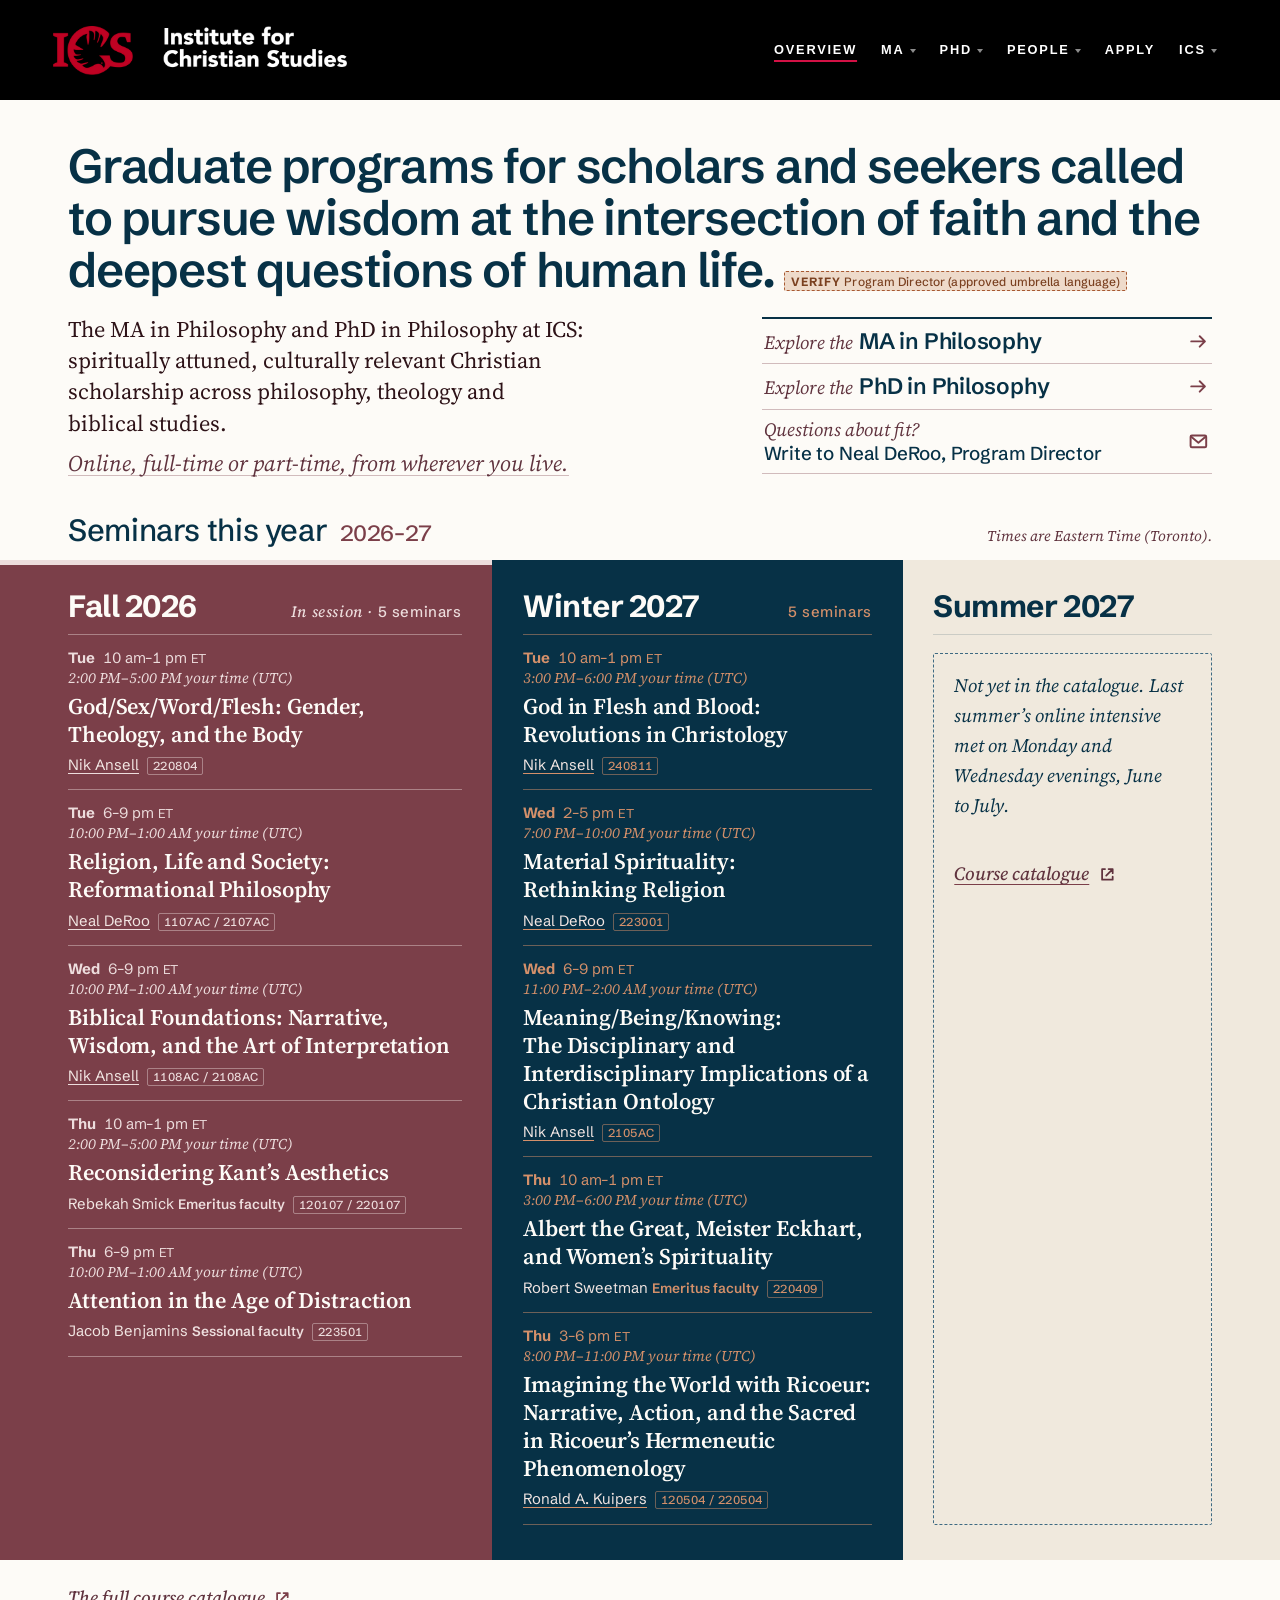
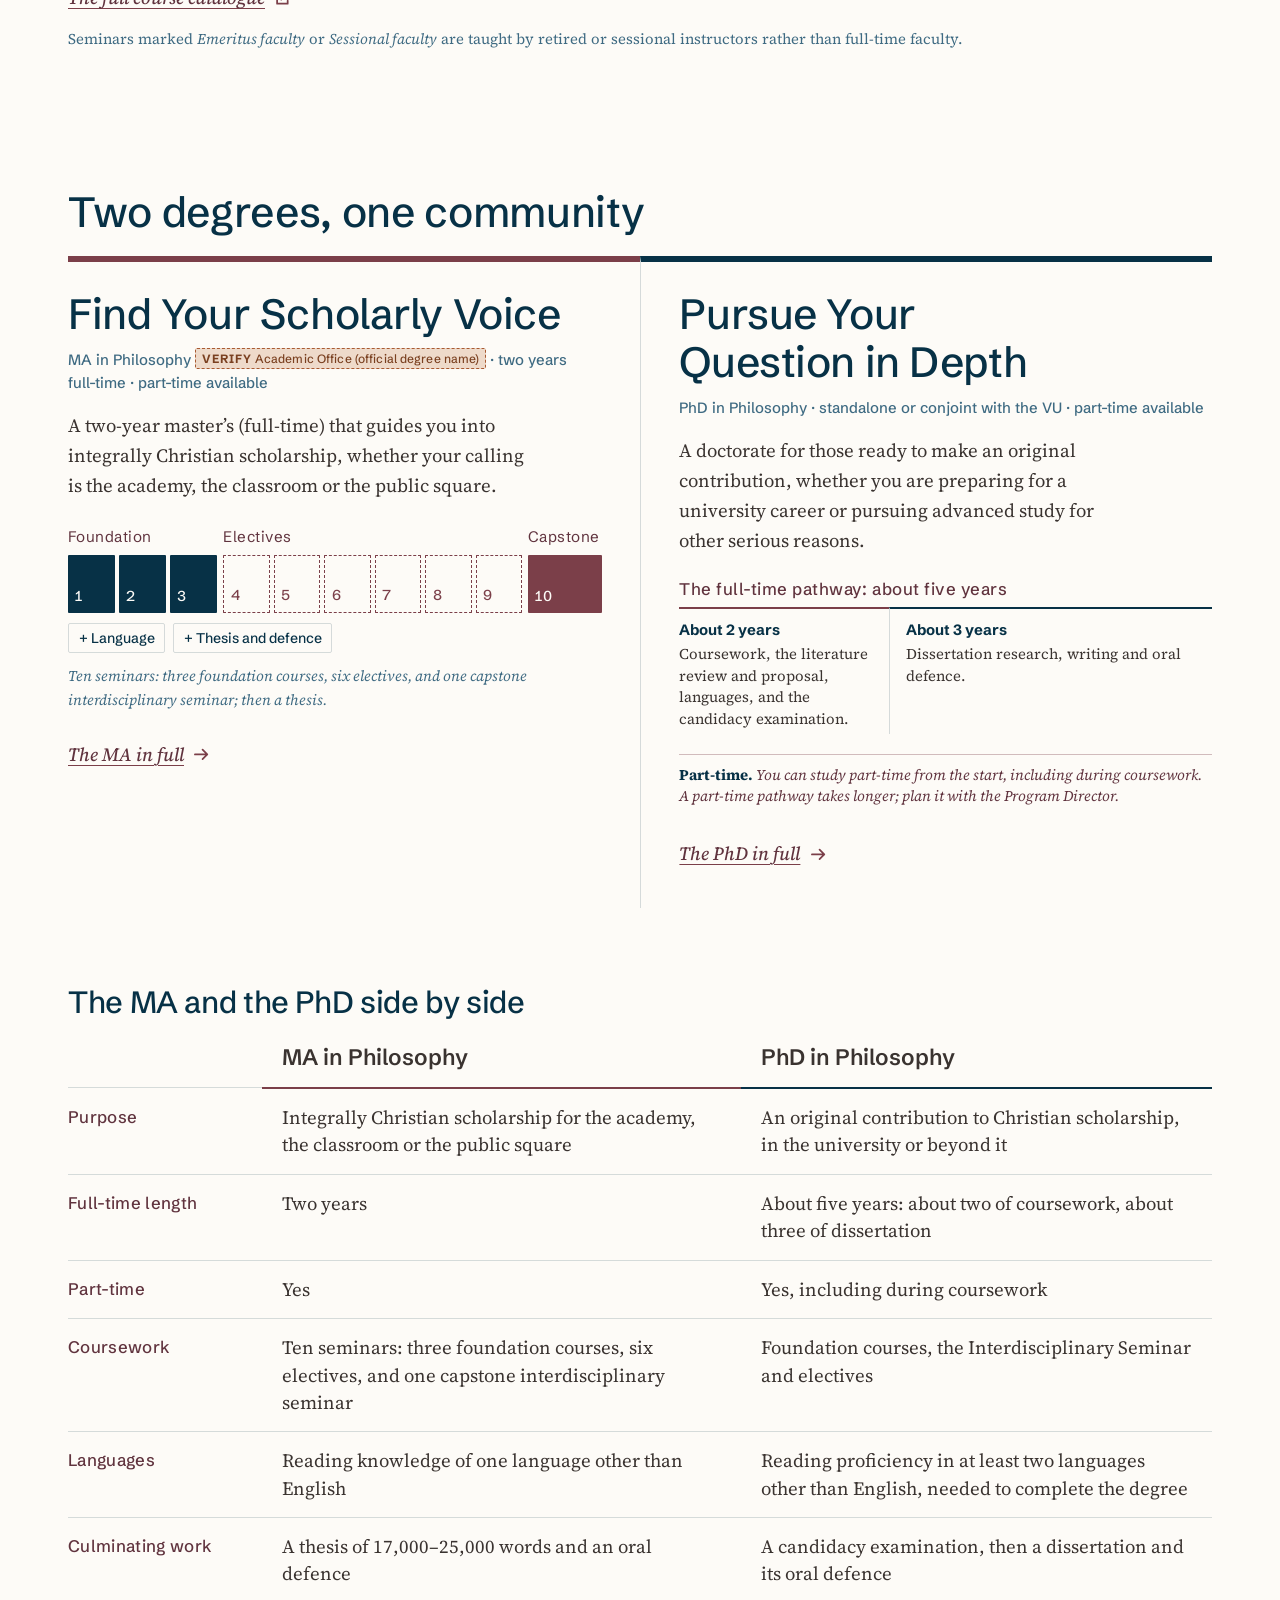
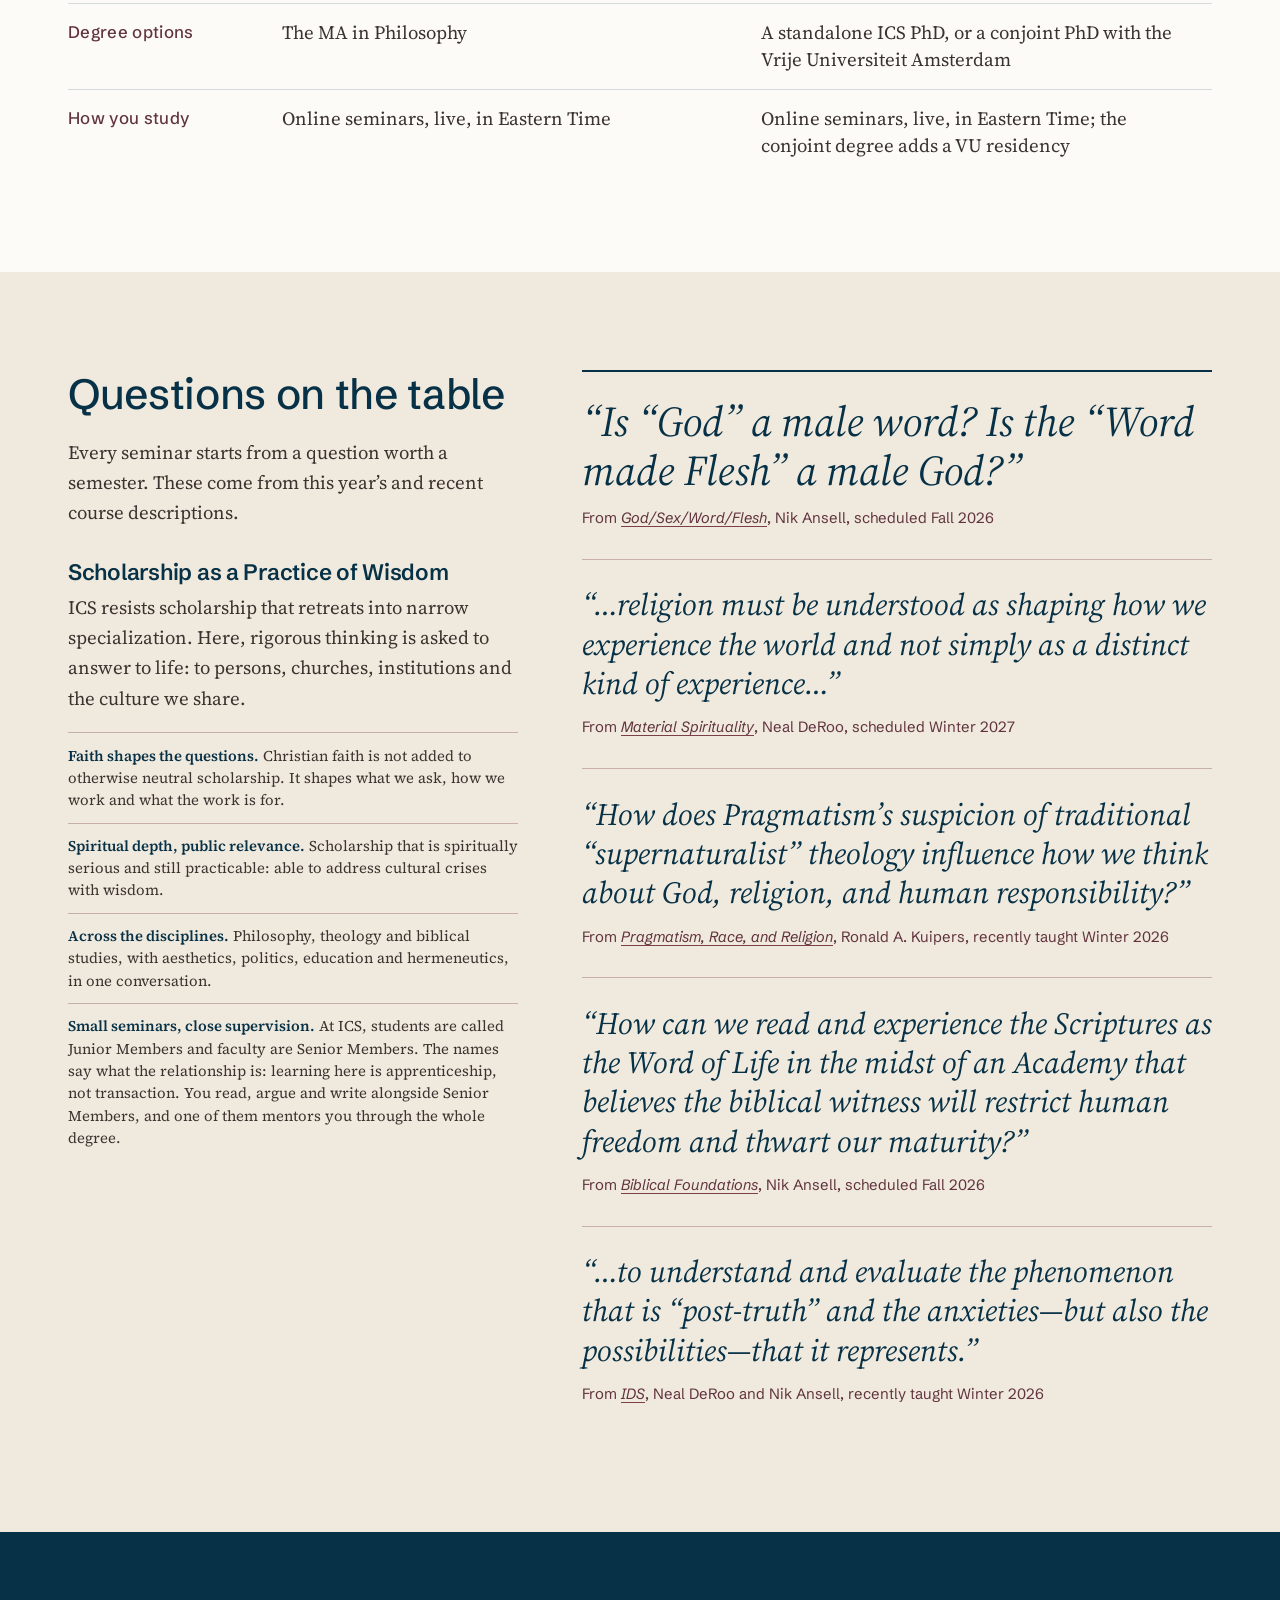
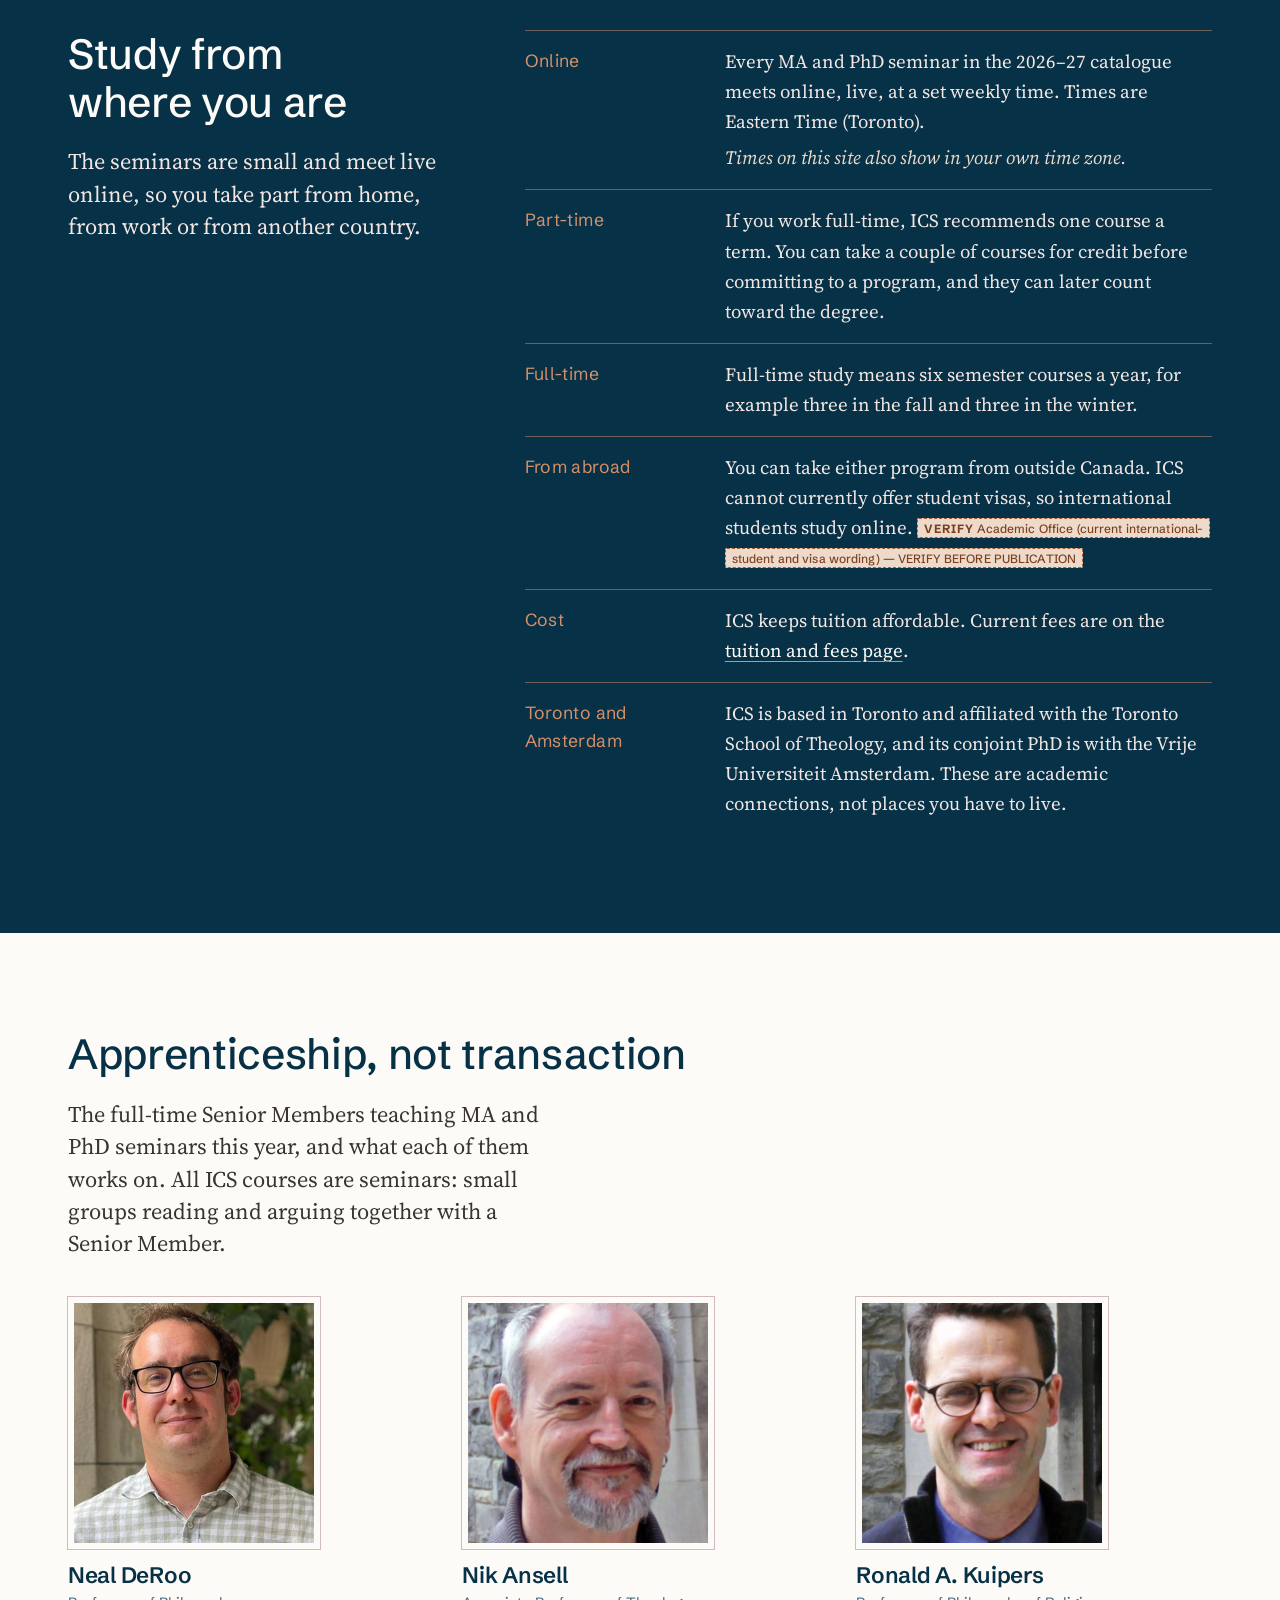
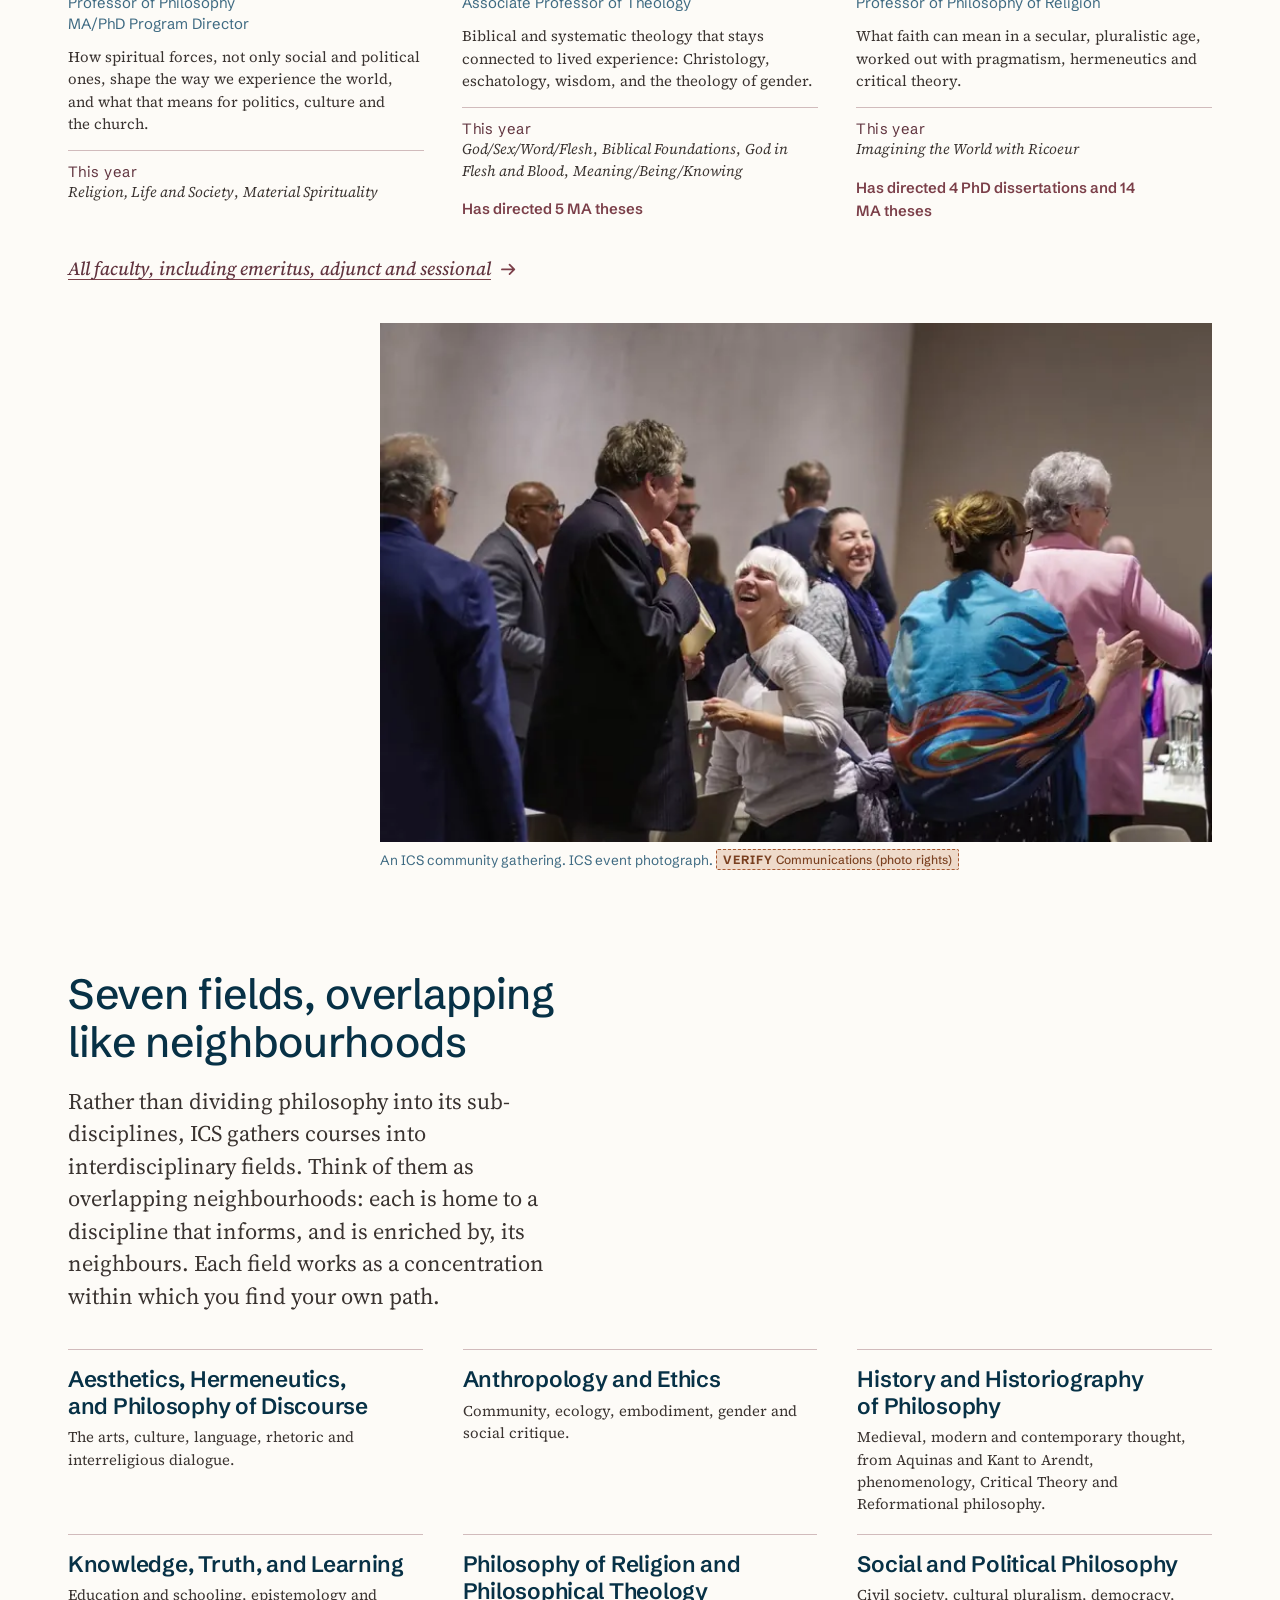
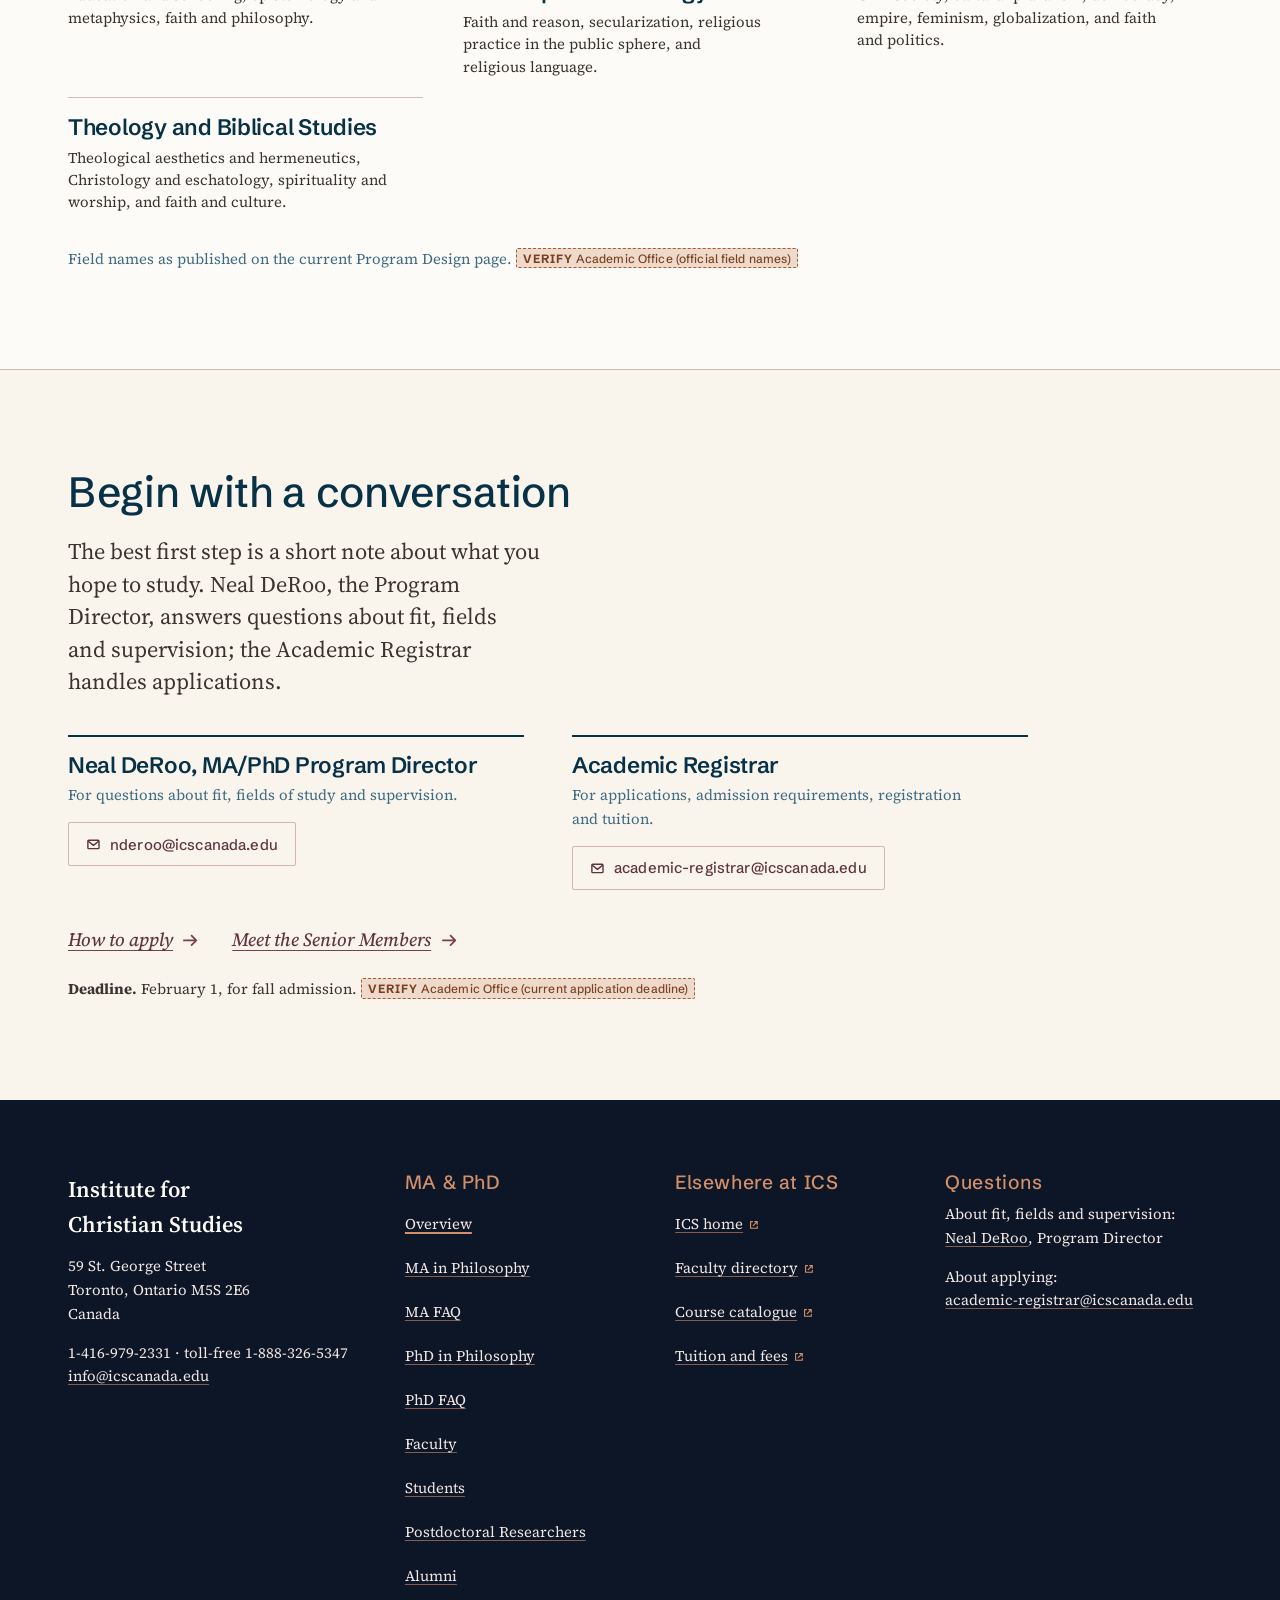
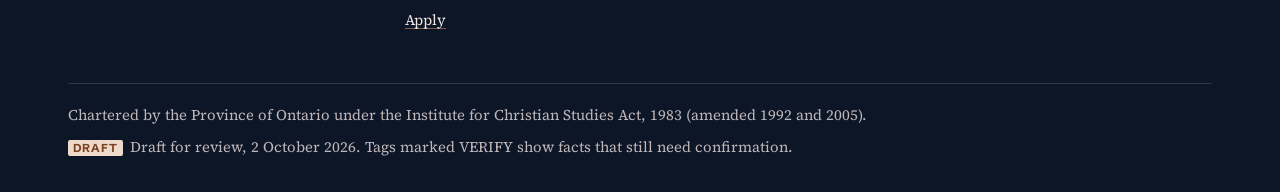
==== docs/index.html @ f3fac452 "MA & PhD site draft Generated static site in docs/ for GitHub Pages. The repository tracks only the " ====
<!doctype html>
<html lang="en-CA">
<head>
<meta charset="utf-8">
<meta name="viewport" content="width=device-width, initial-scale=1">
<title>MA &amp; PhD at the Institute for Christian Studies</title>
<meta name="description" content="The MA and PhD at the Institute for Christian Studies: Christian scholarship across philosophy, theology and biblical studies, online and part-time.">
<meta name="robots" content="noindex">
<meta property="og:title" content="MA &amp; PhD at the Institute for Christian Studies">
<meta property="og:description" content="The MA and PhD at the Institute for Christian Studies: Christian scholarship across philosophy, theology and biblical studies, online and part-time.">
<meta name="theme-color" content="#000000">
<link rel="icon" type="image/png" href="assets/img/logos/ics-favicon.png">
<link rel="preload" href="assets/fonts/schibsted-grotesk-normal-latin.woff2" as="font" type="font/woff2" crossorigin>
<link rel="preload" href="assets/fonts/source-serif-4-normal-latin.woff2" as="font" type="font/woff2" crossorigin>
<link rel="stylesheet" href="assets/site.css">
<script src="assets/site.js" defer></script>
</head>
<body class="page-home is-draft">
<a class="skip-link" href="#main">Skip to content</a>
<header class="ics-header">
  <div class="ics-header__inner">
    <a class="ics-header__logo-link" href="https://www.icscanada.edu/" target="_blank" rel="noopener">
      <img class="ics-header__logo-img" src="assets/img/logos/ics-logo-white-red.png"
           alt="Institute for Christian Studies" width="900" height="160">
    </a>

    <nav aria-label="Main navigation">
      <ul class="ics-nav">
        <li class="ics-nav__item ics-nav__item--active">
          <a class="ics-nav__link" href="./" aria-current="page">Overview</a>
        </li>
        <li class="ics-nav__item">
          <button class="ics-nav__link" aria-expanded="false" aria-haspopup="true">MA<span class="ics-nav__caret"></span></button>
          <div class="ics-dropdown">
            <a class="ics-dropdown__link" href="ma/">MA Overview</a>
            <a class="ics-dropdown__link" href="ma/faq/">MA FAQ</a>
          </div>
        </li>
        <li class="ics-nav__item">
          <button class="ics-nav__link" aria-expanded="false" aria-haspopup="true">PhD<span class="ics-nav__caret"></span></button>
          <div class="ics-dropdown">
            <a class="ics-dropdown__link" href="phd/">PhD Overview</a>
            <a class="ics-dropdown__link" href="phd/faq/">PhD FAQ</a>
          </div>
        </li>
        <li class="ics-nav__item">
          <button class="ics-nav__link" aria-expanded="false" aria-haspopup="true">People<span class="ics-nav__caret"></span></button>
          <div class="ics-dropdown">
            <a class="ics-dropdown__link" href="faculty/">Faculty</a>
            <a class="ics-dropdown__link" href="students/">Students</a>
            <a class="ics-dropdown__link" href="postdocs/">Postdoctoral Researchers</a>
            <a class="ics-dropdown__link" href="alumni/">Alumni</a>
          </div>
        </li>
        <li class="ics-nav__item">
          <a class="ics-nav__link" href="apply/">Apply</a>
        </li>
        <li class="ics-nav__item">
          <button class="ics-nav__link" aria-expanded="false" aria-haspopup="true">ICS<span class="ics-nav__caret"></span></button>
          <div class="ics-dropdown">
            <a class="ics-dropdown__link" href="https://www.icscanada.edu/" target="_blank" rel="noopener">ICS Home</a>
            <a class="ics-dropdown__link" href="https://www.icscanada.edu/academics" target="_blank" rel="noopener">Programs</a>
            <a class="ics-dropdown__link" href="https://www.icscanada.edu/academics/courses-and-syllabi" target="_blank" rel="noopener">Courses &amp; Syllabi</a>
            <a class="ics-dropdown__link" href="https://www.icscanada.edu/admissions" target="_blank" rel="noopener">Admissions</a>
            <a class="ics-dropdown__link" href="https://www.icscanada.edu/research" target="_blank" rel="noopener">Research (CPRSE)</a>
            <a class="ics-dropdown__link" href="https://www.icscanada.edu/critical-faith-podcast" target="_blank" rel="noopener">Critical Faith Podcast</a>
          </div>
        </li>
      </ul>
    </nav>

    <button class="ics-burger" aria-label="Open menu" type="button">
      <span></span><span></span><span></span>
    </button>
  </div>
</header>

<div class="ics-mobile-menu" id="mobileMenu">
  <button class="ics-mobile-menu__close" aria-label="Close menu" type="button">&times;</button>
  <a class="ics-mobile-menu__link ics-mobile-menu__link--current" href="./" aria-current="page">Overview</a>
  <div class="ics-mobile-menu__group">
    <span class="ics-mobile-menu__link">MA</span>
    <div class="ics-mobile-menu__sub">
      <a href="ma/">MA Overview</a>
      <a href="ma/faq/">MA FAQ</a>
    </div>
  </div>
  <div class="ics-mobile-menu__group">
    <span class="ics-mobile-menu__link">PhD</span>
    <div class="ics-mobile-menu__sub">
      <a href="phd/">PhD Overview</a>
      <a href="phd/faq/">PhD FAQ</a>
    </div>
  </div>
  <div class="ics-mobile-menu__group">
    <span class="ics-mobile-menu__link">People</span>
    <div class="ics-mobile-menu__sub">
      <a href="faculty/">Faculty</a>
      <a href="students/">Students</a>
      <a href="postdocs/">Postdoctoral Researchers</a>
      <a href="alumni/">Alumni</a>
    </div>
  </div>
  <a class="ics-mobile-menu__link" href="apply/">Apply</a>
  <div class="ics-mobile-menu__group">
    <span class="ics-mobile-menu__link">ICS</span>
    <div class="ics-mobile-menu__sub">
      <a href="https://www.icscanada.edu/" target="_blank" rel="noopener">ICS Home</a>
      <a href="https://www.icscanada.edu/academics" target="_blank" rel="noopener">Programs</a>
      <a href="https://www.icscanada.edu/academics/courses-and-syllabi" target="_blank" rel="noopener">Courses &amp; Syllabi</a>
      <a href="https://www.icscanada.edu/admissions" target="_blank" rel="noopener">Admissions</a>
      <a href="https://www.icscanada.edu/research" target="_blank" rel="noopener">Research (CPRSE)</a>
      <a href="https://www.icscanada.edu/critical-faith-podcast" target="_blank" rel="noopener">Critical Faith Podcast</a>
    </div>
  </div>
</div>
<main id="main" tabindex="-1">

<section class="opening" aria-labelledby="page-title">
  <div class="wrap opening__grid">
    <h1 id="page-title">Graduate programs for scholars and seekers called to pursue wisdom at the intersection of faith and the deepest questions of human life. <span class="verify"><span class="verify__tag">VERIFY</span> <span class="verify__who">Program Director (approved umbrella language)</span></span></h1>
    <div class="opening__text">
      <p class="opening__standfirst">The MA in Philosophy and PhD in Philosophy at ICS: spiritually attuned, culturally relevant Christian scholarship across philosophy, theology and biblical studies.</p>
      <p class="opening__access"><a class="rubric-link" href="#access-title">Online, <span class="nw">full-time</span> or <span class="nw">part-time</span>, from wherever you live.</a></p>
    </div>
    <nav class="starts" aria-label="Start here">
      <a class="start" href="ma/"><span class="start__verb">Explore the</span> <span class="start__what">MA in Philosophy</span><svg class="icon icon--arrow" viewBox="0 0 16 16" width="16" height="16" fill="none" stroke="currentColor" stroke-width="1.5" stroke-linecap="round" stroke-linejoin="round" aria-hidden="true" focusable="false"><path d="M2.5 8h10.5M9 4l4 4-4 4"/></svg></a>
      <a class="start" href="phd/"><span class="start__verb">Explore the</span> <span class="start__what">PhD in Philosophy</span><svg class="icon icon--arrow" viewBox="0 0 16 16" width="16" height="16" fill="none" stroke="currentColor" stroke-width="1.5" stroke-linecap="round" stroke-linejoin="round" aria-hidden="true" focusable="false"><path d="M2.5 8h10.5M9 4l4 4-4 4"/></svg></a>
      <a class="start start--write" href="mailto:nderoo@icscanada.edu"><span class="start__verb">Questions about fit?</span> <span class="start__what">Write to Neal DeRoo, Program Director</span><svg class="icon icon--mail" viewBox="0 0 16 16" width="16" height="16" fill="none" stroke="currentColor" stroke-width="1.5" stroke-linecap="round" stroke-linejoin="round" aria-hidden="true" focusable="false"><rect x="2" y="3.5" width="12" height="9" rx="1"/><path d="m2.5 4.5 5.5 4.5 5.5-4.5"/></svg></a>
    </nav>
  </div>
</section>

<section class="year" aria-labelledby="year-title">
  <div class="wrap year__head">
    <h2 id="year-title">Seminars this year <span class="year__span">2026–27</span></h2>
    <p class="rubric">Times are Eastern Time (Toronto).</p>
  </div>
  <div class="band">
<section class="season season--fall" aria-labelledby="season-fall26" data-from="2026-09" data-to="2026-12">
  <h3 class="season__name" id="season-fall26">Fall 2026 <span class="season__count"><span class="season__now" hidden>In session · </span>5 seminars</span></h3>
  <ol class="ordo">
<li class="ordo__line">
  <p class="ordo__when"><span class="meet" data-start="2026-10-13T10:00" data-end="2026-10-13T13:00"><span class="meet__day">Tue</span> <span class="meet__time">10 am–1 pm&nbsp;<abbr title="Eastern Time (Toronto)">ET</abbr></span></span></p>
  <p class="ordo__title"><a href="https://courses.icscanada.edu/#course-god-sex-word-flesh-gender-theo-58266" target="_blank" rel="noopener">God/Sex/Word/Flesh: Gender, Theology, and the Body</a></p>
  <p class="ordo__who"><a href="faculty/#nik-ansell">Nik Ansell</a> <span class="ticket" title="Course code">220804</span></p>
</li>
<li class="ordo__line">
  <p class="ordo__when"><span class="meet" data-start="2026-10-13T18:00" data-end="2026-10-13T21:00"><span class="meet__day">Tue</span> <span class="meet__time">6–9 pm&nbsp;<abbr title="Eastern Time (Toronto)">ET</abbr></span></span></p>
  <p class="ordo__title"><a href="https://courses.icscanada.edu/#course-1107ac-2107ac-f26-aa35b" target="_blank" rel="noopener">Religion, Life and Society: Reformational Philosophy</a></p>
  <p class="ordo__who"><a href="faculty/#neal-deroo">Neal DeRoo</a> <span class="ticket" title="Course code">1107AC / 2107AC</span></p>
</li>
<li class="ordo__line">
  <p class="ordo__when"><span class="meet" data-start="2026-10-14T18:00" data-end="2026-10-14T21:00"><span class="meet__day">Wed</span> <span class="meet__time">6–9 pm&nbsp;<abbr title="Eastern Time (Toronto)">ET</abbr></span></span></p>
  <p class="ordo__title"><a href="https://courses.icscanada.edu/#course-1108ac-2108ac-f26-53408" target="_blank" rel="noopener">Biblical Foundations: Narrative, Wisdom, and the Art of Interpretation</a></p>
  <p class="ordo__who"><a href="faculty/#nik-ansell">Nik Ansell</a> <span class="ticket" title="Course code">1108AC / 2108AC</span></p>
</li>
<li class="ordo__line">
  <p class="ordo__when"><span class="meet" data-start="2026-10-15T10:00" data-end="2026-10-15T13:00"><span class="meet__day">Thu</span> <span class="meet__time">10 am–1 pm&nbsp;<abbr title="Eastern Time (Toronto)">ET</abbr></span></span></p>
  <p class="ordo__title"><a href="https://courses.icscanada.edu/#course-120107-220107-f26-65aeb" target="_blank" rel="noopener">Reconsidering Kant’s Aesthetics</a></p>
  <p class="ordo__who">Rebekah Smick <span class="standing">Emeritus faculty</span> <span class="ticket" title="Course code">120107 / 220107</span></p>
</li>
<li class="ordo__line">
  <p class="ordo__when"><span class="meet" data-start="2026-10-15T18:00" data-end="2026-10-15T21:00"><span class="meet__day">Thu</span> <span class="meet__time">6–9 pm&nbsp;<abbr title="Eastern Time (Toronto)">ET</abbr></span></span></p>
  <p class="ordo__title"><a href="https://courses.icscanada.edu/#course-223501-f26-b1ef0" target="_blank" rel="noopener">Attention in the Age of Distraction</a></p>
  <p class="ordo__who">Jacob Benjamins <span class="standing">Sessional faculty</span> <span class="ticket" title="Course code">223501</span></p>
</li>
  </ol>
</section>
<section class="season season--winter" aria-labelledby="season-winter27" data-from="2027-01" data-to="2027-04">
  <h3 class="season__name" id="season-winter27">Winter 2027 <span class="season__count"><span class="season__now" hidden>In session · </span>5 seminars</span></h3>
  <ol class="ordo">
<li class="ordo__line">
  <p class="ordo__when"><span class="meet" data-start="2027-02-09T10:00" data-end="2027-02-09T13:00"><span class="meet__day">Tue</span> <span class="meet__time">10 am–1 pm&nbsp;<abbr title="Eastern Time (Toronto)">ET</abbr></span></span></p>
  <p class="ordo__title"><a href="https://courses.icscanada.edu/#course-240811-w27-33cf2" target="_blank" rel="noopener">God in Flesh and Blood: Revolutions in Christology</a></p>
  <p class="ordo__who"><a href="faculty/#nik-ansell">Nik Ansell</a> <span class="ticket" title="Course code">240811</span></p>
</li>
<li class="ordo__line">
  <p class="ordo__when"><span class="meet" data-start="2027-02-10T14:00" data-end="2027-02-10T17:00"><span class="meet__day">Wed</span> <span class="meet__time">2–5 pm&nbsp;<abbr title="Eastern Time (Toronto)">ET</abbr></span></span></p>
  <p class="ordo__title"><a href="https://courses.icscanada.edu/#course-223001-w27-322e6" target="_blank" rel="noopener">Material Spirituality: Rethinking Religion</a></p>
  <p class="ordo__who"><a href="faculty/#neal-deroo">Neal DeRoo</a> <span class="ticket" title="Course code">223001</span></p>
</li>
<li class="ordo__line">
  <p class="ordo__when"><span class="meet" data-start="2027-02-10T18:00" data-end="2027-02-10T21:00"><span class="meet__day">Wed</span> <span class="meet__time">6–9 pm&nbsp;<abbr title="Eastern Time (Toronto)">ET</abbr></span></span></p>
  <p class="ordo__title"><a href="https://courses.icscanada.edu/#course-2105ac-w27-be0ac" target="_blank" rel="noopener">Meaning/Being/Knowing: The Disciplinary and Interdisciplinary Implications of a Christian Ontology</a></p>
  <p class="ordo__who"><a href="faculty/#nik-ansell">Nik Ansell</a> <span class="ticket" title="Course code">2105AC</span></p>
</li>
<li class="ordo__line">
  <p class="ordo__when"><span class="meet" data-start="2027-02-11T10:00" data-end="2027-02-11T13:00"><span class="meet__day">Thu</span> <span class="meet__time">10 am–1 pm&nbsp;<abbr title="Eastern Time (Toronto)">ET</abbr></span></span></p>
  <p class="ordo__title"><a href="https://courses.icscanada.edu/#course-albert-the-great-meister-eckhar-1ae3e" target="_blank" rel="noopener">Albert the Great, Meister Eckhart, and Women’s Spirituality</a></p>
  <p class="ordo__who">Robert Sweetman <span class="standing">Emeritus faculty</span> <span class="ticket" title="Course code">220409</span></p>
</li>
<li class="ordo__line">
  <p class="ordo__when"><span class="meet" data-start="2027-02-11T15:00" data-end="2027-02-11T18:00"><span class="meet__day">Thu</span> <span class="meet__time">3–6 pm&nbsp;<abbr title="Eastern Time (Toronto)">ET</abbr></span></span></p>
  <p class="ordo__title"><a href="https://courses.icscanada.edu/#course-imagining-the-world-with-ricoeur-525af" target="_blank" rel="noopener">Imagining the World with Ricoeur: Narrative, Action, and the Sacred in Ricoeur’s Hermeneutic Phenomenology</a></p>
  <p class="ordo__who"><a href="faculty/#ronald-kuipers">Ronald A. Kuipers</a> <span class="ticket" title="Course code">120504 / 220504</span></p>
</li>
  </ol>
</section>
<section class="season season--summer season--ghost" aria-labelledby="season-summer27" data-from="2027-05" data-to="2027-08">
  <h3 class="season__name" id="season-summer27">Summer 2027 <span class="season__count"><span class="season__now" hidden>In session</span></span></h3>
  <div class="ghost-slot"><p>Not yet in the catalogue. Last summer’s online intensive met on Monday and Wednesday evenings, June to July.</p><a class="arrow-link" href="https://courses.icscanada.edu/" target="_blank" rel="noopener"><span>Course catalogue</span><svg class="icon icon--external" viewBox="0 0 16 16" width="16" height="16" fill="none" stroke="currentColor" stroke-width="1.5" stroke-linecap="round" stroke-linejoin="round" aria-hidden="true" focusable="false"><path d="M6 3.5H3.5v9h9V10M9 3.5h3.5V7M12.5 3.5 7 9"/></svg></a></div>
</section>
</div>
  <div class="wrap year__foot">
    <a class="arrow-link" href="https://courses.icscanada.edu/" target="_blank" rel="noopener"><span>The full course catalogue</span><svg class="icon icon--external" viewBox="0 0 16 16" width="16" height="16" fill="none" stroke="currentColor" stroke-width="1.5" stroke-linecap="round" stroke-linejoin="round" aria-hidden="true" focusable="false"><path d="M6 3.5H3.5v9h9V10M9 3.5h3.5V7M12.5 3.5 7 9"/></svg></a>
    <p class="year__key">Seminars marked <em>Emeritus faculty</em> or <em>Sessional faculty</em> are taught by retired or sessional instructors rather than <span class="nw">full-time</span> faculty.</p>
  </div>
</section>

<section class="section programs" aria-labelledby="programs-title">
  <div class="wrap">
    <h2 id="programs-title" class="section__title">Two degrees, one community</h2>
    <div class="programs__grid">
      <article class="program program--ma">
        <h3 class="program__motto"><a href="ma/">Find Your Scholarly Voice</a></h3>
        <p class="program__name">MA in Philosophy <span class="verify"><span class="verify__tag">VERIFY</span> <span class="verify__who">Academic Office (official degree name)</span></span> · two years <span class="nw">full-time</span> · <span class="nw">part-time</span> available</p>
        <p>A two-year master’s (<span class="nw">full-time</span>) that guides you into integrally Christian scholarship, whether your calling is the academy, the classroom or the public square.</p>
        <figure class="slots">
  <ol class="slots__row"><li class="slots__group slots__group--foundation" style="--n:3"><span class="slots__label">Foundation<span class="sr-only">: 3 foundation courses</span></span><span class="slots__cells" aria-hidden="true"><span class="slot">1</span><span class="slot">2</span><span class="slot">3</span></span></li><li class="slots__group slots__group--elective" style="--n:6"><span class="slots__label">Electives<span class="sr-only">: 6 electives</span></span><span class="slots__cells" aria-hidden="true"><span class="slot">4</span><span class="slot">5</span><span class="slot">6</span><span class="slot">7</span><span class="slot">8</span><span class="slot">9</span></span></li><li class="slots__group slots__group--capstone" style="--n:1"><span class="slots__label">Capstone<span class="sr-only">: 1 capstone interdisciplinary seminar</span></span><span class="slots__cells" aria-hidden="true"><span class="slot">10</span></span></li></ol>
  <ul class="slots__plus" aria-label="Also required">
    <li class="slot-mark">+ Language</li><li class="slot-mark slot-mark--thesis">+ Thesis and defence</li>
  </ul>
  <figcaption>Ten seminars: three foundation courses, six electives, and one capstone interdisciplinary seminar; then a thesis.</figcaption>
  
</figure>
        <a class="arrow-link" href="ma/"><span>The MA in full</span><svg class="icon icon--arrow" viewBox="0 0 16 16" width="16" height="16" fill="none" stroke="currentColor" stroke-width="1.5" stroke-linecap="round" stroke-linejoin="round" aria-hidden="true" focusable="false"><path d="M2.5 8h10.5M9 4l4 4-4 4"/></svg></a>
      </article>
      <article class="program program--phd">
        <h3 class="program__motto"><a href="phd/">Pursue Your Question in Depth</a></h3>
        <p class="program__name">PhD in Philosophy · standalone or conjoint with the VU · <span class="nw">part-time</span> available</p>
        <p>A doctorate for those ready to make an original contribution, whether you are preparing for a university career or pursuing advanced study for other serious reasons.</p>
        <div class="pathway pathway--phd">
  <div class="pathway__full">
    <h4 class="pathway__label">The <span class="nw">full-time</span> pathway: about five years</h4>
    <ol class="pathway__steps">
      <li class="pathway__step pathway__step--0"><span class="pathway__when">About 2 years</span> <span class="pathway__what">Coursework, the literature review and proposal, languages, and the candidacy examination.</span></li>
      <li class="pathway__step pathway__step--1"><span class="pathway__when">About 3 years</span> <span class="pathway__what">Dissertation research, writing and oral defence.</span></li>
    </ol>
  </div>
  <p class="pathway__part"><strong>Part-time.</strong> You can study <span class="nw">part-time</span> from the start, including during coursework. A <span class="nw">part-time</span> pathway takes longer; plan it with the Program Director.</p>
</div>
        <a class="arrow-link" href="phd/"><span>The PhD in full</span><svg class="icon icon--arrow" viewBox="0 0 16 16" width="16" height="16" fill="none" stroke="currentColor" stroke-width="1.5" stroke-linecap="round" stroke-linejoin="round" aria-hidden="true" focusable="false"><path d="M2.5 8h10.5M9 4l4 4-4 4"/></svg></a>
      </article>
    </div>
    <h3 class="compare__title" id="compare-title">The MA and the PhD side by side</h3>
    <div class="compare-wrap" role="region" aria-label="Comparison of the MA and PhD" tabindex="0">
<table class="compare">
  
  <thead><tr><td></td><th scope="col">MA in Philosophy</th><th scope="col">PhD in Philosophy</th></tr></thead>
  <tbody>
    <tr><th scope="row">Purpose</th><td data-label="MA">Integrally Christian scholarship for the academy, the classroom or the public square</td><td data-label="PhD">An original contribution to Christian scholarship, in the university or beyond it</td></tr>
    <tr><th scope="row">Full-time length</th><td data-label="MA">Two years</td><td data-label="PhD">About five years: about two of coursework, about three of dissertation</td></tr>
    <tr><th scope="row">Part-time</th><td data-label="MA">Yes</td><td data-label="PhD">Yes, including during coursework</td></tr>
    <tr><th scope="row">Coursework</th><td data-label="MA">Ten seminars: three foundation courses, six electives, and one capstone interdisciplinary seminar</td><td data-label="PhD">Foundation courses, the Interdisciplinary Seminar and electives</td></tr>
    <tr><th scope="row">Languages</th><td data-label="MA">Reading knowledge of one language other than English</td><td data-label="PhD">Reading proficiency in at least two languages other than English, needed to complete the degree</td></tr>
    <tr><th scope="row">Culminating work</th><td data-label="MA">A thesis of 17,000–25,000 words and an oral defence</td><td data-label="PhD">A candidacy examination, then a dissertation and its oral defence</td></tr>
    <tr><th scope="row">Degree options</th><td data-label="MA">The MA in Philosophy</td><td data-label="PhD">A standalone ICS PhD, or a conjoint PhD with the Vrije Universiteit Amsterdam</td></tr>
    <tr><th scope="row">How you study</th><td data-label="MA">Online seminars, live, in Eastern Time</td><td data-label="PhD">Online seminars, live, in Eastern Time; the conjoint degree adds a VU residency</td></tr>
  </tbody>
</table>
</div>
  </div>
</section>

<section class="section readings-section" aria-labelledby="questions-title">
  <div class="wrap readings__grid">
    <div class="readings__intro">
      <h2 id="questions-title" class="section__title">Questions on the table</h2>
      <p>Every seminar starts from a question worth a semester. These come from this year’s and recent course descriptions.</p>
      <h3 class="approach__title">Scholarship as a Practice of Wisdom</h3>
      <p>ICS resists scholarship that retreats into narrow specialization. Here, rigorous thinking is asked to answer to life: to persons, churches, institutions and the culture we share.</p>
      <ul class="principles">
        <li><strong>Faith shapes the questions.</strong> Christian faith is not added to otherwise neutral scholarship. It shapes what we ask, how we work and what the work is for.</li>
        <li><strong>Spiritual depth, public relevance.</strong> Scholarship that is spiritually serious and still practicable: able to address cultural crises with wisdom.</li>
        <li><strong>Across the disciplines.</strong> Philosophy, theology and biblical studies, with aesthetics, politics, education and hermeneutics, in one conversation.</li>
        <li><strong>Small seminars, close supervision.</strong> At ICS, students are called Junior Members and faculty are Senior Members. The names say what the relationship is: learning here is apprenticeship, not transaction. You read, argue and write alongside Senior Members, and one of them mentors you through the whole degree.</li>
      </ul>
    </div>
    <ol class="readings">
  <li class="reading">
    <blockquote class="reading__text" cite="https://courses.icscanada.edu/#course-god-sex-word-flesh-gender-theo-58266"><p>“Is “God” a male word? Is the “Word made Flesh” a male God?”</p></blockquote>
    <p class="reading__source">From <a href="https://courses.icscanada.edu/#course-god-sex-word-flesh-gender-theo-58266" target="_blank" rel="noopener"><em>God/Sex/Word/Flesh</em></a>, Nik Ansell, scheduled Fall 2026</p>
  </li>
  <li class="reading">
    <blockquote class="reading__text" cite="https://courses.icscanada.edu/#course-223001-w27-322e6"><p>“…religion must be understood as shaping how we experience the world and not simply as a distinct kind of experience…”</p></blockquote>
    <p class="reading__source">From <a href="https://courses.icscanada.edu/#course-223001-w27-322e6" target="_blank" rel="noopener"><em>Material Spirituality</em></a>, Neal DeRoo, scheduled Winter 2027</p>
  </li>
  <li class="reading">
    <blockquote class="reading__text" cite="https://courses.icscanada.edu/#course-pragmatism-race-and-religion-7adc5"><p>“How does Pragmatism’s suspicion of traditional “supernaturalist” theology influence how we think about God, religion, and human responsibility?”</p></blockquote>
    <p class="reading__source">From <a href="https://courses.icscanada.edu/#course-pragmatism-race-and-religion-7adc5" target="_blank" rel="noopener"><em>Pragmatism, Race, and Religion</em></a>, Ronald A. Kuipers, recently taught Winter 2026</p>
  </li>
  <li class="reading">
    <blockquote class="reading__text" cite="https://courses.icscanada.edu/#course-1108ac-2108ac-f26-53408"><p>“How can we read and experience the Scriptures as the Word of Life in the midst of an Academy that believes the biblical witness will restrict human freedom and thwart our maturity?”</p></blockquote>
    <p class="reading__source">From <a href="https://courses.icscanada.edu/#course-1108ac-2108ac-f26-53408" target="_blank" rel="noopener"><em>Biblical Foundations</em></a>, Nik Ansell, scheduled Fall 2026</p>
  </li>
  <li class="reading">
    <blockquote class="reading__text" cite="https://courses.icscanada.edu/#course-ids-the-post-truth-the-un-trut-5dbc8"><p>“…to understand and evaluate the phenomenon that is “post-truth” and the anxieties—but also the possibilities—that it represents.”</p></blockquote>
    <p class="reading__source">From <a href="https://courses.icscanada.edu/#course-ids-the-post-truth-the-un-trut-5dbc8" target="_blank" rel="noopener"><em>IDS</em></a>, Neal DeRoo and Nik Ansell, recently taught Winter 2026</p>
  </li>
</ol>
  </div>
</section>


<section class="section access" aria-labelledby="access-title">
  <div class="wrap access__grid">
    <div>
      <h2 id="access-title" class="section__title">Study from where you are</h2>
      <p class="section__lead">The seminars are small and meet live online, so you take part from home, from work or from another country.</p>
    </div>
    <dl class="access__facts">
      <div><dt>Online</dt><dd>Every MA and PhD seminar in the 2026–27 catalogue meets online, live, at a set weekly time. Times are Eastern Time (Toronto). <span class="your-time-note" hidden>Times on this site also show in your own time zone.</span></dd></div>
      <div><dt>Part-time</dt><dd>If you work <span class="nw">full-time</span>, ICS recommends one course a term. You can take a couple of courses for credit before committing to a program, and they can later count toward the degree.</dd></div>
      <div><dt>Full-time</dt><dd><span class="nw">Full-time</span> study means six semester courses a year, for example three in the fall and three in the winter.</dd></div>
      <div><dt>From abroad</dt><dd>You can take either program from outside Canada. ICS cannot currently offer student visas, so international students study online. <span class="verify"><span class="verify__tag">VERIFY</span> <span class="verify__who">Academic Office (current international-student and visa wording) — VERIFY BEFORE PUBLICATION</span></span></dd></div>
      <div><dt>Cost</dt><dd>ICS keeps tuition affordable. Current fees are on the <a href="https://www.icscanada.edu/admissions/tuition-fees" target="_blank" rel="noopener">tuition and fees page</a>.</dd></div>
      <div><dt>Toronto and Amsterdam</dt><dd>ICS is based in Toronto and affiliated with the Toronto School of Theology, and its conjoint PhD is with the Vrije Universiteit Amsterdam. These are academic connections, not places you have to live.</dd></div>
    </dl>
  </div>
</section>

<section class="section people" aria-labelledby="people-title">
  <div class="wrap">
    <h2 id="people-title" class="section__title">Apprenticeship, not transaction</h2>
    <p class="section__lead">The <span class="nw">full-time</span> Senior Members teaching MA and PhD seminars this year, and what each of them works on. All ICS courses are seminars: small groups reading and arguing together with a Senior Member.</p>
    <ul class="mentors">
  <li class="mentor">
    <img class="portrait" src="assets/img/portraits/neal-deroo.jpg" alt="Portrait of Neal DeRoo" width="480" height="480" loading="lazy" decoding="async">
    <h3 class="mentor__name"><a href="faculty/#neal-deroo">Neal DeRoo</a></h3>
    <p class="mentor__title">Professor of Philosophy<br>MA/PhD Program Director</p>
    <p class="mentor__focus">How spiritual forces, not only social and political ones, shape the way we experience the world, and what that means for politics, culture and the church.</p>
    <p class="mentor__teaching"><span>This year</span> <em>Religion, Life and Society</em>, <em>Material Spirituality</em></p>
    
  </li>
  <li class="mentor">
    <img class="portrait" src="assets/img/portraits/nik-ansell.jpg" alt="Portrait of Nik Ansell" width="480" height="480" loading="lazy" decoding="async">
    <h3 class="mentor__name"><a href="faculty/#nik-ansell">Nik Ansell</a></h3>
    <p class="mentor__title">Associate Professor of Theology</p>
    <p class="mentor__focus">Biblical and systematic theology that stays connected to lived experience: Christology, eschatology, wisdom, and the theology of gender.</p>
    <p class="mentor__teaching"><span>This year</span> <em>God/Sex/Word/Flesh</em>, <em>Biblical Foundations</em>, <em>God in Flesh and Blood</em>, <em>Meaning/Being/Knowing</em></p>
    <p class="mentor__theses">Has directed 5 MA theses</p>
  </li>
  <li class="mentor">
    <img class="portrait" src="assets/img/portraits/ronald-kuipers.jpg" alt="Portrait of Ronald A. Kuipers" width="480" height="480" loading="lazy" decoding="async">
    <h3 class="mentor__name"><a href="faculty/#ronald-kuipers">Ronald A. Kuipers</a></h3>
    <p class="mentor__title">Professor of Philosophy of Religion</p>
    <p class="mentor__focus">What faith can mean in a secular, pluralistic age, worked out with pragmatism, hermeneutics and critical theory.</p>
    <p class="mentor__teaching"><span>This year</span> <em>Imagining the World with Ricoeur</em></p>
    <p class="mentor__theses">Has directed 4 PhD dissertations and 14 MA theses</p>
  </li>
</ul>
    <p class="people__more"><a class="arrow-link" href="faculty/"><span>All faculty, including emeritus, adjunct and sessional</span><svg class="icon icon--arrow" viewBox="0 0 16 16" width="16" height="16" fill="none" stroke="currentColor" stroke-width="1.5" stroke-linecap="round" stroke-linejoin="round" aria-hidden="true" focusable="false"><path d="M2.5 8h10.5M9 4l4 4-4 4"/></svg></a></p>
    <div class="people__photo"><figure class="photo">
  <picture>
    <source type="image/webp" srcset="assets/img/photos/community-gathering-800.webp 800w, assets/img/photos/community-gathering-1280.webp 1280w" sizes="(min-width: 1100px) 60vw, 100vw">
    <img src="assets/img/photos/community-gathering-800.jpg" srcset="assets/img/photos/community-gathering-800.jpg 800w, assets/img/photos/community-gathering-1280.jpg 1280w" sizes="(min-width: 1100px) 60vw, 100vw" width="1280" height="799" alt="People talk and laugh together at an ICS community gathering." loading="lazy" decoding="async">
  </picture>
  <figcaption>An ICS community gathering. ICS event photograph. <span class="verify"><span class="verify__tag">VERIFY</span> <span class="verify__who">Communications (photo rights)</span></span></figcaption>
</figure></div>
  </div>
</section>

<section class="section fields-section" aria-labelledby="fields-title">
  <div class="wrap">
    <h2 id="fields-title" class="section__title">Seven fields, overlapping like neighbourhoods</h2>
    <p class="section__lead">Rather than dividing philosophy into its sub-disciplines, ICS gathers courses into interdisciplinary fields. Think of them as overlapping neighbourhoods: each is home to a discipline that informs, and is enriched by, its neighbours. Each field works as a concentration within which you find your own path.</p>
    <ul class="fields">
  <li class="field"><h3 class="field__name">Aesthetics, Hermeneutics, and Philosophy of Discourse</h3><p>The arts, culture, language, rhetoric and interreligious dialogue.</p></li>
  <li class="field"><h3 class="field__name">Anthropology and Ethics</h3><p>Community, ecology, embodiment, gender and social critique.</p></li>
  <li class="field"><h3 class="field__name">History and Historiography of Philosophy</h3><p>Medieval, modern and contemporary thought, from Aquinas and Kant to Arendt, phenomenology, Critical Theory and Reformational philosophy.</p></li>
  <li class="field"><h3 class="field__name">Knowledge, Truth, and Learning</h3><p>Education and schooling, epistemology and metaphysics, faith and philosophy.</p></li>
  <li class="field"><h3 class="field__name">Philosophy of Religion and Philosophical Theology</h3><p>Faith and reason, secularization, religious practice in the public sphere, and religious language.</p></li>
  <li class="field"><h3 class="field__name">Social and Political Philosophy</h3><p>Civil society, cultural pluralism, democracy, empire, feminism, globalization, and faith and politics.</p></li>
  <li class="field"><h3 class="field__name">Theology and Biblical Studies</h3><p>Theological aesthetics and hermeneutics, Christology and eschatology, spirituality and worship, and faith and culture.</p></li>
</ul>
<p class="fields__note">Field names as published on the current Program Design page. <span class="verify"><span class="verify__tag">VERIFY</span> <span class="verify__who">Academic Office (official field names)</span></span></p>
  </div>
</section>

<section class="section close" aria-labelledby="close-title">
  <div class="wrap">
    <h2 id="close-title" class="section__title">Begin with a conversation</h2>
    <p class="section__lead">The best first step is a short note about what you hope to study. Neal DeRoo, the Program Director, answers questions about fit, fields and supervision; the Academic Registrar handles applications.</p>
    <div class="next">
  <div class="contacts">
  <div class="contact">
    <h3 class="contact__who">Neal DeRoo, MA/PhD Program Director</h3>
    <p class="contact__for">For questions about fit, fields of study and supervision.</p>
    <p><a class="button button--quiet" href="mailto:nderoo@icscanada.edu"><svg class="icon icon--mail" viewBox="0 0 16 16" width="16" height="16" fill="none" stroke="currentColor" stroke-width="1.5" stroke-linecap="round" stroke-linejoin="round" aria-hidden="true" focusable="false"><rect x="2" y="3.5" width="12" height="9" rx="1"/><path d="m2.5 4.5 5.5 4.5 5.5-4.5"/></svg><span>nderoo@icscanada.edu</span></a></p>
  </div>
  <div class="contact">
    <h3 class="contact__who">Academic Registrar</h3>
    <p class="contact__for">For applications, admission requirements, registration and tuition.</p>
    <p><a class="button button--quiet" href="mailto:academic-registrar@icscanada.edu"><svg class="icon icon--mail" viewBox="0 0 16 16" width="16" height="16" fill="none" stroke="currentColor" stroke-width="1.5" stroke-linecap="round" stroke-linejoin="round" aria-hidden="true" focusable="false"><rect x="2" y="3.5" width="12" height="9" rx="1"/><path d="m2.5 4.5 5.5 4.5 5.5-4.5"/></svg><span>academic-registrar@icscanada.edu</span></a></p>
  </div>
</div>
  <ul class="next__links">
    <li><a class="arrow-link" href="apply/"><span>How to apply</span><svg class="icon icon--arrow" viewBox="0 0 16 16" width="16" height="16" fill="none" stroke="currentColor" stroke-width="1.5" stroke-linecap="round" stroke-linejoin="round" aria-hidden="true" focusable="false"><path d="M2.5 8h10.5M9 4l4 4-4 4"/></svg></a></li>
    
    <li><a class="arrow-link" href="faculty/"><span>Meet the Senior Members</span><svg class="icon icon--arrow" viewBox="0 0 16 16" width="16" height="16" fill="none" stroke="currentColor" stroke-width="1.5" stroke-linecap="round" stroke-linejoin="round" aria-hidden="true" focusable="false"><path d="M2.5 8h10.5M9 4l4 4-4 4"/></svg></a></li>
  </ul>
  <p class="next__deadline"><strong>Deadline.</strong> February 1, for fall admission. <span class="verify"><span class="verify__tag">VERIFY</span> <span class="verify__who">Academic Office (current application deadline)</span></span></p>
</div>
  </div>
</section>
</main>
<footer class="site-footer" id="site-links">
  <div class="wrap site-footer__grid">
    <div class="site-footer__about">
      <p class="site-footer__name">Institute for Christian Studies</p>
      <p>59 St. George Street<br>Toronto, Ontario M5S 2E6<br>Canada</p>
      <p>1-416-979-2331 &middot; toll-free 1-888-326-5347<br><a href="mailto:info@icscanada.edu">info@icscanada.edu</a></p>
    </div>
    <nav class="site-footer__nav" aria-label="MA and PhD pages">
      <h2 class="site-footer__heading">MA &amp; PhD</h2>
      <ul><li><a href="./" aria-current="page">Overview</a></li><li><a href="ma/">MA in Philosophy</a></li><li><a href="ma/faq/">MA FAQ</a></li><li><a href="phd/">PhD in Philosophy</a></li><li><a href="phd/faq/">PhD FAQ</a></li><li><a href="faculty/">Faculty</a></li><li><a href="students/">Students</a></li><li><a href="postdocs/">Postdoctoral Researchers</a></li><li><a href="alumni/">Alumni</a></li><li><a href="apply/">Apply</a></li></ul>
    </nav>
    <nav class="site-footer__nav" aria-label="Elsewhere at ICS">
      <h2 class="site-footer__heading">Elsewhere at ICS</h2>
      <ul><li><a href="https://www.icscanada.edu/" target="_blank" rel="noopener">ICS home<svg class="icon icon--external" viewBox="0 0 16 16" width="16" height="16" fill="none" stroke="currentColor" stroke-width="1.5" stroke-linecap="round" stroke-linejoin="round" aria-hidden="true" focusable="false"><path d="M6 3.5H3.5v9h9V10M9 3.5h3.5V7M12.5 3.5 7 9"/></svg></a></li><li><a href="https://faculty.icscanada.edu/" target="_blank" rel="noopener">Faculty directory<svg class="icon icon--external" viewBox="0 0 16 16" width="16" height="16" fill="none" stroke="currentColor" stroke-width="1.5" stroke-linecap="round" stroke-linejoin="round" aria-hidden="true" focusable="false"><path d="M6 3.5H3.5v9h9V10M9 3.5h3.5V7M12.5 3.5 7 9"/></svg></a></li><li><a href="https://courses.icscanada.edu/" target="_blank" rel="noopener">Course catalogue<svg class="icon icon--external" viewBox="0 0 16 16" width="16" height="16" fill="none" stroke="currentColor" stroke-width="1.5" stroke-linecap="round" stroke-linejoin="round" aria-hidden="true" focusable="false"><path d="M6 3.5H3.5v9h9V10M9 3.5h3.5V7M12.5 3.5 7 9"/></svg></a></li><li><a href="https://www.icscanada.edu/admissions/tuition-fees" target="_blank" rel="noopener">Tuition and fees<svg class="icon icon--external" viewBox="0 0 16 16" width="16" height="16" fill="none" stroke="currentColor" stroke-width="1.5" stroke-linecap="round" stroke-linejoin="round" aria-hidden="true" focusable="false"><path d="M6 3.5H3.5v9h9V10M9 3.5h3.5V7M12.5 3.5 7 9"/></svg></a></li></ul>
    </nav>
    <div class="site-footer__contact">
      <h2 class="site-footer__heading">Questions</h2>
      <p>About fit, fields and supervision:<br><a href="mailto:nderoo@icscanada.edu">Neal DeRoo</a>, Program Director</p>
      <p>About applying:<br><a href="mailto:academic-registrar@icscanada.edu">academic-registrar@icscanada.edu</a></p>
    </div>
  </div>
  <div class="wrap site-footer__legal">
    <p>Chartered by the Province of Ontario under the Institute for Christian Studies Act, 1983 (amended 1992 and 2005).</p>
    <p class="site-footer__draft"><span class="verify__tag">DRAFT</span> Draft for review, 2 October 2026. Tags marked VERIFY show facts that still need confirmation.</p>
  </div>
</footer>
</body>
</html>
---- docs/assets/site.css ----
/* Schibsted Grotesk and Source Serif 4 (SIL Open Font License 1.1, see ../fonts/OFL-*.txt), self-hosted from Google Fonts on 2026-10-02. */
@font-face {
  font-family: 'Schibsted Grotesk';
  font-style: italic;
  font-weight: 400 900;
  font-display: swap;
  src: url('fonts/schibsted-grotesk-italic-latin-ext.woff2') format('woff2');
  unicode-range: U+0100-02BA, U+02BD-02C5, U+02C7-02CC, U+02CE-02D7, U+02DD-02FF, U+0304, U+0308, U+0329, U+1D00-1DBF, U+1E00-1E9F, U+1EF2-1EFF, U+2020, U+20A0-20AB, U+20AD-20C0, U+2113, U+2C60-2C7F, U+A720-A7FF;
}
@font-face {
  font-family: 'Schibsted Grotesk';
  font-style: italic;
  font-weight: 400 900;
  font-display: swap;
  src: url('fonts/schibsted-grotesk-italic-latin.woff2') format('woff2');
  unicode-range: U+0000-00FF, U+0131, U+0152-0153, U+02BB-02BC, U+02C6, U+02DA, U+02DC, U+0304, U+0308, U+0329, U+2000-206F, U+20AC, U+2122, U+2191, U+2193, U+2212, U+2215, U+FEFF, U+FFFD;
}
@font-face {
  font-family: 'Schibsted Grotesk';
  font-style: normal;
  font-weight: 400 900;
  font-display: swap;
  src: url('fonts/schibsted-grotesk-normal-latin-ext.woff2') format('woff2');
  unicode-range: U+0100-02BA, U+02BD-02C5, U+02C7-02CC, U+02CE-02D7, U+02DD-02FF, U+0304, U+0308, U+0329, U+1D00-1DBF, U+1E00-1E9F, U+1EF2-1EFF, U+2020, U+20A0-20AB, U+20AD-20C0, U+2113, U+2C60-2C7F, U+A720-A7FF;
}
@font-face {
  font-family: 'Schibsted Grotesk';
  font-style: normal;
  font-weight: 400 900;
  font-display: swap;
  src: url('fonts/schibsted-grotesk-normal-latin.woff2') format('woff2');
  unicode-range: U+0000-00FF, U+0131, U+0152-0153, U+02BB-02BC, U+02C6, U+02DA, U+02DC, U+0304, U+0308, U+0329, U+2000-206F, U+20AC, U+2122, U+2191, U+2193, U+2212, U+2215, U+FEFF, U+FFFD;
}
@font-face {
  font-family: 'Source Serif 4';
  font-style: italic;
  font-weight: 200 900;
  font-display: swap;
  src: url('fonts/source-serif-4-italic-latin-ext.woff2') format('woff2');
  unicode-range: U+0100-02BA, U+02BD-02C5, U+02C7-02CC, U+02CE-02D7, U+02DD-02FF, U+0304, U+0308, U+0329, U+1D00-1DBF, U+1E00-1E9F, U+1EF2-1EFF, U+2020, U+20A0-20AB, U+20AD-20C0, U+2113, U+2C60-2C7F, U+A720-A7FF;
}
@font-face {
  font-family: 'Source Serif 4';
  font-style: italic;
  font-weight: 200 900;
  font-display: swap;
  src: url('fonts/source-serif-4-italic-latin.woff2') format('woff2');
  unicode-range: U+0000-00FF, U+0131, U+0152-0153, U+02BB-02BC, U+02C6, U+02DA, U+02DC, U+0304, U+0308, U+0329, U+2000-206F, U+20AC, U+2122, U+2191, U+2193, U+2212, U+2215, U+FEFF, U+FFFD;
}
@font-face {
  font-family: 'Source Serif 4';
  font-style: normal;
  font-weight: 200 900;
  font-display: swap;
  src: url('fonts/source-serif-4-normal-latin-ext.woff2') format('woff2');
  unicode-range: U+0100-02BA, U+02BD-02C5, U+02C7-02CC, U+02CE-02D7, U+02DD-02FF, U+0304, U+0308, U+0329, U+1D00-1DBF, U+1E00-1E9F, U+1EF2-1EFF, U+2020, U+20A0-20AB, U+20AD-20C0, U+2113, U+2C60-2C7F, U+A720-A7FF;
}
@font-face {
  font-family: 'Source Serif 4';
  font-style: normal;
  font-weight: 200 900;
  font-display: swap;
  src: url('fonts/source-serif-4-normal-latin.woff2') format('woff2');
  unicode-range: U+0000-00FF, U+0131, U+0152-0153, U+02BB-02BC, U+02C6, U+02DA, U+02DC, U+0304, U+0308, U+0329, U+2000-206F, U+20AC, U+2122, U+2191, U+2193, U+2212, U+2215, U+FEFF, U+FFFD;
}

/* Masthead / navigation rules copied from faculty.icscanada.edu css/styles.css (2026-10-02),
   via reference/faculty-nav/nav.css. Changes for this site, and only these:
   - --ink, --brand-red, --paper and --nav-sans are scoped to the masthead and mobile menu
     instead of :root, so they never leak into the page design;
   - the skip link and page focus ring use this site's tokens (site.css);
   - list, link and button resets the faculty site's base styles supplied;
   - dropdown items never wrap (the faculty site's own items already fit on one line,
     so this only matters for this site's longer "Postdoctoral Researchers").
   Geometry matches education.icscanada.edu shared.css: 100px bar (69px <=1200px), 53px logo (30px <=1200px),
   0.8rem / 600 / 0.14em uppercase links, 6px-offset 1.5px red hover underline, right-aligned dropdowns,
   asymmetric three-bar burger, full-screen overlay menu. Only the nav-related tokens are reproduced below.
   .skip-link and :focus-visible reference page tokens (--wine, --wine-mid) from the faculty site;
   map them to the new design's own tokens. --ink and --brand-red stay scoped to the masthead. */

.ics-header,
.ics-mobile-menu {
  --ink:        #000000;
  --brand-red:  #D31145;
  --paper:      #FFFFFF;
  --nav-sans: 'Helvetica Neue', Helvetica, Arial, sans-serif;
}

/* Base resets the faculty site's stylesheet provided around the masthead. */
:where(.ics-header) ul { margin: 0; padding: 0; }
:where(.ics-header, .ics-mobile-menu) a { text-decoration: none; }
:where(.ics-header, .ics-mobile-menu) button { font: inherit; margin: 0; }

.skip-link {
  position: absolute; left: -9999px;
  background: var(--harbour); color: var(--cream);
  padding: 0.85rem 1.4rem; z-index: 1000;
  font-size: 0.85rem; font-weight: 600;
}
.skip-link:focus { left: 1rem; top: 1rem; }

.sr-only {
  position: absolute;
  width: 1px; height: 1px;
  padding: 0; margin: -1px;
  overflow: hidden;
  clip: rect(0 0 0 0);
  clip-path: inset(50%);
  white-space: nowrap;
  border: 0;
}

:focus-visible {
  outline: 2px solid var(--focus);
  outline-offset: 3px;
}
.ics-header :focus-visible,
.ics-mobile-menu :focus-visible {
  outline: 2px solid var(--brand-red);
  outline-offset: 3px;
}

/* ================================================================
   MASTHEAD
   Geometry copied from education.icscanada.edu; recoloured to the
   ICS logo palette — black ground, white type, red accent.
   ================================================================ */
.ics-header {
  background: var(--ink);
  width: 100%;
  position: relative;
  z-index: 300;
  -webkit-font-smoothing: antialiased;
}

.ics-header__inner {
  max-width: 1600px;
  margin: 0 auto;
  padding: 0 clamp(1rem, 4vw, 4rem);
  display: flex;
  align-items: center;
  justify-content: space-between;
  gap: 1rem;
  min-height: 100px;
}

.ics-header__logo-link { display: flex; align-items: center; flex-shrink: 0; }
.ics-header__logo-img  { height: 53px; width: auto; display: block; }

.ics-nav { display: flex; align-items: center; gap: 0; list-style: none; }
.ics-nav__item { position: relative; }

.ics-nav__link {
  display: inline-flex;
  align-items: center;
  gap: 3px;
  padding: 14px 12px;
  font-family: var(--nav-sans);
  font-size: 0.8rem;
  font-weight: 600;
  letter-spacing: 0.14em;
  text-transform: uppercase;
  color: var(--paper);
  white-space: nowrap;
  cursor: pointer;
  background: none;
  border: none;
  transition: color 0.2s ease;
}
.ics-nav__link:hover {
  color: var(--paper);
  text-decoration: underline;
  text-decoration-color: var(--brand-red);
  text-underline-offset: 6px;
  text-decoration-thickness: 1.5px;
}

.ics-nav__item--active .ics-nav__link {
  text-decoration: underline;
  text-decoration-color: var(--brand-red);
  text-underline-offset: 6px;
  text-decoration-thickness: 1.5px;
}

.ics-nav__caret {
  display: inline-block;
  width: 0; height: 0;
  border-left: 3.5px solid transparent;
  border-right: 3.5px solid transparent;
  border-top: 4px solid rgba(255,255,255,0.55);
  margin-left: 2px;
  margin-top: 1px;
  transition: border-top-color 0.2s ease;
}
.ics-nav__item:hover .ics-nav__caret,
.ics-nav__link[aria-expanded="true"] .ics-nav__caret {
  border-top-color: var(--brand-red);
}

.ics-dropdown {
  position: absolute;
  top: 100%; right: 0;
  min-width: 240px;
  background: var(--ink);
  border-top: 2px solid var(--brand-red);
  padding: 6px 0 10px;
  opacity: 0; visibility: hidden;
  transform: translateY(-4px);
  transition: opacity 0.2s ease, transform 0.2s ease, visibility 0.2s;
  z-index: 200;
}
.ics-nav__item:hover .ics-dropdown,
.ics-nav__item:focus-within .ics-dropdown {
  opacity: 1; visibility: visible; transform: translateY(0);
}

.ics-dropdown__link {
  display: block;
  white-space: nowrap;
  padding: 5px 20px;
  font-family: var(--nav-sans);
  font-size: 0.8rem;
  font-weight: 600;
  letter-spacing: 0.12em;
  text-transform: uppercase;
  text-align: right;
  color: var(--paper);
}
.ics-dropdown__link:hover {
  text-decoration: underline;
  text-decoration-color: var(--brand-red);
  text-underline-offset: 4px;
  text-decoration-thickness: 1.5px;
}

.ics-burger {
  display: none;
  flex-direction: column;
  justify-content: center;
  gap: 5px;
  width: 44px; height: 44px;
  padding: 8px;
  background: none; border: none; cursor: pointer;
}
.ics-burger span {
  display: block; height: 1px;
  background: rgba(255,255,255,0.85);
  transition: all 0.3s ease;
}
.ics-burger span:first-child  { width: 50%;  margin-left: auto; }
.ics-burger span:nth-child(2) { width: 100%; }
.ics-burger span:last-child   { width: 75%;  margin-left: auto; }
.ics-burger:hover span { background: var(--brand-red); }

.ics-mobile-menu {
  display: none;
  position: fixed; inset: 0;
  background: var(--ink);
  z-index: 999;
  padding: 88px 1.5rem 3rem;
  flex-direction: column;
  overflow-y: auto;
  overscroll-behavior: contain;
}
.ics-mobile-menu.is-open { display: flex; }

.ics-mobile-menu__close {
  position: absolute; top: 18px; right: 18px;
  width: 44px; height: 44px;
  display: flex; align-items: center; justify-content: center;
  background: none; border: none; cursor: pointer;
  color: rgba(255,255,255,0.75);
  font-size: 1.9rem; line-height: 1;
}
.ics-mobile-menu__close:hover { color: var(--brand-red); }

.ics-mobile-menu__link {
  display: block;
  padding: 15px 0;
  font-family: var(--nav-sans);
  font-size: 1.05rem;
  font-weight: 600;
  letter-spacing: 0.12em;
  text-transform: uppercase;
  color: var(--paper);
  border-bottom: 1px solid rgba(255,255,255,0.08);
}
.ics-mobile-menu__link--current {
  text-decoration: underline;
  text-decoration-color: var(--brand-red);
  text-underline-offset: 6px;
  text-decoration-thickness: 2px;
}
.ics-mobile-menu__group > .ics-mobile-menu__link { color: rgba(255,255,255,0.5); }

.ics-mobile-menu__sub { padding: 0.35rem 0 0.9rem 1.1rem; }
.ics-mobile-menu__sub a {
  display: block;
  padding: 11px 0;
  font-family: var(--nav-sans);
  font-size: 0.9rem;
  font-weight: 500;
  letter-spacing: 0.08em;
  text-transform: uppercase;
  color: rgba(255,255,255,0.72);
}
.ics-mobile-menu__sub a:hover,
.ics-mobile-menu__sub a.is-current {
  color: var(--paper);
  text-decoration: underline;
  text-decoration-color: var(--brand-red);
  text-underline-offset: 5px;
  text-decoration-thickness: 2px;
}

@media (max-width: 1200px) {
  .ics-nav { display: none; }
  .ics-burger { display: flex; }
  .ics-header__inner { padding: 0 clamp(1rem, 4vw, 2rem); min-height: 69px; }
  .ics-header__logo-img { height: 30px; }
}
@media (min-width: 1201px) {
  .ics-mobile-menu { display: none !important; }
}

/* ==========================================================================
   ICS MA & PhD: “The Ordo”
   The academic year as an ordo: seasons as full-bleed fields, every
   instruction a rubric, seminars set by weekday and time.
   Oxblood carries rules, actions, the MA and the capstone; copper is the
   secondary accent (light-on-dark rubrics where oxblood would fail contrast,
   the MA thesis step, draft VERIFY tags).
   Palette built around info/colour-scheme.txt. Its --ink is renamed --night
   here, because --ink belongs to the pinned masthead.
   ========================================================================== */

:root {
  /* Primary: harbour blues */
  --harbour:       #073146;
  --night:         #0C1627;
  --harbour-mid:   #0A3D57;
  --harbour-soft:  #3E6A82;
  /* Secondary: wines */
  --oxblood:       #7B3F49;
  --oxblood-light: #9A5A64;
  --rosewood:      #60333E;
  --claret:        #442633;
  --blush:         #EDDDDD;
  --aubergine:     #291A28;
  /* Accent: coppers (shared with ICS) */
  --copper:        #A85A32;
  --copper-light:  #D4906A;
  --copper-muted:  #8E4A28;
  --copper-pale:   #EEDACA;
  --copper-deep:   #7A4020;
  /* Neutrals (shared with ICS) */
  --cream:         #FDFBF7;
  --cream-warm:    #F9F5ED;
  --parchment:     #F0E9DD;
  --text-dark:     #2E1318;
  --text-body:     #3A3330;
  --text-muted:    #857E78;
  --text-on-dark:  #F2E6E3;
  --border-light:  rgba(7, 49, 70, 0.08);

  /* Roles */
  --ground:  var(--cream);
  --text:    var(--text-body);
  --heading: var(--harbour);
  --meta:    var(--harbour-soft);
  --rubric:  var(--rosewood);
  --link:    var(--rosewood);
  --link-line: var(--oxblood);
  --link-hover: var(--claret);
  --rule:    rgba(123, 63, 73, 0.34);
  --hair:    rgba(7, 49, 70, 0.16);
  --focus:   var(--oxblood);
  --ma:      var(--oxblood);
  --phd:     var(--harbour);

  /* Type */
  --serif: 'Source Serif 4', 'Iowan Old Style', Georgia, serif;
  --sans:  'Schibsted Grotesk', 'Helvetica Neue', Arial, sans-serif;
  --step--1: clamp(0.875rem, 0.85rem + 0.1vw, 0.94rem);
  --step-0:  clamp(1.0625rem, 1.03rem + 0.18vw, 1.1875rem);
  --step-1:  clamp(1.2rem, 1.12rem + 0.38vw, 1.4rem);
  --step-2:  clamp(1.45rem, 1.28rem + 0.8vw, 1.95rem);
  --step-3:  clamp(1.8rem, 1.48rem + 1.45vw, 2.65rem);
  --step-4:  clamp(2rem, 1.5rem + 2.1vw, 3rem);

  /* Space */
  --wrap: 1240px;
  --gutter: clamp(1rem, 4vw, 3rem);
  --bleed: max(var(--gutter), calc((100vw - var(--wrap)) / 2 + var(--gutter)));
  --section: clamp(3.5rem, 2.5rem + 4.5vw, 7rem);

  --ease-out: cubic-bezier(0.16, 1, 0.3, 1);
}

/* ── Base ─────────────────────────────────────────────────────────────── */
*, *::before, *::after { box-sizing: border-box; }
html {
  -webkit-text-size-adjust: 100%;
  text-size-adjust: 100%;
  scrollbar-color: var(--harbour-soft) var(--parchment);
}
body {
  margin: 0;
  background: var(--ground);
  color: var(--text);
  font-family: var(--serif);
  font-size: var(--step-0);
  line-height: 1.6;
  font-variant-numeric: lining-nums;
  -webkit-font-smoothing: antialiased;
  caret-color: var(--oxblood);
  overflow-x: clip;
}
img, video { max-width: 100%; height: auto; display: block; }
h1, h2, h3, h4 {
  margin: 0;
  font-family: var(--sans);
  font-weight: 600;
  letter-spacing: -0.012em;
  line-height: 1.14;
  color: var(--heading);
  text-wrap: balance;
}
p { margin: 0 0 1em; text-wrap: pretty; }
p:last-child { margin-bottom: 0; }
ul, ol { margin: 0; padding: 0; }
/* Page links; the pinned masthead keeps its own link styles. */
a:where(:not(.ics-header *, .ics-mobile-menu *)) {
  color: var(--link);
  text-decoration-line: underline;
  text-decoration-color: var(--link-line);
  text-decoration-thickness: 1px;
  text-underline-offset: 0.2em;
  transition: color 0.2s ease, text-decoration-color 0.2s ease;
}
a:where(:not(.ics-header *, .ics-mobile-menu *)):hover { color: var(--link-hover); text-decoration-thickness: 2px; }
abbr[title] { text-decoration: none; cursor: help; }
::selection { background: var(--blush); color: var(--text-dark); }
main:focus { outline: none; }
[hidden] { display: none !important; }
code { font-family: var(--sans); font-size: 0.92em; background: var(--parchment); padding: 0.05em 0.3em; border-radius: 2px; }

.wrap { max-width: var(--wrap); margin-inline: auto; padding-inline: var(--gutter); }
.icon { width: 1em; height: 1em; flex: none; vertical-align: -0.12em; }
.sr-only { position: absolute; width: 1px; height: 1px; padding: 0; margin: -1px; overflow: hidden; clip: rect(0 0 0 0); clip-path: inset(50%); white-space: nowrap; border: 0; }

/* Rubrics: every instruction is set in rosewood italic. */
.rubric { font-style: italic; color: var(--rubric); }
.nw { white-space: nowrap; }

/* Dark fields re-point the roles. */
.on-dark, .season--fall, .season--winter, .page-head--ma, .page-head--phd, .access, .site-footer {
  --heading: var(--cream);
  --text: var(--text-on-dark);
  --link: var(--cream);
  --link-line: var(--copper-light);
  --link-hover: var(--copper-pale);
  --rubric: var(--copper-light);
  --focus: var(--copper-light);
  --hair: rgba(242, 230, 227, 0.22);
  --rule: rgba(212, 144, 106, 0.5);
  color: var(--text);
}
.season--fall, .page-head--ma {
  --rubric: var(--blush);
  --focus: var(--cream);
  --link-line: var(--blush);
  --link-hover: var(--cream);
  --rule: rgba(237, 221, 221, 0.42);
}
/* Dark fields: hover stays legible on the field. */
:is(.on-dark, .season--fall, .season--winter, .page-head--ma, .page-head--phd, .access, .site-footer) a:hover { color: var(--link-hover); }

/* ── Buttons and links that act ───────────────────────────────────────── */
.button {
  display: inline-flex;
  align-items: center;
  gap: 0.6em;
  min-height: 44px;
  padding: 0.6em 1.15em;
  font-family: var(--sans);
  font-size: var(--step--1);
  font-weight: 500;
  letter-spacing: 0.01em;
  color: var(--cream);
  background: var(--oxblood);
  border: 1px solid var(--oxblood);
  border-radius: 2px;
  text-decoration: none;
  transition: background-color 0.25s var(--ease-out), border-color 0.25s var(--ease-out);
}
.button:hover { background: var(--claret); border-color: var(--claret); color: var(--cream); }
.button--quiet { background: transparent; color: var(--rubric); border-color: var(--rule); overflow-wrap: anywhere; }
.button--quiet:hover { background: var(--blush); color: var(--text-dark); border-color: var(--oxblood); }

/* Instruction links are rubrics: rosewood italic, an oxblood rule beneath. */
.arrow-link, .icon-link {
  display: inline-flex;
  align-items: center;
  gap: 0.45em;
  min-height: 44px;
  font-family: var(--serif);
  font-style: italic;
  font-weight: 500;
  font-size: var(--step-0);
  text-decoration: none;
  color: var(--rubric);
}
.arrow-link:hover, .icon-link:hover { color: var(--link-hover); }
.arrow-link span, .icon-link span {
  text-decoration: underline;
  text-decoration-color: var(--link-line);
  text-decoration-thickness: 1px;
  text-underline-offset: 0.22em;
}
.arrow-link .icon { color: var(--oxblood); transition: transform 0.35s var(--ease-out); }
.on-dark .arrow-link .icon, .season .arrow-link .icon { color: currentColor; }
.arrow-link:hover .icon--arrow { transform: translateX(3px); }
.arrow-link:hover .icon--external { transform: translate(2px, -2px); }
.icon-link .icon { color: var(--oxblood); }
.icon-link { font-size: var(--step--1); }

/* ── VERIFY markers and placeholders (draft builds only) ──────────────── */
.verify {
  display: inline;
  font-family: var(--sans);
  font-size: 0.75rem;
  font-style: normal;
  font-weight: 500;
  line-height: 1.5;
  letter-spacing: 0.01em;
  color: var(--copper-deep);
  background: var(--copper-pale);
  border: 1px dashed var(--copper);
  border-radius: 2px;
  padding: 0.15em 0.5em;
  vertical-align: 0.12em;
  -webkit-box-decoration-break: clone;
  box-decoration-break: clone;
  text-transform: none;
}
.verify__tag { font-weight: 700; letter-spacing: 0.08em; }
.ghost-slot {
  border: 1.5px dashed var(--harbour-soft);
  border-radius: 2px;
  padding: 1.1rem 1.25rem;
  color: var(--harbour);
}
.ghost-slot p { font-size: var(--step--1); }
.ghost-slot--evidence { background: var(--cream-warm); margin-top: 1.25rem; max-width: 52rem; }
.ghost-slot--evidence .verify__tag {
  font-family: var(--sans);
  font-size: 0.72rem;
  color: var(--copper-deep);
  background: var(--copper-pale);
  border: 1px dashed var(--copper);
  padding: 0.1em 0.45em;
  margin-right: 0.35em;
}
.ghost-slot__note { color: var(--meta); font-style: italic; margin-top: 0.4rem; }
.ghost-slot__pending { font-size: var(--step--1); color: var(--meta); max-width: 52rem; margin-top: 1rem; }

/* ── Sections ─────────────────────────────────────────────────────────── */
.section { padding-block: calc(var(--section) * 0.5); }
.page-head + .section, .jump + .section, .year + .section { padding-top: calc(var(--section) * 0.8); }
.section:last-child { padding-bottom: var(--section); }
.readings-section, .access, .close, .section--emeriti, .section--fielded { padding-block: var(--section); }
.readings-section + .section, .access + .section, .section--emeriti + .section { padding-top: var(--section); }
.section:has(+ .readings-section), .section:has(+ .access), .section:has(+ .close), .section:has(+ .section--emeriti) { padding-bottom: var(--section); }
.section__title {
  font-size: var(--step-3);
  font-weight: 500;
  letter-spacing: -0.008em;
  max-width: 26ch;
  margin-bottom: 1.25rem;
}
.section__lead { font-size: var(--step-1); line-height: 1.45; max-width: 44ch; color: var(--text); margin-bottom: 2.25rem; }
.split { display: grid; grid-template-columns: minmax(0, 7fr) minmax(0, 5fr); gap: clamp(2rem, 5vw, 5rem); align-items: start; }
.split--even { grid-template-columns: 1fr 1fr; }
.split > div > p, .split > div > ul { max-width: 62ch; }
.split__aside { border-top: 1px solid var(--rule); padding-top: 1.25rem; }
figure.split__aside { padding-top: 0; border: 0; margin: 0; }

/* ── Landing: the opening ─────────────────────────────────────────────── */
.opening { padding-block: clamp(1.75rem, 1.25rem + 1.6vw, 2.75rem) clamp(1.5rem, 1rem + 1.2vw, 2rem); }
.opening__grid {
  display: grid;
  grid-template-columns: minmax(0, 7fr) minmax(0, 5fr);
  gap: 1.1rem clamp(2rem, 5vw, 5.5rem);
  align-items: start;
}
.opening h1 {
  grid-column: 1 / -1;
  font-size: var(--step-4);
  font-weight: 600;
  line-height: 1.08;
  letter-spacing: -0.025em;
  max-width: 25em;
}
.opening__standfirst { font-size: var(--step-1); line-height: 1.4; color: var(--text-dark); max-width: 50ch; margin: 0 0 0.45rem; }
.opening__access { font-size: var(--step-1); margin: 0; }
.rubric-link { font-style: italic; color: var(--rubric); text-decoration-color: var(--rule); }
.jump__person a { font-weight: 700; }

.starts { display: grid; border-top: 2px solid var(--harbour); margin-top: 0.2rem; }
.start {
  display: flex;
  flex-wrap: wrap;
  align-items: baseline;
  column-gap: 0.35em;
  position: relative;
  padding: 0.5rem 2.25rem 0.5rem 0.1rem;
  min-height: 44px;
  border-bottom: 1px solid var(--rule);
  color: var(--heading);
  text-decoration: none;
}
.start__verb { font-style: italic; color: var(--rubric); font-size: var(--step-0); line-height: 1.3; }
.start__what { font-family: var(--sans); font-size: var(--step-1); font-weight: 600; line-height: 1.25; letter-spacing: -0.01em; }
.start .icon { position: absolute; right: 0.2rem; top: 50%; margin-top: -0.65rem; width: 1.3rem; height: 1.3rem; color: var(--oxblood); transition: transform 0.35s var(--ease-out); }
.start:hover { color: var(--link-hover); }
.start:hover .icon--arrow { transform: translateX(4px); }
.start--write .start__what { font-size: var(--step-0); font-weight: 500; }

/* ── The year band ────────────────────────────────────────────────────── */
.year { padding-bottom: clamp(2.5rem, 2rem + 2vw, 4rem); }
.year__head {
  display: flex;
  flex-wrap: wrap;
  align-items: baseline;
  justify-content: space-between;
  gap: 0.25rem 2rem;
  padding-bottom: 0.7rem;
}
.year__head h2 { font-size: var(--step-2); font-weight: 500; }
.year__span { font-family: var(--sans); font-weight: 500; font-size: 0.72em; color: var(--oxblood); font-variant-numeric: tabular-nums lining-nums; margin-left: 0.25em; }
.year__head .rubric { margin: 0; max-width: 60ch; font-size: var(--step--1); }
.year__foot { display: flex; flex-wrap: wrap; justify-content: space-between; align-items: center; gap: 0.5rem 2rem; padding-top: 1rem; }
.year__key { font-size: var(--step--1); color: var(--meta); margin: 0; }
.year__key .standing { color: var(--rubric); }

.band { display: grid; grid-template-columns: minmax(0, 6fr) minmax(0, 5fr) minmax(0, 4.6fr); }
.season { position: relative; padding: clamp(1.4rem, 2.2vw, 2.25rem) clamp(1.25rem, 2.4vw, 2.5rem) clamp(1.75rem, 2.8vw, 2.75rem); }
.season:first-child { padding-inline-start: var(--bleed); }
.season:last-child { padding-inline-end: var(--bleed); }
.season--fall { background: var(--oxblood); }
.season--winter { background: var(--harbour); }
.season--summer { background: var(--parchment); color: var(--harbour); }
.season__name {
  display: flex;
  align-items: baseline;
  justify-content: space-between;
  gap: 1rem;
  font-family: var(--sans);
  font-weight: 700;
  font-size: var(--step-2);
  letter-spacing: -0.015em;
  color: var(--heading);
  padding-bottom: 0.65rem;
  border-bottom: 1px solid var(--rule);
}
.season--summer .season__name { border-bottom-color: var(--hair); }
.season__count { font-family: var(--sans); font-size: var(--step--1); font-weight: 500; letter-spacing: 0.04em; color: var(--rubric); white-space: nowrap; }
.season.is-now::before {
  content: '';
  position: absolute;
  inset: 0 0 auto 0;
  height: 5px;
  background: var(--blush);
  transform-origin: left center;
  animation: draw-now 1.4s var(--ease-out) 0.3s both;
}
.season--winter.is-now::before { background: var(--copper-light); }
.season--summer.is-now::before { background: var(--oxblood); }
.season__now { font-style: italic; font-family: var(--serif); font-size: 1.05em; }
@keyframes draw-now { from { transform: scaleX(0); } to { transform: scaleX(1); } }

.ordo { list-style: none; }
.ordo__line { padding: 0.8rem 0 0.85rem; border-bottom: 1px solid var(--hair); }
.season .ordo__line { border-bottom-color: var(--rule); }
.ordo__when { margin: 0 0 0.1rem; font-family: var(--sans); font-size: var(--step--1); color: var(--rubric); line-height: 1.35; }
.meet__day { font-family: var(--sans); font-weight: 700; margin-right: 0.25em; }
.meet abbr { font-size: 0.86em; letter-spacing: 0.06em; }
.meet__local {
  display: block;
  font-family: var(--serif);
  font-style: italic;
  letter-spacing: 0;
  color: inherit;
  opacity: 0;
  transform: translateY(-4px);
  transition: opacity 0.7s var(--ease-out), transform 0.7s var(--ease-out);
}
.meet__local.is-in { opacity: 1; transform: none; }
.ordo__title { margin: 0; font-size: var(--step-1); line-height: 1.25; font-weight: 600; letter-spacing: -0.005em; }
.ordo__title a {
  display: block;
  padding-block: 0.2rem;
  color: var(--heading);
  text-decoration: none;
  overflow-wrap: anywhere;
  hyphens: auto;
}
.ordo__title a:hover { text-decoration: underline; text-decoration-color: var(--link-line); text-decoration-thickness: 1px; }
.ordo__who { margin: 0.2rem 0 0; font-family: var(--sans); font-size: var(--step--1); line-height: 1.4; }
.ordo__who a { color: inherit; }
.ticket {
  display: inline-block;
  margin-left: 0.35em;
  padding: 0 0.4em;
  font-family: var(--sans);
  font-size: 0.78em;
  font-weight: 500;
  letter-spacing: 0.04em;
  font-variant-numeric: tabular-nums lining-nums;
  color: var(--rubric);
  border: 1px solid var(--rule);
  border-radius: 2px;
  white-space: nowrap;
}
.standing { font-family: var(--sans); font-size: 0.92em; font-weight: 600; color: var(--rubric); white-space: nowrap; }
.season--ghost { display: flex; flex-direction: column; }
.season .ghost-slot { flex: 1; display: flex; flex-direction: column; gap: 0.75rem; margin-top: 1.1rem; border-color: var(--harbour-soft); }
.season .ghost-slot p { font-size: var(--step-0); font-style: italic; }
.season .ghost-slot .arrow-link { color: var(--rosewood); }
.ordo--plain .ordo__line { padding: 0.55rem 0; }
.ordo--plain .ordo__title { font-size: var(--step-0); }
.ordo__term { font-family: var(--sans); font-weight: 600; margin-right: 0.5em; color: var(--oxblood); }

/* ── Programs ─────────────────────────────────────────────────────────── */
.programs__grid { display: grid; grid-template-columns: 1fr 1fr; gap: 0; margin-top: 1rem; }
.program { padding: 1.75rem clamp(1.25rem, 3vw, 3rem) 2rem 0; border-top: 6px solid var(--ma); }
.program--phd { border-top-color: var(--phd); padding-inline: clamp(1.25rem, 3vw, 3rem) 0; border-left: 1px solid var(--hair); }
.program__motto { font-size: var(--step-3); font-weight: 500; letter-spacing: -0.01em; }
.program__motto a { color: inherit; text-decoration: none; }
.program__motto a:hover { text-decoration: underline; text-decoration-color: var(--link-line); text-decoration-thickness: 2px; }
.program__name { font-family: var(--sans); font-size: var(--step--1); font-weight: 500; color: var(--meta); margin: 0.6rem 0 1rem; }
.program > p:not(.program__name) { max-width: 46ch; }

/* Curriculum slots: one source for landing, MA, PhD and FAQ */
.slots { margin: 1.5rem 0 1.25rem; }
.slots__row { list-style: none; display: grid; grid-template-columns: 3fr 6fr minmax(4.6rem, 1.3fr); gap: 6px; }
.slots__group { display: flex; flex-direction: column; gap: 0.35rem; min-width: 0; }
.slots__label { font-family: var(--sans); font-size: 0.95rem; letter-spacing: 0.03em; color: var(--rubric); white-space: nowrap; }
.slots__cells { display: grid; grid-template-columns: repeat(var(--n), minmax(0, 1fr)); gap: 4px; }
.slot {
  display: flex;
  align-items: flex-end;
  min-height: 3.6rem;
  padding: 0.3rem 0.4rem;
  font-family: var(--sans);
  font-weight: 500;
  font-size: 0.9rem;
  font-variant-numeric: tabular-nums lining-nums;
  border-radius: 1px;
}
.slots__group--foundation .slot { background: var(--harbour); color: var(--cream); }
.slots__group--elective .slot { border: 1.5px dashed var(--oxblood); color: var(--oxblood); background: transparent; }
.slots__group--capstone .slot { background: var(--oxblood); color: var(--cream); }
.slots__plus { list-style: none; display: flex; flex-wrap: wrap; gap: 0.5rem; margin-top: 0.6rem; }
.slot-mark { font-family: var(--sans); font-size: 0.875rem; font-weight: 500; color: var(--harbour); border: 1px solid var(--hair); padding: 0.2rem 0.6rem; border-radius: 2px; }
.slots figcaption { margin-top: 0.75rem; font-size: var(--step--1); font-style: italic; color: var(--meta); }
.slots--detail .slot { min-height: 5rem; font-size: 1.05rem; }
.slots--detail .slots__label { font-size: 1.05rem; }
.slots__parts { display: grid; grid-template-columns: repeat(auto-fit, minmax(min(15rem, 100%), 1fr)); gap: 1.75rem 2.5rem; margin-top: 2.5rem; }
.slots__part { border-top: 3px solid var(--harbour); padding-top: 0.9rem; }
.slots__part--elective { border-top: 3px dashed var(--oxblood); }
.slots__part--capstone { border-top-color: var(--oxblood); }
.slots__part--language, .slots__part--thesis { border-top: 1px solid var(--harbour); }
.slots__part h3 { font-size: var(--step-1); font-weight: 600; margin-bottom: 0.5rem; }
.slots__part p { font-size: var(--step--1) ; line-height: 1.5; }
.slots__courses { color: var(--meta); font-style: italic; }
.curriculum__more { margin-top: 3rem; max-width: 70ch; }
.curriculum__fields-title { font-size: var(--step-1); margin: 1.75rem 0 0.5rem; }

/* Pathway timeline: labelled full-time, part-time beside it */
.pathway { display: grid; grid-template-columns: minmax(0, 3fr) minmax(0, 1fr); gap: 1.25rem 2rem; align-items: start; margin: 1.5rem 0; }
.pathway__label { font-family: var(--sans); font-size: 1.05rem; font-weight: 500; letter-spacing: 0.03em; color: var(--rubric); margin-bottom: 0.5rem; }
.pathway__steps { list-style: none; display: flex; gap: 0; }
.pathway__step { flex: 1; padding: 0.65rem 1rem 0.2rem 0; border-top: 2px solid var(--harbour); font-size: var(--step--1); line-height: 1.45; }
.pathway__step + .pathway__step { padding-left: 1rem; border-left: 1px solid var(--hair); }
.pathway--phd .pathway__step--0 { flex: 2; border-top-color: var(--oxblood); }
.pathway--phd .pathway__step--1 { flex: 3; border-top-color: var(--harbour); }
.pathway--ma .pathway__step { border-top-color: var(--oxblood); }
.pathway--ma .pathway__step--2 { border-top-color: var(--copper); }
.pathway__when { display: block; font-family: var(--sans); font-weight: 700; color: var(--harbour); margin-bottom: 0.2rem; }
.pathway__part { margin: 0; padding: 0.65rem 0 0; border-top: 1px solid var(--rule); font-size: var(--step--1); line-height: 1.45; font-style: italic; color: var(--rubric); }
.pathway__part strong { font-style: normal; color: var(--heading); }
.program .pathway { grid-template-columns: 1fr; }
.pathways__note { max-width: 62ch; }

/* Comparison: each row owns one fact */
.compare__title { font-size: var(--step-2); font-weight: 500; margin: clamp(3rem, 6vw, 5rem) 0 1.25rem; }
.compare-wrap { overflow-x: auto; }
.compare { width: 100%; border-collapse: collapse; }
.compare thead th { text-align: left; font-family: var(--sans); font-size: var(--step-1); font-weight: 600; padding: 0 1.25rem 0.7rem; border-bottom: 2px solid var(--harbour); }
.compare thead th:first-of-type { border-bottom-color: var(--ma); }
.compare thead th:last-of-type { border-bottom-color: var(--phd); }
.compare thead td { border: 0; }
.compare th[scope='row'] {
  width: 17%;
  padding: 0.95rem 1rem 0.95rem 0;
  text-align: left;
  vertical-align: top;
  font-family: var(--sans);
  font-weight: 500;
  font-size: 1.05rem;
  letter-spacing: 0.02em;
  color: var(--rubric);
  border-top: 1px solid var(--hair);
}
.compare td { vertical-align: top; padding: 0.95rem 1.25rem; border-top: 1px solid var(--hair); line-height: 1.45; }
.compare tbody tr:hover td, .compare tbody tr:hover th { background: var(--cream-warm); }

/* ── Readings: questions on the table ─────────────────────────────────── */
.readings-section { background: var(--parchment); }
.readings__grid { display: grid; grid-template-columns: minmax(0, 5fr) minmax(0, 7fr); gap: clamp(2rem, 5vw, 5.5rem); align-items: start; }
.readings__intro { position: sticky; top: 1.5rem; }
.approach__title { font-size: var(--step-1); margin: 2rem 0 0.5rem; }
.principles { list-style: none; margin-top: 1rem; }
.principles li { padding: 0.7rem 0; border-top: 1px solid var(--rule); font-size: var(--step--1); line-height: 1.5; }
.principles strong { color: var(--heading); font-weight: 600; }
.readings { list-style: none; }
.reading { padding: 1.6rem 0 1.8rem; border-top: 1px solid var(--rule); }
.reading:first-child { border-top: 2px solid var(--harbour); }
.reading__text { margin: 0; }
.reading__text p { font-style: italic; font-size: var(--step-2); line-height: 1.28; color: var(--harbour); }
.reading:first-child .reading__text p { font-size: var(--step-3); line-height: 1.15; }
.reading__source { margin: 0.75rem 0 0; font-family: var(--sans); font-size: var(--step--1); color: var(--rubric); }
.reading__source a { color: inherit; }

/* ── Fields ───────────────────────────────────────────────────────────── */
.fields { list-style: none; display: grid; grid-template-columns: repeat(auto-fit, minmax(min(17rem, 100%), 1fr)); gap: 0 2.5rem; }
.field { padding: 1rem 0 1.15rem; border-top: 1px solid var(--rule); }
.field__name { font-size: var(--step-1); font-weight: 600; line-height: 1.2; margin-bottom: 0.4rem; }
.field p { font-size: var(--step--1); line-height: 1.5; color: var(--text); }
.fields__note { margin-top: 1rem; font-size: var(--step--1); color: var(--meta); }
.run-in { list-style: none; display: flex; flex-wrap: wrap; gap: 0.15rem 0; }
.run-in li { font-size: var(--step--1); }
.run-in li:not(:last-child)::after { content: '·'; margin: 0 0.55em; color: var(--oxblood); }

/* ── Access (a harbour field) ─────────────────────────────────────────── */
.access { background: var(--harbour); }
.access__grid { display: grid; grid-template-columns: minmax(0, 4fr) minmax(0, 7fr); gap: clamp(2rem, 5vw, 5rem); }
.access__facts { margin: 0; }
.access__facts > div { display: grid; grid-template-columns: 11rem 1fr; gap: 0.25rem 1.5rem; padding: 1rem 0; border-top: 1px solid var(--rule); }
.access__facts dt { font-family: var(--sans); font-size: 1.1rem; letter-spacing: 0.02em; color: var(--rubric); }
.access__facts dd { margin: 0; }
.your-time-note { display: block; margin-top: 0.4rem; font-style: italic; color: var(--copper-pale); }

/* ── People ───────────────────────────────────────────────────────────── */
.mentors { list-style: none; display: grid; grid-template-columns: repeat(auto-fit, minmax(min(16rem, 100%), 1fr)); gap: 2.5rem clamp(1.5rem, 3vw, 3rem); margin: 0.5rem 0 1.5rem; }
.mentor .portrait { width: 100%; max-width: 15rem; aspect-ratio: 1; object-fit: cover; outline: 1px solid var(--rule); outline-offset: 6px; margin: 6px 0 1.25rem 6px; }
.mentor__name { font-size: var(--step-1); }
.mentor__name a { color: inherit; text-decoration: none; }
.mentor__name a:hover { text-decoration: underline; text-decoration-color: var(--link-line); }
.mentor__title { font-family: var(--sans); font-size: var(--step--1); color: var(--meta); margin: 0.3rem 0 0.7rem; line-height: 1.4; }
.mentor__focus { font-size: var(--step--1); line-height: 1.5; }
.mentor__teaching { font-size: var(--step--1); line-height: 1.45; padding-top: 0.6rem; border-top: 1px solid var(--rule); }
.mentor__teaching span { display: block; font-family: var(--sans); color: var(--rubric); letter-spacing: 0.03em; }
.mentor__theses { font-family: var(--sans); font-size: var(--step--1); color: var(--oxblood); font-weight: 600; }
.people__more { margin-bottom: 2rem; }
.photo { margin: 0; }
.photo img { width: 100%; }
.photo figcaption { font-family: var(--sans); font-size: 0.85rem; color: var(--meta); margin-top: 0.5rem; }
.people__photo { max-width: 52rem; margin-left: auto; }

/* ── Close ────────────────────────────────────────────────────────────── */
.close { background: var(--cream-warm); border-top: 1px solid var(--rule); }
.contacts { display: grid; grid-template-columns: repeat(auto-fit, minmax(min(17rem, 100%), 1fr)); gap: 1.5rem 3rem; max-width: 60rem; }
.contact { border-top: 2px solid var(--harbour); padding-top: 1rem; }
.contact__who { font-size: var(--step-1); margin-bottom: 0.35rem; }
.contact__for { font-size: var(--step--1); color: var(--meta); }
.next__links { list-style: none; display: flex; flex-wrap: wrap; gap: 0 2rem; margin-top: 1.75rem; }
.next__deadline { margin-top: 1rem; font-size: var(--step--1); }

/* ── Inner page header ────────────────────────────────────────────────── */
.page-head { padding-block: clamp(2.5rem, 1.75rem + 3.5vw, 5rem) clamp(2rem, 1.5rem + 2.5vw, 3.75rem); border-bottom: 1px solid var(--rule); }
.page-head--ma { background: var(--oxblood); border-bottom: 0; }
.page-head--phd { background: var(--harbour); border-bottom: 0; }
.page-head--faq, .page-head--apply { background: var(--parchment); }
.page-head__grid { display: grid; grid-template-columns: minmax(0, 7fr) minmax(0, 5fr); gap: clamp(2rem, 5vw, 5rem); align-items: end; }
.page-head__grid > :only-child { grid-column: 1 / -1; }
.page-head h1 { font-size: var(--step-4); font-weight: 600; letter-spacing: -0.025em; line-height: 1.06; max-width: 20ch; }
.lead { font-size: var(--step-1); line-height: 1.45; color: var(--text); margin-top: 1.25rem; max-width: 46ch; }
.page-head:not(.page-head--ma):not(.page-head--phd) .lead { color: var(--text-dark); }
.page-head__rubric { margin: 1.1rem 0 0; padding-top: 0.75rem; border-top: 1px solid var(--rule); max-width: 46ch; font-style: italic; color: var(--rubric); font-size: var(--step-0); }
.facts { margin: 0; border-top: 2px solid var(--heading); }
.facts__row { display: grid; grid-template-columns: 6.5rem 1fr; gap: 1rem; padding: 0.6rem 0; border-bottom: 1px solid var(--rule); }
.facts dt { font-family: var(--sans); font-size: 1.05rem; letter-spacing: 0.02em; color: var(--rubric); }
.facts dd { margin: 0; font-size: var(--step--1); line-height: 1.45; }

.for-list { list-style: none; counter-reset: none; }
.for-list li { padding: 0.8rem 0 0.8rem 1.6rem; border-top: 1px solid var(--rule); position: relative; max-width: 62ch; }
.for-list li::before { content: ''; position: absolute; left: 0.1rem; top: 1.45rem; width: 0.6rem; height: 1px; background: var(--oxblood); }
.for-list--wide { display: grid; grid-template-columns: repeat(auto-fit, minmax(min(20rem, 100%), 1fr)); column-gap: 3rem; }

/* PhD: tracks and stations */
.tracks { display: grid; grid-template-columns: 1fr 1fr; gap: 0; }
.track { padding: 1.5rem clamp(1.25rem, 3vw, 2.75rem) 1.75rem 0; border-top: 6px solid var(--phd); }
.track--vu { padding-inline: clamp(1.25rem, 3vw, 2.75rem) 0; border-top-color: var(--oxblood); border-left: 1px solid var(--hair); }
.track h3 { font-size: var(--step-2); font-weight: 500; margin-bottom: 0.9rem; }
.track p { max-width: 54ch; }
.stations { list-style: none; counter-reset: station; display: grid; grid-template-columns: repeat(5, minmax(0, 1fr)); gap: 0; margin-bottom: 2.5rem; }
.station { counter-increment: station; padding: 1rem 1.25rem 1.25rem 0; border-top: 2px solid var(--harbour); position: relative; }
.station + .station { padding-left: 1.25rem; border-left: 1px solid var(--hair); }
.station::before { content: counter(station); display: block; font-family: var(--sans); font-weight: 700; font-size: 0.9rem; color: var(--oxblood); font-variant-numeric: tabular-nums; margin-bottom: 0.35rem; }
.station__name { font-size: var(--step-1); font-weight: 600; margin-bottom: 0.5rem; }
.station p { font-size: var(--step--1); line-height: 1.5; }

.year--inset { padding-top: var(--section); }
.year--inset .band { margin-top: 1.5rem; }
.year--inset > .wrap { padding-bottom: 0; }

/* Courses showcase */
.courses { list-style: none; display: grid; grid-template-columns: repeat(auto-fit, minmax(min(22rem, 100%), 1fr)); gap: 0 clamp(2rem, 4vw, 4rem); }
.course { padding: 1.25rem 0 1.5rem; border-top: 1px solid var(--rule); }
.course__title { font-size: var(--step-1); font-weight: 600; line-height: 1.22; }
.course__title a { color: var(--heading); text-decoration: none; display: inline; }
.course__title a:hover { text-decoration: underline; text-decoration-color: var(--link-line); }
.course__title { font-family: var(--serif); }
.course__title .icon { width: 0.7em; height: 0.7em; margin-left: 0.3em; color: var(--oxblood); vertical-align: 0.05em; }
.course__who { font-family: var(--sans); font-size: var(--step--1); margin: 0.35rem 0 0.15rem; color: var(--harbour); font-weight: 500; }
.course__who a { color: inherit; }
.course__meta { font-family: var(--sans); font-size: var(--step--1); color: var(--rubric); margin-bottom: 0.6rem; }
/* Tabular figures only where figures line up: times, codes, years. Never on
   prose runs, where Schibsted Grotesk widens the comma. */
.meet__time, .ticket, .thesis__year, .roll__years { font-variant-numeric: tabular-nums lining-nums; }
.course__term { font-family: var(--sans); letter-spacing: 0.02em; margin-right: 0.6em; }
.course__meta .meet { margin-right: 0.3em; }
.course__meta .meet__local { display: inline; margin-left: 0.4em; }
.course__blurb { font-size: var(--step--1); line-height: 1.5; max-width: 60ch; }
.course__note, .course__role { font-size: 0.9rem; color: var(--meta); font-style: italic; margin-top: 0.4rem; }

/* ── Faculty ──────────────────────────────────────────────────────────── */
.jump { padding-block: 1rem; }
.jump ul { list-style: none; display: flex; flex-wrap: wrap; gap: 0 1.5rem; }
.jump a { display: inline-flex; align-items: center; min-height: 44px; font-family: var(--sans); font-size: var(--step--1); font-weight: 500; }
.section--senior .section__lead { margin-bottom: 1.5rem; }
.member {
  display: grid;
  grid-template-columns: minmax(9rem, 13rem) minmax(0, 1fr);
  gap: 1.75rem clamp(1.5rem, 4vw, 3.5rem);
  padding: 2.5rem 0 3rem;
  border-top: 6px solid var(--harbour);
  scroll-margin-top: 1rem;
}
.member + .member { margin-top: 1rem; }
.member__portrait .portrait { width: 100%; aspect-ratio: 1; object-fit: cover; outline: 1px solid var(--rule); outline-offset: 6px; margin: 6px; max-width: calc(100% - 12px); }
.member__name { font-size: var(--step-3); font-weight: 500; letter-spacing: -0.01em; }
.member__degrees { font-family: var(--sans); font-size: max(0.85rem, 0.42em); font-weight: 500; letter-spacing: 0.04em; color: var(--meta); vertical-align: 0.35em; margin-left: 0.25em; white-space: nowrap; }
.member__titles { font-family: var(--sans); font-size: var(--step--1); font-weight: 500; color: var(--rubric); margin: 0.6rem 0 0.9rem; line-height: 1.45; }
.member__focus { font-size: var(--step-1); line-height: 1.4; color: var(--text-dark); max-width: 48ch; }
.member__contact { display: flex; flex-wrap: wrap; gap: 0 1.5rem; margin-top: 0.5rem; }
.member__contact .icon-link span { overflow-wrap: anywhere; }
.member__room { grid-column: 2; display: grid; grid-template-columns: repeat(auto-fit, minmax(min(15rem, 100%), 1fr)); gap: 1.5rem 2.5rem; }
.member__part { border-top: 1px solid var(--rule); padding-top: 0.8rem; }
.member__part--teaching { grid-column: span 2; }
.member__part :is(h3, h4) { font-family: var(--sans); font-weight: 500; font-size: 1.2rem; letter-spacing: 0.03em; color: var(--rubric); margin-bottom: 0.5rem; }
.member__part p, .member__part li { font-size: var(--step--1); line-height: 1.5; }
.books, .plain { list-style: none; }
.plain li { padding: 0.1rem 0; }
.books li { padding: 0.15rem 0; }
.books__edited { color: var(--text); }
.theses { list-style: none; }
.theses li { padding: 0.25rem 0; border-bottom: 1px dotted var(--hair); }
.member__count { font-family: var(--sans); font-weight: 600; color: var(--oxblood); margin-bottom: 0.35rem; }
.member__more, .member__recent { color: var(--meta); font-style: italic; margin-top: 0.5rem; }

.briefs { list-style: none; display: grid; grid-template-columns: repeat(auto-fit, minmax(min(24rem, 100%), 1fr)); gap: 2rem 3rem; }
.brief { display: grid; grid-template-columns: 6rem 1fr; gap: 1.25rem; padding-top: 1.25rem; border-top: 1px solid var(--rule); }
.brief .portrait { width: 6rem; height: 6rem; object-fit: cover; }
.brief__name { font-size: var(--step-1); font-weight: 600; }
.brief__name .member__degrees { font-size: 0.85rem; }
.brief__titles { font-family: var(--sans); font-size: var(--step--1); color: var(--rubric); margin: 0.3rem 0 0.5rem; font-weight: 500; line-height: 1.4; }
.brief__role { font-size: var(--step--1); font-style: italic; color: var(--harbour); }
.brief__focus { font-size: var(--step--1); line-height: 1.5; }

.roll { list-style: none; display: grid; grid-template-columns: repeat(auto-fill, minmax(min(18rem, 100%), 1fr)); gap: 1rem 2.5rem; }
.roll__item { display: grid; grid-template-columns: 4rem 1fr; gap: 1rem; align-items: start; padding-top: 0.9rem; border-top: 1px solid var(--rule); }
.roll__item .portrait { width: 4rem; height: 4rem; object-fit: cover; filter: saturate(0.85); }
.roll__name { font-size: var(--step-0); font-weight: 600; margin: 0; }
.roll__name a { color: var(--heading); text-decoration-color: var(--rule); }
.roll__meta { font-family: var(--sans); font-size: var(--step--1); color: var(--meta); margin: 0.1rem 0 0; line-height: 1.4; }
.roll__years { font-variant-numeric: tabular-nums lining-nums; color: var(--oxblood); font-weight: 600; margin-right: 0.35em; }
.roll__teaching { font-size: var(--step--1); margin-top: 0.35rem; line-height: 1.45; }
.section--emeriti { background: var(--parchment); }
.split--even .roll { grid-template-columns: 1fr; }

/* ── FAQ ──────────────────────────────────────────────────────────────── */
.faq { display: grid; grid-template-columns: minmax(0, 8fr) minmax(0, 4fr); gap: clamp(2rem, 5vw, 5rem); padding-block: clamp(2.5rem, 5vw, 4.5rem) var(--section); align-items: start; }
.faq__group + .faq__group { margin-top: 3rem; }
.faq__heading { font-family: var(--sans); font-weight: 500; font-size: var(--step-2); letter-spacing: 0.01em; padding-bottom: 0.6rem; border-bottom: 2px solid var(--harbour); }
.faq__item { border-bottom: 1px solid var(--rule); }
.faq__q {
  position: relative;
  display: block;
  min-height: 44px;
  padding: 1rem 2.75rem 1rem 0;
  cursor: pointer;
  list-style: none;
  font-size: var(--step-1);
  font-weight: 600;
  line-height: 1.3;
  color: var(--heading);
}
.faq__q::-webkit-details-marker { display: none; }
.faq__q::before, .faq__q::after {
  content: '';
  position: absolute;
  right: 0.4rem;
  top: 50%;
  width: 1rem;
  height: 1.5px;
  background: var(--oxblood);
  transition: transform 0.35s var(--ease-out);
}
.faq__q::after { transform: rotate(90deg); }
.faq__item[open] > .faq__q::after { transform: rotate(0deg); }
.faq__q:hover { color: var(--link-hover); }
.faq__a { padding: 0 0 1.5rem; max-width: 66ch; }
.faq__a .slots { max-width: 34rem; }
.faq__aside { position: sticky; top: 1.5rem; padding: 1.5rem; background: var(--cream-warm); border-top: 2px solid var(--harbour); }
.faq__aside-title { font-size: var(--step-2); font-weight: 500; margin-bottom: 1rem; }
.faq__aside .contacts { grid-template-columns: 1fr; gap: 1.25rem; }
.faq__aside .contact { border-top-width: 1px; }
.faq__aside .button--quiet { white-space: nowrap; font-size: 0.82rem; padding-inline: 0.8em; max-width: 100%; }
.faq__aside .button--quiet span { overflow: hidden; text-overflow: ellipsis; }

/* ── Apply ────────────────────────────────────────────────────────────── */
.steps { list-style: none; display: grid; grid-template-columns: repeat(auto-fit, minmax(min(14rem, 100%), 1fr)); gap: 0 2.5rem; margin-bottom: 1.5rem; }
.step { padding: 1.1rem 0 1.4rem; border-top: 2px solid var(--harbour); }
.step__title { font-size: var(--step-1); display: flex; align-items: baseline; gap: 0.6rem; margin-bottom: 0.6rem; }
.step__n { font-family: var(--sans); font-weight: 700; font-size: 0.85em; color: var(--oxblood); font-variant-numeric: tabular-nums; }
.step p { font-size: var(--step--1); line-height: 1.5; }
.step__action { margin-top: 0.75rem; }
.reqs { margin: 0; max-width: 62rem; }
.reqs > div { display: grid; grid-template-columns: 13rem 1fr; gap: 0.25rem 2rem; padding: 1rem 0; border-top: 1px solid var(--rule); }
.reqs dt { font-family: var(--sans); font-size: 1.1rem; letter-spacing: 0.02em; color: var(--rubric); }
.reqs dd { margin: 0; max-width: 62ch; }

/* ── Evidence ─────────────────────────────────────────────────────────── */
.evidence .section__title, .evidence h2 { font-size: var(--step-3); font-weight: 500; }
.stat { display: flex; align-items: baseline; gap: 1rem; flex-wrap: wrap; margin: 1.25rem 0; }
.stat__figure { font-size: var(--step-4); font-weight: 500; color: var(--harbour); font-variant-numeric: lining-nums; }
.stat__label { font-size: var(--step-1); max-width: 30ch; }
.placements { list-style: none; columns: 2 20rem; column-gap: 3rem; }
.placements li { break-inside: avoid; padding: 0.5rem 0; border-top: 1px solid var(--rule); }
.placements__inst { font-weight: 600; color: var(--heading); }
.evidence__source { font-size: 0.9rem; color: var(--meta); font-style: italic; margin-top: 1rem; }
.testimonials { display: grid; grid-template-columns: repeat(auto-fit, minmax(min(20rem, 100%), 1fr)); gap: 2rem 3rem; }
.testimonial { margin: 0; padding-top: 1rem; border-top: 2px solid var(--oxblood); }
.testimonial blockquote { margin: 0; font-size: var(--step-1); font-style: italic; color: var(--harbour); }
.testimonial__credit { margin-top: 0.75rem; font-family: var(--sans); font-size: var(--step--1); color: var(--rubric); }

/* ── People pages ─────────────────────────────────────────────────────── */
.page-head--people { background: var(--parchment); }
.postdocs__note { font-size: var(--step-1); max-width: 52ch; margin-bottom: 2rem; }
.postdocs__enquiry { margin-top: 2.5rem; max-width: 60ch; }
.member--postdoc .member__part--bio { grid-column: 1 / -1; }
.member--postdoc .member__part--bio p { font-size: var(--step-0); max-width: 68ch; }
.resources { list-style: none; display: grid; grid-template-columns: repeat(auto-fit, minmax(min(16rem, 100%), 1fr)); gap: 0.5rem 2.5rem; }
.resource { border-top: 1px solid var(--rule); padding-top: 0.4rem; }
.resource p { font-size: var(--step--1); color: var(--meta); margin-top: -0.2rem; }
.theses-group + .theses-group { margin-top: 2.75rem; }
.theses-group__title { font-size: var(--step-2); padding-bottom: 0.6rem; border-bottom: 2px solid var(--harbour); }
.theses-group__count { font-weight: 500; color: var(--oxblood); font-variant-numeric: tabular-nums; margin-left: 0.25em; }
.thesis-list { list-style: none; }
.thesis { display: grid; grid-template-columns: 4.5rem minmax(0, 1fr); gap: 1rem; padding: 0.85rem 0; border-bottom: 1px solid var(--rule); }
.thesis__year { font-family: var(--sans); font-weight: 600; color: var(--oxblood); font-variant-numeric: tabular-nums lining-nums; }
.thesis__title { display: block; font-size: var(--step-0); font-style: italic; color: var(--text-dark); line-height: 1.4; }
.thesis__who { display: block; font-family: var(--sans); font-size: var(--step--1); color: var(--meta); margin-top: 0.2rem; }
.thesis__who a { color: inherit; }

/* ── Footer ───────────────────────────────────────────────────────────── */
.site-footer { background: var(--night); padding-block: clamp(3rem, 6vw, 4.5rem) 2rem; font-size: var(--step--1); }
.site-footer__grid { display: grid; grid-template-columns: 1.3fr 1fr 1fr 1.2fr; gap: 2rem 3rem; }
.site-footer__name { font-size: var(--step-1); color: var(--cream); font-weight: 600; margin-bottom: 0.75rem; }
.site-footer__heading { font-family: var(--sans); font-weight: 500; font-size: 1.2rem; letter-spacing: 0.03em; color: var(--copper-light); margin-bottom: 0.6rem; }
.site-footer ul { list-style: none; }
.site-footer li a { display: inline-flex; align-items: center; gap: 0.35em; min-height: 44px; }
.site-footer a { color: var(--text-on-dark); text-decoration-color: rgba(212, 144, 106, 0.6); overflow-wrap: anywhere; }
.site-footer a:hover { color: var(--copper-pale); }
.site-footer a[aria-current='page'] { text-decoration-color: var(--copper-light); text-decoration-thickness: 2px; }
.site-footer .icon { width: 0.8em; height: 0.8em; color: var(--copper-light); }
.site-footer__legal { margin-top: 2.5rem; display: flex; flex-wrap: wrap; justify-content: space-between; gap: 0.5rem 2rem; color: rgba(242, 230, 227, 0.78); }
.site-footer__legal p { margin: 0; }
.site-footer__legal-inner { display: contents; }
.site-footer__legal::before { content: ''; flex: 0 0 100%; height: 1px; background: rgba(242, 230, 227, 0.16); margin-bottom: 0.75rem; }
.site-footer__draft .verify__tag { font-family: var(--sans); font-size: 0.72rem; color: var(--copper-deep); background: var(--copper-pale); padding: 0.1em 0.45em; border-radius: 2px; margin-right: 0.3em; }

/* ── Responsive ───────────────────────────────────────────────────────── */
@media (max-width: 1100px) {
  .opening__grid, .page-head__grid { grid-template-columns: 1fr; align-items: start; }
  .starts { max-width: 36rem; }
  .band { grid-template-columns: 1fr 1fr; }
  .season--summer { grid-column: 1 / -1; padding-inline: var(--bleed); }
  .season:nth-child(2) { padding-inline-end: var(--bleed); }
  .readings__grid, .access__grid { grid-template-columns: 1fr; }
  .readings__intro { position: static; }
  .stations { grid-template-columns: 1fr 1fr; }
  .station:nth-child(odd) { padding-left: 0; border-left: 0; }
  .site-footer__grid { grid-template-columns: 1fr 1fr; }
  .member__part--teaching { grid-column: auto; }
}
@media (max-width: 900px) {
  .programs__grid, .tracks, .split, .split--even, .faq { grid-template-columns: 1fr; }
  .program--phd, .track--vu { padding-inline: 0; border-left: 0; margin-top: 2.5rem; }
  .program { padding-right: 0; }
  .faq__aside { position: static; }
  .pathway { grid-template-columns: 1fr; }
  .member { grid-template-columns: 7rem minmax(0, 1fr); }
  .member__room { grid-column: 1 / -1; }
  .member__name { font-size: var(--step-2); }
}
@media (max-width: 720px) {
  .band { grid-template-columns: 1fr; }
  .season, .season:first-child, .season:last-child, .season:nth-child(2) { padding-inline: var(--gutter); }
  .stations { grid-template-columns: 1fr; }
  .station, .station + .station { padding-left: 0; border-left: 0; }
  .access__facts > div, .reqs > div, .facts__row { grid-template-columns: 1fr; }
  .compare thead { display: none; }
  .compare, .compare tbody, .compare tr, .compare th, .compare td { display: block; width: 100%; }
  .compare tr { padding: 0.9rem 0; border-top: 1px solid var(--hair); }
  .compare th[scope='row'] { border: 0; padding: 0 0 0.35rem; width: 100%; }
  .compare td { border: 0; padding: 0.25rem 0 0.25rem 3.25rem; position: relative; }
  .compare td::before { content: attr(data-label); position: absolute; left: 0; top: 0.3rem; font-family: var(--sans); font-weight: 700; font-size: 0.85rem; color: var(--harbour); }
  .compare td[data-label='MA']::before { color: var(--oxblood); }
  .pathway__steps { flex-direction: column; }
  .pathway__step + .pathway__step { padding-left: 0; border-left: 0; margin-top: 0.75rem; }
  .pathway--phd .pathway__step--0, .pathway--phd .pathway__step--1 { flex: none; }
  .member { grid-template-columns: 1fr; }
  .member__portrait { max-width: 9rem; }
  .brief, .briefs { grid-template-columns: 1fr; }
  .brief { grid-template-columns: 4.5rem 1fr; }
  .brief .portrait { width: 4.5rem; height: 4.5rem; }
  .site-footer__grid { grid-template-columns: 1fr; }
  .courses { grid-template-columns: 1fr; }
  .slots__row { grid-template-columns: 3fr 6fr minmax(3.6rem, 1.4fr); gap: 4px; }
  .slots__cells { gap: 3px; }
  .slot { min-height: 2.8rem; font-size: 0.8rem; padding: 0.2rem 0.25rem; }
  .slots__label { font-size: 0.85rem; }
}
@media (max-width: 400px) {
  .slots__group--capstone .slots__label { font-size: 0.78rem; }
}

/* ── Motion preferences ───────────────────────────────────────────────── */
@media (prefers-reduced-motion: reduce) {
  *, *::before, *::after { animation-duration: 0.01ms !important; animation-delay: 0ms !important; transition-duration: 0.01ms !important; scroll-behavior: auto !important; }
  .meet__local { opacity: 1; transform: none; }
}

/* ── Print ────────────────────────────────────────────────────────────── */
@media print {
  .ics-header, .ics-mobile-menu, .skip-link, .site-footer__nav { display: none !important; }
  .season, .access, .page-head--ma, .page-head--phd { background: none !important; color: #000; --heading: #000; --text: #000; --rubric: #333; }
  a { color: inherit; }
}
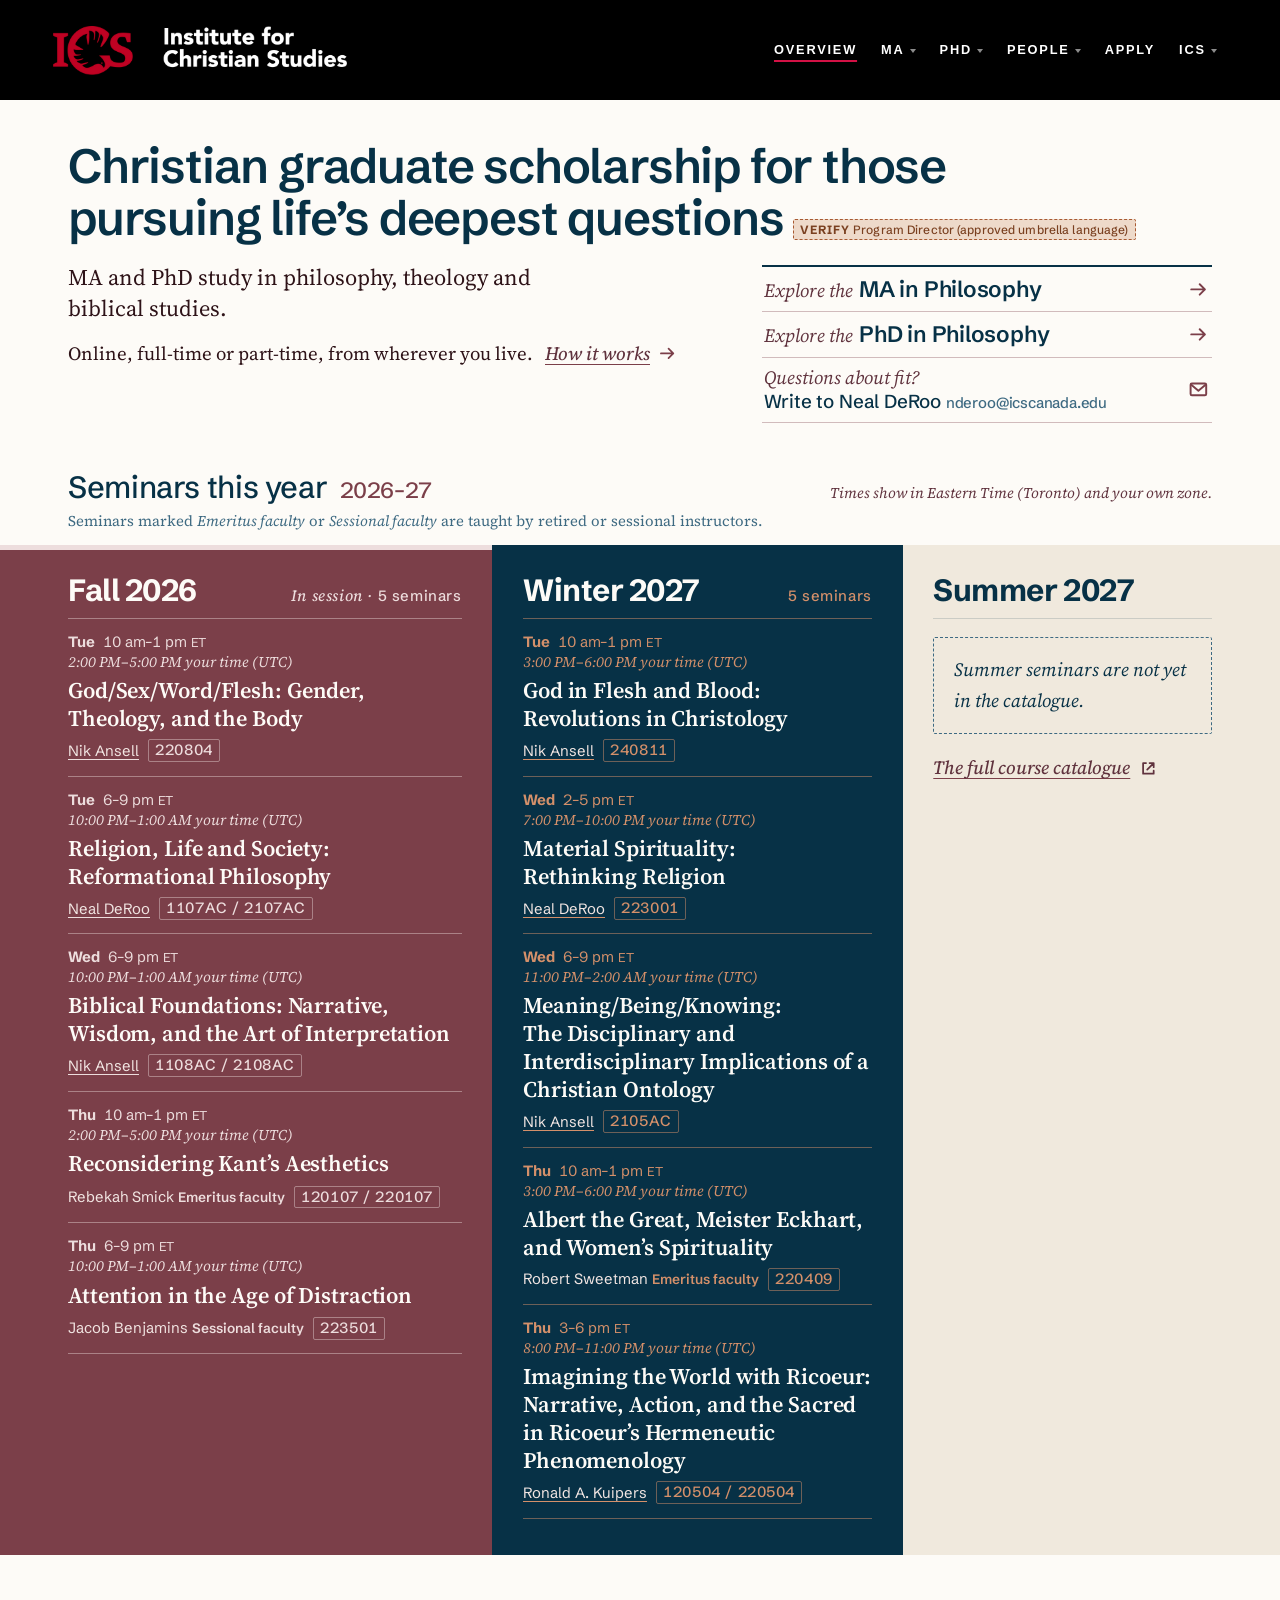
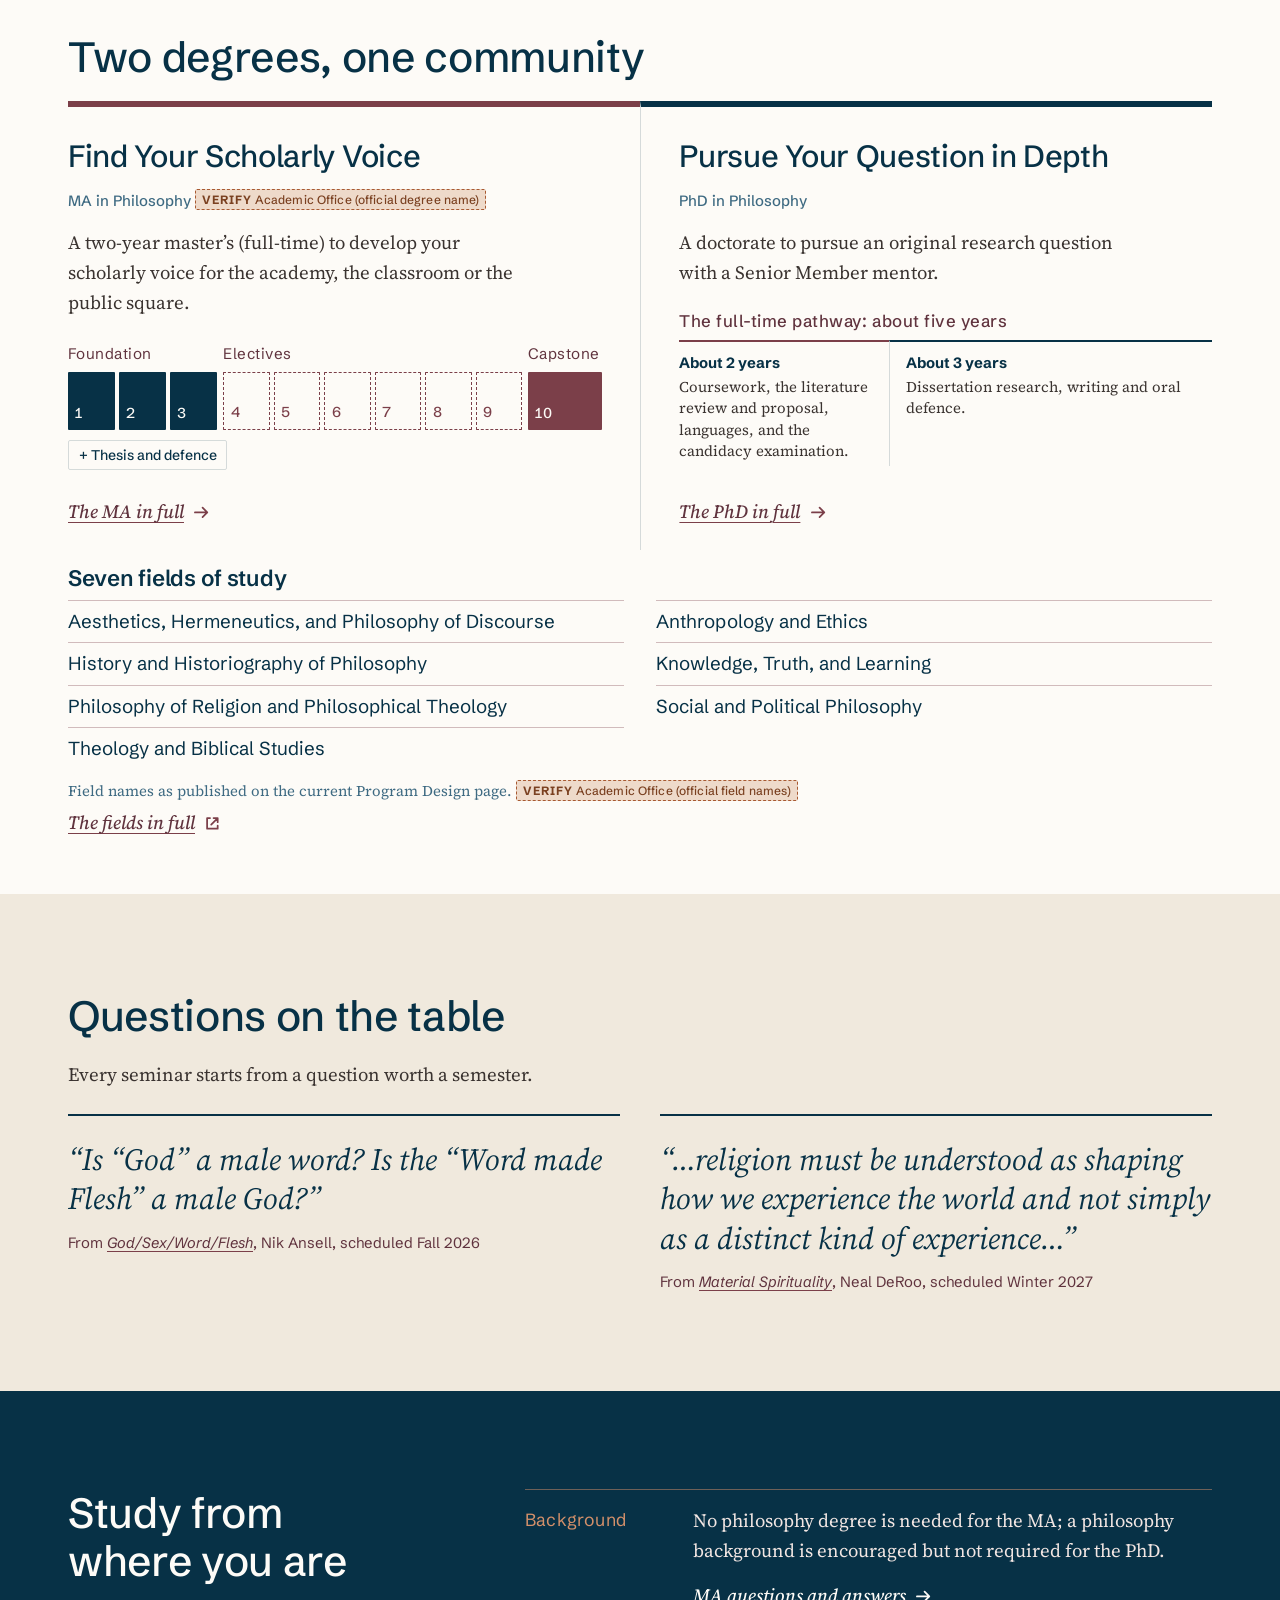
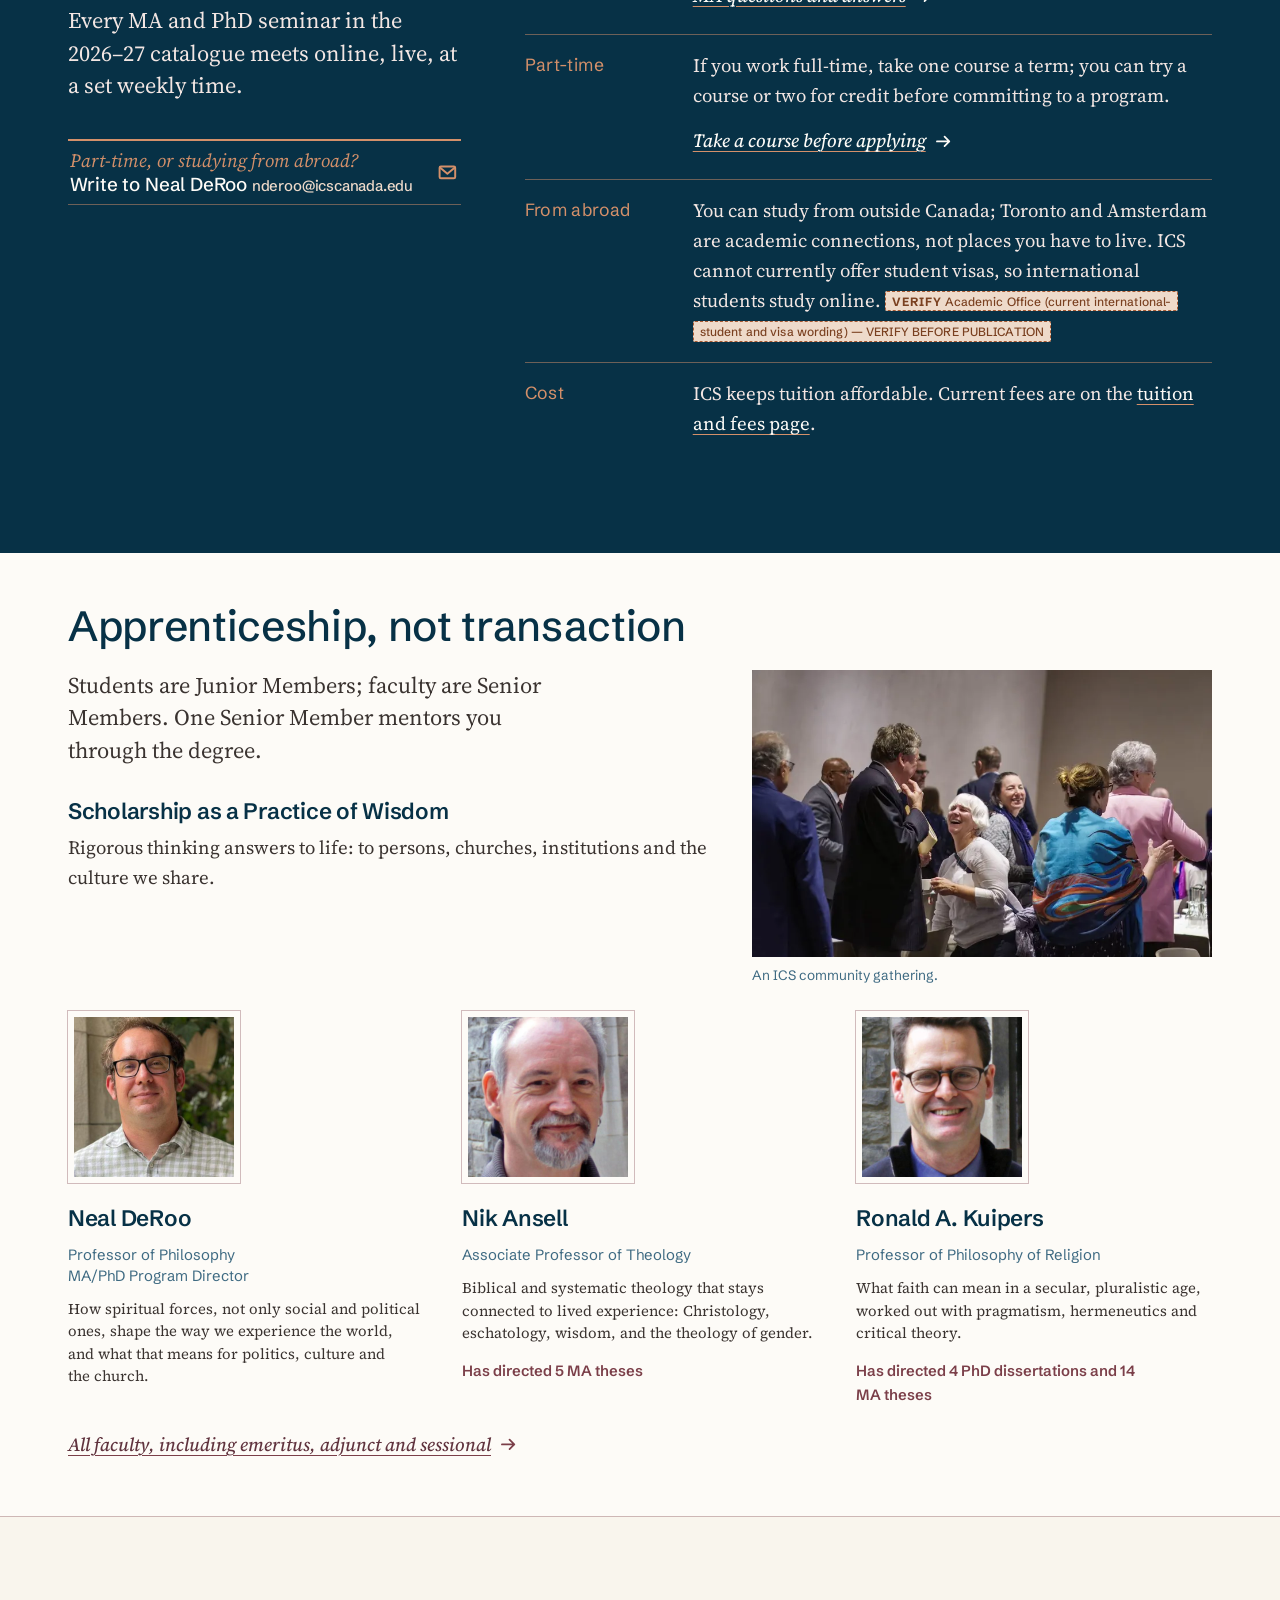
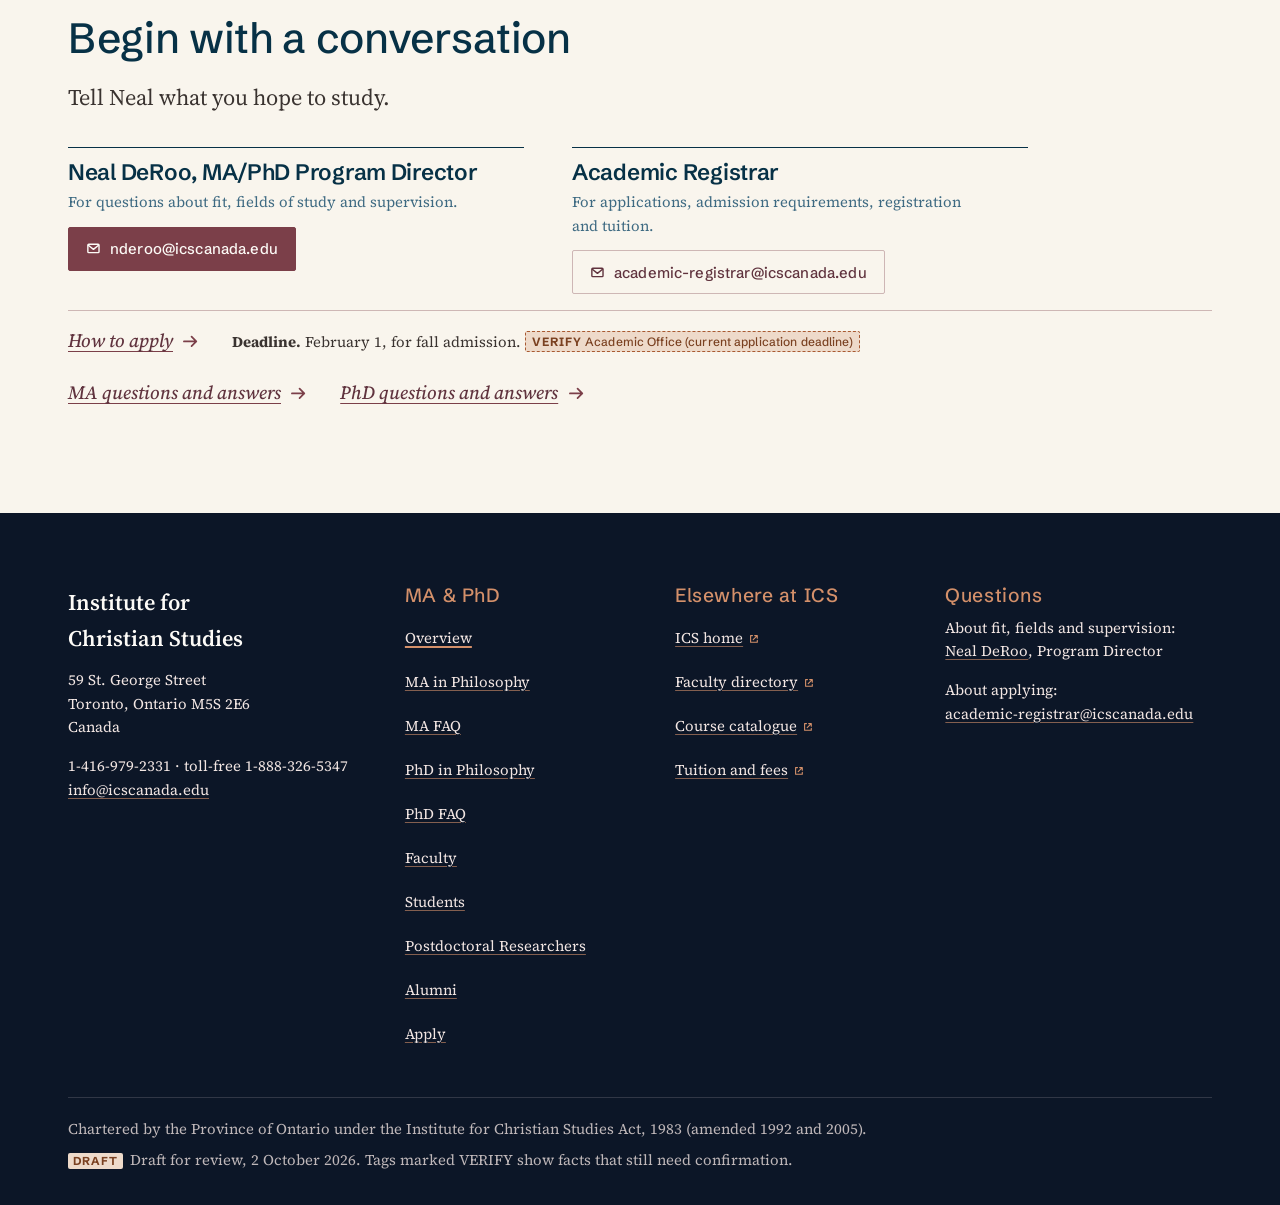
==== commit cced5376: "draft 2" ====
--- a/docs/index.html
+++ b/docs/index.html
@@ -118,23 +118,24 @@
 
 <section class="opening" aria-labelledby="page-title">
   <div class="wrap opening__grid">
-    <h1 id="page-title">Graduate programs for scholars and seekers called to pursue wisdom at the intersection of faith and the deepest questions of human life. <span class="verify"><span class="verify__tag">VERIFY</span> <span class="verify__who">Program Director (approved umbrella language)</span></span></h1>
+    <h1 id="page-title">Christian graduate scholarship for those pursuing life’s deepest questions <span class="verify"><span class="verify__tag">VERIFY</span> <span class="verify__who">Program Director (approved umbrella language)</span></span></h1>
     <div class="opening__text">
-      <p class="opening__standfirst">The MA in Philosophy and PhD in Philosophy at ICS: spiritually attuned, culturally relevant Christian scholarship across philosophy, theology and biblical studies.</p>
-      <p class="opening__access"><a class="rubric-link" href="#access-title">Online, <span class="nw">full-time</span> or <span class="nw">part-time</span>, from wherever you live.</a></p>
+      <p class="opening__standfirst">MA and PhD study in philosophy, theology and biblical studies.</p>
+      <p class="opening__access"><span>Online, <span class="nw">full-time</span> or <span class="nw">part-time</span>, from wherever you live.</span> <a class="arrow-link" href="#access-title"><span>How it works</span><svg class="icon icon--arrow" viewBox="0 0 16 16" width="16" height="16" fill="none" stroke="currentColor" stroke-width="1.5" stroke-linecap="round" stroke-linejoin="round" aria-hidden="true" focusable="false"><path d="M2.5 8h10.5M9 4l4 4-4 4"/></svg></a></p>
     </div>
     <nav class="starts" aria-label="Start here">
       <a class="start" href="ma/"><span class="start__verb">Explore the</span> <span class="start__what">MA in Philosophy</span><svg class="icon icon--arrow" viewBox="0 0 16 16" width="16" height="16" fill="none" stroke="currentColor" stroke-width="1.5" stroke-linecap="round" stroke-linejoin="round" aria-hidden="true" focusable="false"><path d="M2.5 8h10.5M9 4l4 4-4 4"/></svg></a>
       <a class="start" href="phd/"><span class="start__verb">Explore the</span> <span class="start__what">PhD in Philosophy</span><svg class="icon icon--arrow" viewBox="0 0 16 16" width="16" height="16" fill="none" stroke="currentColor" stroke-width="1.5" stroke-linecap="round" stroke-linejoin="round" aria-hidden="true" focusable="false"><path d="M2.5 8h10.5M9 4l4 4-4 4"/></svg></a>
-      <a class="start start--write" href="mailto:nderoo@icscanada.edu"><span class="start__verb">Questions about fit?</span> <span class="start__what">Write to Neal DeRoo, Program Director</span><svg class="icon icon--mail" viewBox="0 0 16 16" width="16" height="16" fill="none" stroke="currentColor" stroke-width="1.5" stroke-linecap="round" stroke-linejoin="round" aria-hidden="true" focusable="false"><rect x="2" y="3.5" width="12" height="9" rx="1"/><path d="m2.5 4.5 5.5 4.5 5.5-4.5"/></svg></a>
+      <a class="start start--write" href="mailto:nderoo@icscanada.edu"><span class="start__verb">Questions about fit?</span> <span class="start__what">Write to Neal DeRoo <span class="start--write__email">nderoo@icscanada.edu</span></span><svg class="icon icon--mail" viewBox="0 0 16 16" width="16" height="16" fill="none" stroke="currentColor" stroke-width="1.5" stroke-linecap="round" stroke-linejoin="round" aria-hidden="true" focusable="false"><rect x="2" y="3.5" width="12" height="9" rx="1"/><path d="m2.5 4.5 5.5 4.5 5.5-4.5"/></svg></a>
     </nav>
   </div>
 </section>
 
-<section class="year" aria-labelledby="year-title">
+<section class="year year--landing" aria-labelledby="year-title">
   <div class="wrap year__head">
     <h2 id="year-title">Seminars this year <span class="year__span">2026–27</span></h2>
-    <p class="rubric">Times are Eastern Time (Toronto).</p>
+    <p class="rubric" data-local-rubric="Times show in Eastern Time (Toronto) and your own zone.">Times are Eastern Time (Toronto).</p>
+    <p class="year__key">Seminars marked <em>Emeritus faculty</em> or <em>Sessional faculty</em> are taught by retired or sessional instructors.</p>
   </div>
   <div class="band">
 <section class="season season--fall" aria-labelledby="season-fall26" data-from="2026-09" data-to="2026-12">
@@ -199,13 +200,10 @@
 </section>
 <section class="season season--summer season--ghost" aria-labelledby="season-summer27" data-from="2027-05" data-to="2027-08">
   <h3 class="season__name" id="season-summer27">Summer 2027 <span class="season__count"><span class="season__now" hidden>In session</span></span></h3>
-  <div class="ghost-slot"><p>Not yet in the catalogue. Last summer’s online intensive met on Monday and Wednesday evenings, June to July.</p><a class="arrow-link" href="https://courses.icscanada.edu/" target="_blank" rel="noopener"><span>Course catalogue</span><svg class="icon icon--external" viewBox="0 0 16 16" width="16" height="16" fill="none" stroke="currentColor" stroke-width="1.5" stroke-linecap="round" stroke-linejoin="round" aria-hidden="true" focusable="false"><path d="M6 3.5H3.5v9h9V10M9 3.5h3.5V7M12.5 3.5 7 9"/></svg></a></div>
+  <div class="ghost-slot"><p>Summer seminars are not yet in the catalogue.</p></div>
+  <a class="arrow-link" href="https://courses.icscanada.edu/" target="_blank" rel="noopener"><span>The full course catalogue</span><svg class="icon icon--external" viewBox="0 0 16 16" width="16" height="16" fill="none" stroke="currentColor" stroke-width="1.5" stroke-linecap="round" stroke-linejoin="round" aria-hidden="true" focusable="false"><path d="M6 3.5H3.5v9h9V10M9 3.5h3.5V7M12.5 3.5 7 9"/></svg></a>
 </section>
 </div>
-  <div class="wrap year__foot">
-    <a class="arrow-link" href="https://courses.icscanada.edu/" target="_blank" rel="noopener"><span>The full course catalogue</span><svg class="icon icon--external" viewBox="0 0 16 16" width="16" height="16" fill="none" stroke="currentColor" stroke-width="1.5" stroke-linecap="round" stroke-linejoin="round" aria-hidden="true" focusable="false"><path d="M6 3.5H3.5v9h9V10M9 3.5h3.5V7M12.5 3.5 7 9"/></svg></a>
-    <p class="year__key">Seminars marked <em>Emeritus faculty</em> or <em>Sessional faculty</em> are taught by retired or sessional instructors rather than <span class="nw">full-time</span> faculty.</p>
-  </div>
 </section>
 
 <section class="section programs" aria-labelledby="programs-title">
@@ -214,22 +212,21 @@
     <div class="programs__grid">
       <article class="program program--ma">
         <h3 class="program__motto"><a href="ma/">Find Your Scholarly Voice</a></h3>
-        <p class="program__name">MA in Philosophy <span class="verify"><span class="verify__tag">VERIFY</span> <span class="verify__who">Academic Office (official degree name)</span></span> · two years <span class="nw">full-time</span> · <span class="nw">part-time</span> available</p>
-        <p>A two-year master’s (<span class="nw">full-time</span>) that guides you into integrally Christian scholarship, whether your calling is the academy, the classroom or the public square.</p>
+        <p class="program__name">MA in Philosophy <span class="verify"><span class="verify__tag">VERIFY</span> <span class="verify__who">Academic Office (official degree name)</span></span></p>
+        <p>A two-year master’s (<span class="nw">full-time</span>) to develop your scholarly voice for the academy, the classroom or the public square.</p>
         <figure class="slots">
   <ol class="slots__row"><li class="slots__group slots__group--foundation" style="--n:3"><span class="slots__label">Foundation<span class="sr-only">: 3 foundation courses</span></span><span class="slots__cells" aria-hidden="true"><span class="slot">1</span><span class="slot">2</span><span class="slot">3</span></span></li><li class="slots__group slots__group--elective" style="--n:6"><span class="slots__label">Electives<span class="sr-only">: 6 electives</span></span><span class="slots__cells" aria-hidden="true"><span class="slot">4</span><span class="slot">5</span><span class="slot">6</span><span class="slot">7</span><span class="slot">8</span><span class="slot">9</span></span></li><li class="slots__group slots__group--capstone" style="--n:1"><span class="slots__label">Capstone<span class="sr-only">: 1 capstone interdisciplinary seminar</span></span><span class="slots__cells" aria-hidden="true"><span class="slot">10</span></span></li></ol>
   <ul class="slots__plus" aria-label="Also required">
-    <li class="slot-mark">+ Language</li><li class="slot-mark slot-mark--thesis">+ Thesis and defence</li>
+    <li class="slot-mark slot-mark--thesis">+ Thesis and defence</li>
   </ul>
-  <figcaption>Ten seminars: three foundation courses, six electives, and one capstone interdisciplinary seminar; then a thesis.</figcaption>
   
 </figure>
         <a class="arrow-link" href="ma/"><span>The MA in full</span><svg class="icon icon--arrow" viewBox="0 0 16 16" width="16" height="16" fill="none" stroke="currentColor" stroke-width="1.5" stroke-linecap="round" stroke-linejoin="round" aria-hidden="true" focusable="false"><path d="M2.5 8h10.5M9 4l4 4-4 4"/></svg></a>
       </article>
       <article class="program program--phd">
         <h3 class="program__motto"><a href="phd/">Pursue Your Question in Depth</a></h3>
-        <p class="program__name">PhD in Philosophy · standalone or conjoint with the VU · <span class="nw">part-time</span> available</p>
-        <p>A doctorate for those ready to make an original contribution, whether you are preparing for a university career or pursuing advanced study for other serious reasons.</p>
+        <p class="program__name">PhD in Philosophy</p>
+        <p>A doctorate to pursue an original research question with a Senior Member mentor.</p>
         <div class="pathway pathway--phd">
   <div class="pathway__full">
     <h4 class="pathway__label">The <span class="nw">full-time</span> pathway: about five years</h4>
@@ -238,28 +235,17 @@
       <li class="pathway__step pathway__step--1"><span class="pathway__when">About 3 years</span> <span class="pathway__what">Dissertation research, writing and oral defence.</span></li>
     </ol>
   </div>
-  <p class="pathway__part"><strong>Part-time.</strong> You can study <span class="nw">part-time</span> from the start, including during coursework. A <span class="nw">part-time</span> pathway takes longer; plan it with the Program Director.</p>
+
 </div>
         <a class="arrow-link" href="phd/"><span>The PhD in full</span><svg class="icon icon--arrow" viewBox="0 0 16 16" width="16" height="16" fill="none" stroke="currentColor" stroke-width="1.5" stroke-linecap="round" stroke-linejoin="round" aria-hidden="true" focusable="false"><path d="M2.5 8h10.5M9 4l4 4-4 4"/></svg></a>
       </article>
     </div>
-    <h3 class="compare__title" id="compare-title">The MA and the PhD side by side</h3>
-    <div class="compare-wrap" role="region" aria-label="Comparison of the MA and PhD" tabindex="0">
-<table class="compare">
-  
-  <thead><tr><td></td><th scope="col">MA in Philosophy</th><th scope="col">PhD in Philosophy</th></tr></thead>
-  <tbody>
-    <tr><th scope="row">Purpose</th><td data-label="MA">Integrally Christian scholarship for the academy, the classroom or the public square</td><td data-label="PhD">An original contribution to Christian scholarship, in the university or beyond it</td></tr>
-    <tr><th scope="row">Full-time length</th><td data-label="MA">Two years</td><td data-label="PhD">About five years: about two of coursework, about three of dissertation</td></tr>
-    <tr><th scope="row">Part-time</th><td data-label="MA">Yes</td><td data-label="PhD">Yes, including during coursework</td></tr>
-    <tr><th scope="row">Coursework</th><td data-label="MA">Ten seminars: three foundation courses, six electives, and one capstone interdisciplinary seminar</td><td data-label="PhD">Foundation courses, the Interdisciplinary Seminar and electives</td></tr>
-    <tr><th scope="row">Languages</th><td data-label="MA">Reading knowledge of one language other than English</td><td data-label="PhD">Reading proficiency in at least two languages other than English, needed to complete the degree</td></tr>
-    <tr><th scope="row">Culminating work</th><td data-label="MA">A thesis of 17,000–25,000 words and an oral defence</td><td data-label="PhD">A candidacy examination, then a dissertation and its oral defence</td></tr>
-    <tr><th scope="row">Degree options</th><td data-label="MA">The MA in Philosophy</td><td data-label="PhD">A standalone ICS PhD, or a conjoint PhD with the Vrije Universiteit Amsterdam</td></tr>
-    <tr><th scope="row">How you study</th><td data-label="MA">Online seminars, live, in Eastern Time</td><td data-label="PhD">Online seminars, live, in Eastern Time; the conjoint degree adds a VU residency</td></tr>
-  </tbody>
-</table>
-</div>
+    <div class="programs__fields" aria-labelledby="fields-title">
+      <h3 id="fields-title">Seven fields of study</h3>
+      <ul class="programs__field-names"><li>Aesthetics, Hermeneutics, and Philosophy of Discourse</li><li>Anthropology and Ethics</li><li>History and Historiography of Philosophy</li><li>Knowledge, Truth, and Learning</li><li>Philosophy of Religion and Philosophical Theology</li><li>Social and Political Philosophy</li><li>Theology and Biblical Studies</li></ul>
+      <p class="programs__fields-note">Field names as published on the current Program Design page. <span class="verify"><span class="verify__tag">VERIFY</span> <span class="verify__who">Academic Office (official field names)</span></span></p>
+      <a class="arrow-link" href="https://www.icscanada.edu/academics/program-design" target="_blank" rel="noopener"><span>The fields in full</span><svg class="icon icon--external" viewBox="0 0 16 16" width="16" height="16" fill="none" stroke="currentColor" stroke-width="1.5" stroke-linecap="round" stroke-linejoin="round" aria-hidden="true" focusable="false"><path d="M6 3.5H3.5v9h9V10M9 3.5h3.5V7M12.5 3.5 7 9"/></svg></a>
+    </div>
   </div>
 </section>
 
@@ -267,15 +253,7 @@
   <div class="wrap readings__grid">
     <div class="readings__intro">
       <h2 id="questions-title" class="section__title">Questions on the table</h2>
-      <p>Every seminar starts from a question worth a semester. These come from this year’s and recent course descriptions.</p>
-      <h3 class="approach__title">Scholarship as a Practice of Wisdom</h3>
-      <p>ICS resists scholarship that retreats into narrow specialization. Here, rigorous thinking is asked to answer to life: to persons, churches, institutions and the culture we share.</p>
-      <ul class="principles">
-        <li><strong>Faith shapes the questions.</strong> Christian faith is not added to otherwise neutral scholarship. It shapes what we ask, how we work and what the work is for.</li>
-        <li><strong>Spiritual depth, public relevance.</strong> Scholarship that is spiritually serious and still practicable: able to address cultural crises with wisdom.</li>
-        <li><strong>Across the disciplines.</strong> Philosophy, theology and biblical studies, with aesthetics, politics, education and hermeneutics, in one conversation.</li>
-        <li><strong>Small seminars, close supervision.</strong> At ICS, students are called Junior Members and faculty are Senior Members. The names say what the relationship is: learning here is apprenticeship, not transaction. You read, argue and write alongside Senior Members, and one of them mentors you through the whole degree.</li>
-      </ul>
+      <p>Every seminar starts from a question worth a semester.</p>
     </div>
     <ol class="readings">
   <li class="reading">
@@ -286,18 +264,6 @@
     <blockquote class="reading__text" cite="https://courses.icscanada.edu/#course-223001-w27-322e6"><p>“…religion must be understood as shaping how we experience the world and not simply as a distinct kind of experience…”</p></blockquote>
     <p class="reading__source">From <a href="https://courses.icscanada.edu/#course-223001-w27-322e6" target="_blank" rel="noopener"><em>Material Spirituality</em></a>, Neal DeRoo, scheduled Winter 2027</p>
   </li>
-  <li class="reading">
-    <blockquote class="reading__text" cite="https://courses.icscanada.edu/#course-pragmatism-race-and-religion-7adc5"><p>“How does Pragmatism’s suspicion of traditional “supernaturalist” theology influence how we think about God, religion, and human responsibility?”</p></blockquote>
-    <p class="reading__source">From <a href="https://courses.icscanada.edu/#course-pragmatism-race-and-religion-7adc5" target="_blank" rel="noopener"><em>Pragmatism, Race, and Religion</em></a>, Ronald A. Kuipers, recently taught Winter 2026</p>
-  </li>
-  <li class="reading">
-    <blockquote class="reading__text" cite="https://courses.icscanada.edu/#course-1108ac-2108ac-f26-53408"><p>“How can we read and experience the Scriptures as the Word of Life in the midst of an Academy that believes the biblical witness will restrict human freedom and thwart our maturity?”</p></blockquote>
-    <p class="reading__source">From <a href="https://courses.icscanada.edu/#course-1108ac-2108ac-f26-53408" target="_blank" rel="noopener"><em>Biblical Foundations</em></a>, Nik Ansell, scheduled Fall 2026</p>
-  </li>
-  <li class="reading">
-    <blockquote class="reading__text" cite="https://courses.icscanada.edu/#course-ids-the-post-truth-the-un-trut-5dbc8"><p>“…to understand and evaluate the phenomenon that is “post-truth” and the anxieties—but also the possibilities—that it represents.”</p></blockquote>
-    <p class="reading__source">From <a href="https://courses.icscanada.edu/#course-ids-the-post-truth-the-un-trut-5dbc8" target="_blank" rel="noopener"><em>IDS</em></a>, Neal DeRoo and Nik Ansell, recently taught Winter 2026</p>
-  </li>
 </ol>
   </div>
 </section>
@@ -305,17 +271,18 @@
 
 <section class="section access" aria-labelledby="access-title">
   <div class="wrap access__grid">
-    <div>
+    <div class="access__intro">
       <h2 id="access-title" class="section__title">Study from where you are</h2>
-      <p class="section__lead">The seminars are small and meet live online, so you take part from home, from work or from another country.</p>
+      <p class="section__lead">Every MA and PhD seminar in the 2026–27 catalogue meets online, live, at a set weekly time.</p>
+      <nav class="access__contact starts" aria-label="Ask about part-time or international study">
+        <a class="start start--write" href="mailto:nderoo@icscanada.edu"><span class="start__verb">Part-time, or studying from abroad?</span> <span class="start__what">Write to Neal DeRoo <span class="start--write__email">nderoo@icscanada.edu</span></span><svg class="icon icon--mail" viewBox="0 0 16 16" width="16" height="16" fill="none" stroke="currentColor" stroke-width="1.5" stroke-linecap="round" stroke-linejoin="round" aria-hidden="true" focusable="false"><rect x="2" y="3.5" width="12" height="9" rx="1"/><path d="m2.5 4.5 5.5 4.5 5.5-4.5"/></svg></a>
+      </nav>
     </div>
     <dl class="access__facts">
-      <div><dt>Online</dt><dd>Every MA and PhD seminar in the 2026–27 catalogue meets online, live, at a set weekly time. Times are Eastern Time (Toronto). <span class="your-time-note" hidden>Times on this site also show in your own time zone.</span></dd></div>
-      <div><dt>Part-time</dt><dd>If you work <span class="nw">full-time</span>, ICS recommends one course a term. You can take a couple of courses for credit before committing to a program, and they can later count toward the degree.</dd></div>
-      <div><dt>Full-time</dt><dd><span class="nw">Full-time</span> study means six semester courses a year, for example three in the fall and three in the winter.</dd></div>
-      <div><dt>From abroad</dt><dd>You can take either program from outside Canada. ICS cannot currently offer student visas, so international students study online. <span class="verify"><span class="verify__tag">VERIFY</span> <span class="verify__who">Academic Office (current international-student and visa wording) — VERIFY BEFORE PUBLICATION</span></span></dd></div>
+      <div><dt>Background</dt><dd><p>No philosophy degree is needed for the MA; a philosophy background is encouraged but not required for the PhD.</p><a class="arrow-link" href="ma/faq/#do-i-need-a-background-in-philosophy"><span>MA questions and answers</span><svg class="icon icon--arrow" viewBox="0 0 16 16" width="16" height="16" fill="none" stroke="currentColor" stroke-width="1.5" stroke-linecap="round" stroke-linejoin="round" aria-hidden="true" focusable="false"><path d="M2.5 8h10.5M9 4l4 4-4 4"/></svg></a></dd></div>
+      <div><dt>Part-time</dt><dd><p>If you work <span class="nw">full-time</span>, take one course a term; you can try a course or two for credit before committing to a program.</p><a class="arrow-link" href="ma/faq/#can-i-take-a-course-before-applying"><span>Take a course before applying</span><svg class="icon icon--arrow" viewBox="0 0 16 16" width="16" height="16" fill="none" stroke="currentColor" stroke-width="1.5" stroke-linecap="round" stroke-linejoin="round" aria-hidden="true" focusable="false"><path d="M2.5 8h10.5M9 4l4 4-4 4"/></svg></a></dd></div>
+      <div><dt>From abroad</dt><dd>You can study from outside Canada; Toronto and Amsterdam are academic connections, not places you have to live. ICS cannot currently offer student visas, so international students study online. <span class="verify"><span class="verify__tag">VERIFY</span> <span class="verify__who">Academic Office (current international-student and visa wording) — VERIFY BEFORE PUBLICATION</span></span></dd></div>
       <div><dt>Cost</dt><dd>ICS keeps tuition affordable. Current fees are on the <a href="https://www.icscanada.edu/admissions/tuition-fees" target="_blank" rel="noopener">tuition and fees page</a>.</dd></div>
-      <div><dt>Toronto and Amsterdam</dt><dd>ICS is based in Toronto and affiliated with the Toronto School of Theology, and its conjoint PhD is with the Vrije Universiteit Amsterdam. These are academic connections, not places you have to live.</dd></div>
     </dl>
   </div>
 </section>
@@ -323,84 +290,78 @@
 <section class="section people" aria-labelledby="people-title">
   <div class="wrap">
     <h2 id="people-title" class="section__title">Apprenticeship, not transaction</h2>
-    <p class="section__lead">The <span class="nw">full-time</span> Senior Members teaching MA and PhD seminars this year, and what each of them works on. All ICS courses are seminars: small groups reading and arguing together with a Senior Member.</p>
+    <div class="people__intro">
+      <div>
+        <p class="section__lead">Students are Junior Members; faculty are Senior Members. One Senior Member mentors you through the degree.</p>
+        <h3 class="approach__title">Scholarship as a Practice of Wisdom</h3>
+        <p>Rigorous thinking answers to life: to persons, churches, institutions and the culture we share.</p>
+      </div>
+      <div class="people__photo"><figure class="photo">
+  <picture>
+    <source type="image/webp" srcset="assets/img/photos/community-gathering-800.webp 800w, assets/img/photos/community-gathering-1280.webp 1280w" sizes="(min-width: 1100px) 40vw, 100vw">
+    <img src="assets/img/photos/community-gathering-800.jpg" srcset="assets/img/photos/community-gathering-800.jpg 800w, assets/img/photos/community-gathering-1280.jpg 1280w" sizes="(min-width: 1100px) 40vw, 100vw" width="1280" height="799" alt="People talk and laugh together at an ICS community gathering." loading="lazy" decoding="async">
+  </picture>
+  <figcaption>An ICS community gathering.</figcaption>
+</figure></div>
+    </div>
     <ul class="mentors">
   <li class="mentor">
     <img class="portrait" src="assets/img/portraits/neal-deroo.jpg" alt="Portrait of Neal DeRoo" width="480" height="480" loading="lazy" decoding="async">
+    <div class="mentor__body">
     <h3 class="mentor__name"><a href="faculty/#neal-deroo">Neal DeRoo</a></h3>
     <p class="mentor__title">Professor of Philosophy<br>MA/PhD Program Director</p>
     <p class="mentor__focus">How spiritual forces, not only social and political ones, shape the way we experience the world, and what that means for politics, culture and the church.</p>
-    <p class="mentor__teaching"><span>This year</span> <em>Religion, Life and Society</em>, <em>Material Spirituality</em></p>
     
+    </div>
   </li>
   <li class="mentor">
     <img class="portrait" src="assets/img/portraits/nik-ansell.jpg" alt="Portrait of Nik Ansell" width="480" height="480" loading="lazy" decoding="async">
+    <div class="mentor__body">
     <h3 class="mentor__name"><a href="faculty/#nik-ansell">Nik Ansell</a></h3>
     <p class="mentor__title">Associate Professor of Theology</p>
     <p class="mentor__focus">Biblical and systematic theology that stays connected to lived experience: Christology, eschatology, wisdom, and the theology of gender.</p>
-    <p class="mentor__teaching"><span>This year</span> <em>God/Sex/Word/Flesh</em>, <em>Biblical Foundations</em>, <em>God in Flesh and Blood</em>, <em>Meaning/Being/Knowing</em></p>
     <p class="mentor__theses">Has directed 5 MA theses</p>
+    </div>
   </li>
   <li class="mentor">
     <img class="portrait" src="assets/img/portraits/ronald-kuipers.jpg" alt="Portrait of Ronald A. Kuipers" width="480" height="480" loading="lazy" decoding="async">
+    <div class="mentor__body">
     <h3 class="mentor__name"><a href="faculty/#ronald-kuipers">Ronald A. Kuipers</a></h3>
     <p class="mentor__title">Professor of Philosophy of Religion</p>
     <p class="mentor__focus">What faith can mean in a secular, pluralistic age, worked out with pragmatism, hermeneutics and critical theory.</p>
-    <p class="mentor__teaching"><span>This year</span> <em>Imagining the World with Ricoeur</em></p>
     <p class="mentor__theses">Has directed 4 PhD dissertations and 14 MA theses</p>
+    </div>
   </li>
 </ul>
     <p class="people__more"><a class="arrow-link" href="faculty/"><span>All faculty, including emeritus, adjunct and sessional</span><svg class="icon icon--arrow" viewBox="0 0 16 16" width="16" height="16" fill="none" stroke="currentColor" stroke-width="1.5" stroke-linecap="round" stroke-linejoin="round" aria-hidden="true" focusable="false"><path d="M2.5 8h10.5M9 4l4 4-4 4"/></svg></a></p>
-    <div class="people__photo"><figure class="photo">
-  <picture>
-    <source type="image/webp" srcset="assets/img/photos/community-gathering-800.webp 800w, assets/img/photos/community-gathering-1280.webp 1280w" sizes="(min-width: 1100px) 60vw, 100vw">
-    <img src="assets/img/photos/community-gathering-800.jpg" srcset="assets/img/photos/community-gathering-800.jpg 800w, assets/img/photos/community-gathering-1280.jpg 1280w" sizes="(min-width: 1100px) 60vw, 100vw" width="1280" height="799" alt="People talk and laugh together at an ICS community gathering." loading="lazy" decoding="async">
-  </picture>
-  <figcaption>An ICS community gathering. ICS event photograph. <span class="verify"><span class="verify__tag">VERIFY</span> <span class="verify__who">Communications (photo rights)</span></span></figcaption>
-</figure></div>
-  </div>
-</section>
-
-<section class="section fields-section" aria-labelledby="fields-title">
-  <div class="wrap">
-    <h2 id="fields-title" class="section__title">Seven fields, overlapping like neighbourhoods</h2>
-    <p class="section__lead">Rather than dividing philosophy into its sub-disciplines, ICS gathers courses into interdisciplinary fields. Think of them as overlapping neighbourhoods: each is home to a discipline that informs, and is enriched by, its neighbours. Each field works as a concentration within which you find your own path.</p>
-    <ul class="fields">
-  <li class="field"><h3 class="field__name">Aesthetics, Hermeneutics, and Philosophy of Discourse</h3><p>The arts, culture, language, rhetoric and interreligious dialogue.</p></li>
-  <li class="field"><h3 class="field__name">Anthropology and Ethics</h3><p>Community, ecology, embodiment, gender and social critique.</p></li>
-  <li class="field"><h3 class="field__name">History and Historiography of Philosophy</h3><p>Medieval, modern and contemporary thought, from Aquinas and Kant to Arendt, phenomenology, Critical Theory and Reformational philosophy.</p></li>
-  <li class="field"><h3 class="field__name">Knowledge, Truth, and Learning</h3><p>Education and schooling, epistemology and metaphysics, faith and philosophy.</p></li>
-  <li class="field"><h3 class="field__name">Philosophy of Religion and Philosophical Theology</h3><p>Faith and reason, secularization, religious practice in the public sphere, and religious language.</p></li>
-  <li class="field"><h3 class="field__name">Social and Political Philosophy</h3><p>Civil society, cultural pluralism, democracy, empire, feminism, globalization, and faith and politics.</p></li>
-  <li class="field"><h3 class="field__name">Theology and Biblical Studies</h3><p>Theological aesthetics and hermeneutics, Christology and eschatology, spirituality and worship, and faith and culture.</p></li>
-</ul>
-<p class="fields__note">Field names as published on the current Program Design page. <span class="verify"><span class="verify__tag">VERIFY</span> <span class="verify__who">Academic Office (official field names)</span></span></p>
   </div>
 </section>
 
 <section class="section close" aria-labelledby="close-title">
   <div class="wrap">
     <h2 id="close-title" class="section__title">Begin with a conversation</h2>
-    <p class="section__lead">The best first step is a short note about what you hope to study. Neal DeRoo, the Program Director, answers questions about fit, fields and supervision; the Academic Registrar handles applications.</p>
-    <div class="next">
+    <p class="section__lead">Tell Neal what you hope to study.</p>
+    <div class="next next--landing">
   <div class="contacts">
-  <div class="contact">
-    <h3 class="contact__who">Neal DeRoo, MA/PhD Program Director</h3>
-    <p class="contact__for">For questions about fit, fields of study and supervision.</p>
-    <p><a class="button button--quiet" href="mailto:nderoo@icscanada.edu"><svg class="icon icon--mail" viewBox="0 0 16 16" width="16" height="16" fill="none" stroke="currentColor" stroke-width="1.5" stroke-linecap="round" stroke-linejoin="round" aria-hidden="true" focusable="false"><rect x="2" y="3.5" width="12" height="9" rx="1"/><path d="m2.5 4.5 5.5 4.5 5.5-4.5"/></svg><span>nderoo@icscanada.edu</span></a></p>
-  </div>
-  <div class="contact">
-    <h3 class="contact__who">Academic Registrar</h3>
-    <p class="contact__for">For applications, admission requirements, registration and tuition.</p>
-    <p><a class="button button--quiet" href="mailto:academic-registrar@icscanada.edu"><svg class="icon icon--mail" viewBox="0 0 16 16" width="16" height="16" fill="none" stroke="currentColor" stroke-width="1.5" stroke-linecap="round" stroke-linejoin="round" aria-hidden="true" focusable="false"><rect x="2" y="3.5" width="12" height="9" rx="1"/><path d="m2.5 4.5 5.5 4.5 5.5-4.5"/></svg><span>academic-registrar@icscanada.edu</span></a></p>
-  </div>
-</div>
+    <div class="contact">
+      <h3 class="contact__who">Neal DeRoo, MA/PhD Program Director</h3>
+      <p class="contact__for">For questions about fit, fields of study and supervision.</p>
+      <p><a class="button" href="mailto:nderoo@icscanada.edu"><svg class="icon icon--mail" viewBox="0 0 16 16" width="16" height="16" fill="none" stroke="currentColor" stroke-width="1.5" stroke-linecap="round" stroke-linejoin="round" aria-hidden="true" focusable="false"><rect x="2" y="3.5" width="12" height="9" rx="1"/><path d="m2.5 4.5 5.5 4.5 5.5-4.5"/></svg><span>nderoo@icscanada.edu</span></a></p>
+    </div>
+    <div class="contact">
+      <h3 class="contact__who">Academic Registrar</h3>
+      <p class="contact__for">For applications, admission requirements, registration and tuition.</p>
+      <p><a class="button button--quiet" href="mailto:academic-registrar@icscanada.edu"><svg class="icon icon--mail" viewBox="0 0 16 16" width="16" height="16" fill="none" stroke="currentColor" stroke-width="1.5" stroke-linecap="round" stroke-linejoin="round" aria-hidden="true" focusable="false"><rect x="2" y="3.5" width="12" height="9" rx="1"/><path d="m2.5 4.5 5.5 4.5 5.5-4.5"/></svg><span>academic-registrar@icscanada.edu</span></a></p>
+    </div>
+  </div>
+  <div class="next__apply">
+    <a class="arrow-link" href="apply/"><span>How to apply</span><svg class="icon icon--arrow" viewBox="0 0 16 16" width="16" height="16" fill="none" stroke="currentColor" stroke-width="1.5" stroke-linecap="round" stroke-linejoin="round" aria-hidden="true" focusable="false"><path d="M2.5 8h10.5M9 4l4 4-4 4"/></svg></a>
+    <p class="next__deadline"><strong>Deadline.</strong> February 1, for fall admission. <span class="verify"><span class="verify__tag">VERIFY</span> <span class="verify__who">Academic Office (current application deadline)</span></span></p>
+  </div>
   <ul class="next__links">
-    <li><a class="arrow-link" href="apply/"><span>How to apply</span><svg class="icon icon--arrow" viewBox="0 0 16 16" width="16" height="16" fill="none" stroke="currentColor" stroke-width="1.5" stroke-linecap="round" stroke-linejoin="round" aria-hidden="true" focusable="false"><path d="M2.5 8h10.5M9 4l4 4-4 4"/></svg></a></li>
-    
-    <li><a class="arrow-link" href="faculty/"><span>Meet the Senior Members</span><svg class="icon icon--arrow" viewBox="0 0 16 16" width="16" height="16" fill="none" stroke="currentColor" stroke-width="1.5" stroke-linecap="round" stroke-linejoin="round" aria-hidden="true" focusable="false"><path d="M2.5 8h10.5M9 4l4 4-4 4"/></svg></a></li>
+    <li><a class="arrow-link" href="ma/faq/"><span>MA questions and answers</span><svg class="icon icon--arrow" viewBox="0 0 16 16" width="16" height="16" fill="none" stroke="currentColor" stroke-width="1.5" stroke-linecap="round" stroke-linejoin="round" aria-hidden="true" focusable="false"><path d="M2.5 8h10.5M9 4l4 4-4 4"/></svg></a></li>
+    <li><a class="arrow-link" href="phd/faq/"><span>PhD questions and answers</span><svg class="icon icon--arrow" viewBox="0 0 16 16" width="16" height="16" fill="none" stroke="currentColor" stroke-width="1.5" stroke-linecap="round" stroke-linejoin="round" aria-hidden="true" focusable="false"><path d="M2.5 8h10.5M9 4l4 4-4 4"/></svg></a></li>
   </ul>
-  <p class="next__deadline"><strong>Deadline.</strong> February 1, for fall admission. <span class="verify"><span class="verify__tag">VERIFY</span> <span class="verify__who">Academic Office (current application deadline)</span></span></p>
 </div>
   </div>
 </section>
--- a/docs/assets/site.css
+++ b/docs/assets/site.css
@@ -572,6 +572,9 @@
 .readings-section, .access, .close, .section--emeriti, .section--fielded { padding-block: var(--section); }
 .readings-section + .section, .access + .section, .section--emeriti + .section { padding-top: var(--section); }
 .section:has(+ .readings-section), .section:has(+ .access), .section:has(+ .close), .section:has(+ .section--emeriti) { padding-bottom: var(--section); }
+/* Landing topic edges supply separation; coloured fields keep the full rhythm. */
+.page-home .programs { padding-bottom: calc(var(--section) * 0.5); }
+.page-home .people { padding-block: calc(var(--section) * 0.5); }
 .section__title {
   font-size: var(--step-3);
   font-weight: 500;
@@ -587,7 +590,7 @@
 figure.split__aside { padding-top: 0; border: 0; margin: 0; }
 
 /* ── Landing: the opening ─────────────────────────────────────────────── */
-.opening { padding-block: clamp(1.75rem, 1.25rem + 1.6vw, 2.75rem) clamp(1.5rem, 1rem + 1.2vw, 2rem); }
+.opening { padding-block: clamp(1.75rem, 1.25rem + 1.6vw, 2.75rem) clamp(2.5rem, 2rem + 1.2vw, 3rem); }
 .opening__grid {
   display: grid;
   grid-template-columns: minmax(0, 7fr) minmax(0, 5fr);
@@ -603,7 +606,8 @@
   max-width: 25em;
 }
 .opening__standfirst { font-size: var(--step-1); line-height: 1.4; color: var(--text-dark); max-width: 50ch; margin: 0 0 0.45rem; }
-.opening__access { font-size: var(--step-1); margin: 0; }
+.opening__access { display: flex; flex-wrap: wrap; align-items: center; gap: 0 0.75rem; font-size: var(--step-0); color: var(--text-dark); margin: 0; }
+.opening__access .arrow-link { min-height: 44px; }
 .rubric-link { font-style: italic; color: var(--rubric); text-decoration-color: var(--rule); }
 .jump__person a { font-weight: 700; }
 
@@ -626,9 +630,11 @@
 .start:hover { color: var(--link-hover); }
 .start:hover .icon--arrow { transform: translateX(4px); }
 .start--write .start__what { font-size: var(--step-0); font-weight: 500; }
+.start--write__email { display: inline-block; font-size: var(--step--1); line-height: 1.35; color: var(--meta); }
 
 /* ── The year band ────────────────────────────────────────────────────── */
 .year { padding-bottom: clamp(2.5rem, 2rem + 2vw, 4rem); }
+.year--landing { padding-bottom: 0; }
 .year__head {
   display: flex;
   flex-wrap: wrap;
@@ -643,6 +649,8 @@
 .year__foot { display: flex; flex-wrap: wrap; justify-content: space-between; align-items: center; gap: 0.5rem 2rem; padding-top: 1rem; }
 .year__key { font-size: var(--step--1); color: var(--meta); margin: 0; }
 .year__key .standing { color: var(--rubric); }
+.year--landing .year__head .rubric { min-height: 1.6em; }
+.year--landing .year__key { flex-basis: 100%; }
 
 .band { display: grid; grid-template-columns: minmax(0, 6fr) minmax(0, 5fr) minmax(0, 4.6fr); }
 .season { position: relative; padding: clamp(1.4rem, 2.2vw, 2.25rem) clamp(1.25rem, 2.4vw, 2.5rem) clamp(1.75rem, 2.8vw, 2.75rem); }
@@ -728,6 +736,11 @@
 .season .ghost-slot { flex: 1; display: flex; flex-direction: column; gap: 0.75rem; margin-top: 1.1rem; border-color: var(--harbour-soft); }
 .season .ghost-slot p { font-size: var(--step-0); font-style: italic; }
 .season .ghost-slot .arrow-link { color: var(--rosewood); }
+.year--landing .season .ghost-slot { flex: initial; }
+.year--landing .season--ghost > .arrow-link { align-self: flex-start; margin-top: 0.75rem; }
+.year--landing .ticket { font-size: var(--step--1); }
+.year--landing .ordo__who a { display: inline-flex; align-items: center; vertical-align: middle; min-height: 44px; margin-block: calc((1.4em - 44px) / 2); }
+.year--landing .ordo__title a { min-height: 44px; display: flex; align-items: center; margin-block: -0.25rem; padding-block: 0.45rem; }
 .ordo--plain .ordo__line { padding: 0.55rem 0; }
 .ordo--plain .ordo__title { font-size: var(--step-0); }
 .ordo__term { font-family: var(--sans); font-weight: 600; margin-right: 0.5em; color: var(--oxblood); }
@@ -736,11 +749,29 @@
 .programs__grid { display: grid; grid-template-columns: 1fr 1fr; gap: 0; margin-top: 1rem; }
 .program { padding: 1.75rem clamp(1.25rem, 3vw, 3rem) 2rem 0; border-top: 6px solid var(--ma); }
 .program--phd { border-top-color: var(--phd); padding-inline: clamp(1.25rem, 3vw, 3rem) 0; border-left: 1px solid var(--hair); }
-.program__motto { font-size: var(--step-3); font-weight: 500; letter-spacing: -0.01em; }
+.program__motto { font-size: var(--step-2); font-weight: 500; letter-spacing: -0.01em; }
 .program__motto a { color: inherit; text-decoration: none; }
 .program__motto a:hover { text-decoration: underline; text-decoration-color: var(--link-line); text-decoration-thickness: 2px; }
 .program__name { font-family: var(--sans); font-size: var(--step--1); font-weight: 500; color: var(--meta); margin: 0.6rem 0 1rem; }
 .program > p:not(.program__name) { max-width: 46ch; }
+
+/* Landing fields share the programme section; full requirements stay inside. */
+.page-home .programs__fields { margin-top: 1rem; }
+.page-home .programs__fields h3 { font-size: var(--step-1); margin-bottom: 0.5rem; }
+.page-home .programs__field-names {
+  list-style: none;
+  display: grid;
+  grid-template-columns: repeat(auto-fit, minmax(min(28rem, 100%), 1fr));
+  gap: 0 2rem;
+  font-family: var(--sans);
+  font-size: var(--step-0);
+  line-height: 1.35;
+  color: var(--heading);
+}
+.page-home .programs__field-names li { border-top: 1px solid var(--rule); padding-block: 0.5rem; }
+.page-home .programs__fields-note { margin: 0.75rem 0 0; font-size: var(--step--1); line-height: 1.35; color: var(--meta); }
+.page-home .program { padding-bottom: 1rem; }
+.page-home .program__motto a { display: inline-flex; align-items: center; min-height: 44px; }
 
 /* Curriculum slots: one source for landing, MA, PhD and FAQ */
 .slots { margin: 1.5rem 0 1.25rem; }
@@ -822,9 +853,9 @@
 .readings__grid { display: grid; grid-template-columns: minmax(0, 5fr) minmax(0, 7fr); gap: clamp(2rem, 5vw, 5.5rem); align-items: start; }
 .readings__intro { position: sticky; top: 1.5rem; }
 .approach__title { font-size: var(--step-1); margin: 2rem 0 0.5rem; }
-.principles { list-style: none; margin-top: 1rem; }
-.principles li { padding: 0.7rem 0; border-top: 1px solid var(--rule); font-size: var(--step--1); line-height: 1.5; }
-.principles strong { color: var(--heading); font-weight: 600; }
+.page-home .readings__grid { grid-template-columns: 1fr; gap: 1.5rem; }
+.page-home .readings__intro { position: static; }
+.page-home .readings__intro p { margin-bottom: 0; }
 .readings { list-style: none; }
 .reading { padding: 1.6rem 0 1.8rem; border-top: 1px solid var(--rule); }
 .reading:first-child { border-top: 2px solid var(--harbour); }
@@ -833,6 +864,13 @@
 .reading:first-child .reading__text p { font-size: var(--step-3); line-height: 1.15; }
 .reading__source { margin: 0.75rem 0 0; font-family: var(--sans); font-size: var(--step--1); color: var(--rubric); }
 .reading__source a { color: inherit; }
+.page-home .readings { display: grid; grid-template-columns: repeat(2, minmax(0, 1fr)); gap: 2.5rem; margin: 0; }
+.page-home .reading { padding: 1.5rem 0 0; border-top: 2px solid var(--harbour); }
+.page-home .reading:first-child .reading__text p { font-size: var(--step-2); line-height: 1.28; }
+.page-home .reading__source a { padding-block: 0.85rem; }
+@media (max-width: 900px) {
+  .page-home .readings { grid-template-columns: 1fr; gap: 2rem; }
+}
 
 /* ── Fields ───────────────────────────────────────────────────────────── */
 .fields { list-style: none; display: grid; grid-template-columns: repeat(auto-fit, minmax(min(17rem, 100%), 1fr)); gap: 0 2.5rem; }
@@ -847,8 +885,21 @@
 /* ── Access (a harbour field) ─────────────────────────────────────────── */
 .access { background: var(--harbour); }
 .access__grid { display: grid; grid-template-columns: minmax(0, 4fr) minmax(0, 7fr); gap: clamp(2rem, 5vw, 5rem); }
+.access__intro { align-self: start; }
+.access__contact { margin-top: 2rem; }
+.access .starts { border-top-color: var(--copper-light); }
+.access .start .icon { color: var(--copper-light); }
+.access .start--write__email { color: var(--copper-pale); }
+.access .arrow-link { color: var(--cream); }
+.access .arrow-link .icon { color: currentColor; }
+.access .arrow-link:hover { color: var(--copper-pale); }
+.access__links { display: flex; flex-wrap: wrap; gap: 0 1.5rem; }
 .access__facts { margin: 0; }
-.access__facts > div { display: grid; grid-template-columns: 11rem 1fr; gap: 0.25rem 1.5rem; padding: 1rem 0; border-top: 1px solid var(--rule); }
+.access__facts dd > p { margin-bottom: 0.5rem; }
+@media (min-width: 1101px) {
+  .access__intro { position: sticky; top: 1.5rem; }
+}
+.access__facts > div { display: grid; grid-template-columns: 9rem 1fr; gap: 0.25rem 1.5rem; padding: 1rem 0; border-top: 1px solid var(--rule); }
 .access__facts dt { font-family: var(--sans); font-size: 1.1rem; letter-spacing: 0.02em; color: var(--rubric); }
 .access__facts dd { margin: 0; }
 .your-time-note { display: block; margin-top: 0.4rem; font-style: italic; color: var(--copper-pale); }
@@ -869,6 +920,14 @@
 .photo img { width: 100%; }
 .photo figcaption { font-family: var(--sans); font-size: 0.85rem; color: var(--meta); margin-top: 0.5rem; }
 .people__photo { max-width: 52rem; margin-left: auto; }
+.page-home .people__intro { display: grid; grid-template-columns: minmax(0, 7fr) minmax(0, 5fr); gap: 2.5rem; align-items: start; }
+.page-home .people__photo { max-width: none; margin: 0; }
+.page-home .people__intro .section__lead { margin-bottom: 1.5rem; max-width: 44ch; }
+.page-home .approach__title { margin-top: 2rem; }
+.page-home .mentors { margin-block: 1.5rem 1rem; }
+.page-home .mentor .portrait { max-width: 10rem; }
+.page-home .people__more { margin-bottom: 0; }
+.page-home .mentor__name a { display: inline-flex; align-items: center; min-height: 44px; }
 
 /* ── Close ────────────────────────────────────────────────────────────── */
 .close { background: var(--cream-warm); border-top: 1px solid var(--rule); }
@@ -878,6 +937,16 @@
 .contact__for { font-size: var(--step--1); color: var(--meta); }
 .next__links { list-style: none; display: flex; flex-wrap: wrap; gap: 0 2rem; margin-top: 1.75rem; }
 .next__deadline { margin-top: 1rem; font-size: var(--step--1); }
+.page-home .close .section__lead { max-width: 62ch; margin-bottom: 2rem; }
+.next--landing .contact { padding-top: 0.75rem; }
+.next--landing .contact > p:last-child { margin-bottom: 0; }
+.next--landing .contact__for { margin-bottom: 0.75rem; }
+.next--landing .contact { border-top-width: 1px; }
+.next--landing .button { max-width: 100%; overflow-wrap: anywhere; }
+.next--landing .button span { min-width: 0; }
+.next--landing .next__apply { display: flex; flex-wrap: wrap; align-items: baseline; gap: 0.5rem 2rem; margin-top: 1rem; padding-top: 0.5rem; border-top: 1px solid var(--rule); }
+.next--landing .next__deadline { flex: 1 1 20rem; margin: 0; }
+.next--landing .next__links { margin-top: 0.5rem; }
 
 /* ── Inner page header ────────────────────────────────────────────────── */
 .page-head { padding-block: clamp(2.5rem, 1.75rem + 3.5vw, 5rem) clamp(2rem, 1.5rem + 2.5vw, 3.75rem); border-bottom: 1px solid var(--rule); }
@@ -1096,7 +1165,7 @@
 
 /* ── Responsive ───────────────────────────────────────────────────────── */
 @media (max-width: 1100px) {
-  .opening__grid, .page-head__grid { grid-template-columns: 1fr; align-items: start; }
+  .page-head__grid { grid-template-columns: 1fr; align-items: start; }
   .starts { max-width: 36rem; }
   .band { grid-template-columns: 1fr 1fr; }
   .season--summer { grid-column: 1 / -1; padding-inline: var(--bleed); }
@@ -1108,7 +1177,11 @@
   .site-footer__grid { grid-template-columns: 1fr 1fr; }
   .member__part--teaching { grid-column: auto; }
 }
+@media (max-width: 899px) {
+  .opening__grid { grid-template-columns: 1fr; }
+}
 @media (max-width: 900px) {
+  .page-home .people__intro { grid-template-columns: 1fr; gap: 1.5rem; }
   .programs__grid, .tracks, .split, .split--even, .faq { grid-template-columns: 1fr; }
   .program--phd, .track--vu { padding-inline: 0; border-left: 0; margin-top: 2.5rem; }
   .program { padding-right: 0; }
@@ -1119,6 +1192,21 @@
   .member__name { font-size: var(--step-2); }
 }
 @media (max-width: 720px) {
+  .year--landing .season { padding-block: 1rem; }
+  .year--landing .season__name { padding-bottom: 0.5rem; }
+  .year--landing .ordo__line { padding-block: 0.25rem; }
+  .year--landing .ordo__when { line-height: 1.25; }
+  .year--landing .ordo__title a { padding-block: 0; margin-block: 0; }
+  .year--landing .ordo__who { display: flex; align-items: center; flex-wrap: wrap; gap: 0 0.5rem; margin-top: 0; line-height: 1.25; }
+  .year--landing .ordo__who a { display: inline-flex; align-items: center; min-height: 44px; margin-block: -0.75rem; }
+  .year--landing .ticket { margin-left: 0; }
+  .year--landing .season .ghost-slot { margin-top: 0.75rem; padding: 0.75rem; }
+  .year--landing .season .ghost-slot p { margin-bottom: 0; }
+  .year--landing .season--ghost > .arrow-link { margin-top: 0.5rem; }
+  .page-home .mentors { grid-template-columns: 1fr; gap: 1.5rem; }
+  .page-home .mentor { display: grid; grid-template-columns: 6rem minmax(0, 1fr); gap: 1.5rem; }
+  .page-home .mentor .portrait { width: 6rem; max-width: 6rem; margin: 6px 0 0; }
+  .page-home .site-footer__nav ul { display: grid; grid-template-columns: minmax(0, 1fr) minmax(0, 1fr); gap: 0 1.5rem; }
   .band { grid-template-columns: 1fr; }
   .season, .season:first-child, .season:last-child, .season:nth-child(2) { padding-inline: var(--gutter); }
   .stations { grid-template-columns: 1fr; }
@@ -1162,3 +1250,164 @@
   .season, .access, .page-head--ma, .page-head--phd { background: none !important; color: #000; --heading: #000; --text: #000; --rubric: #333; }
   a { color: inherit; }
 }
+
+/* MA prospectus: fit, requirements, seminars, one conversation. */
+.page-ma .section { padding-block: calc(var(--section) * 0.5); }
+.page-ma .section__title { margin-bottom: 1.5rem; }
+.page-ma .section__lead { max-width: 62ch; margin-bottom: 1.5rem; font-size: var(--step-0); }
+.page-ma .ma-curriculum { display: grid; grid-template-columns: repeat(3, minmax(0, 1fr)); gap: 2rem; }
+.page-ma .ma-curriculum > div { border-top: 2px solid var(--harbour); padding-top: 1rem; }
+.page-ma .ma-curriculum > div:nth-child(2) { border-top: 2px dashed var(--oxblood); }
+.page-ma .ma-curriculum > div:nth-child(3) { border-top-color: var(--oxblood); }
+.page-ma .ma-curriculum h3, .page-ma .ma-study h3, .page-ma .ma-details h3 { font-size: var(--step-1); margin-bottom: 0.5rem; }
+.page-ma .ma-curriculum p, .page-ma .ma-study p { margin-bottom: 0; }
+.page-ma .ma-curriculum p a { display: inline-flex; align-items: center; min-height: 44px; }
+.page-ma .ma-study { display: grid; grid-template-columns: 1fr 1fr; gap: 2rem; margin-top: 2rem; }
+.page-ma .ma-study p + p { margin-top: 0.75rem; }
+.page-ma .ma-details { margin-top: 2rem; border-block: 1px solid var(--rule); }
+.page-ma .ma-details summary { min-height: 44px; padding-block: 0.75rem; color: var(--rubric); font-style: italic; cursor: pointer; }
+.page-ma .ma-details h3 { margin-top: 1.5rem; }
+.page-ma .ma-details p { max-width: 66ch; }
+.page-ma .ma-details .fields__note { font-size: var(--step--1); }
+.page-ma .courses { display: block; margin-bottom: 1rem; }
+.page-ma .course--compact { display: grid; grid-template-columns: minmax(0, 7fr) minmax(0, 3fr) minmax(0, 2fr); align-items: center; gap: 1.5rem; padding-block: 0.5rem; }
+.page-ma .course--compact h3, .page-ma .course--compact p { margin: 0; }
+.page-ma .course--compact .course__title { font-size: var(--step-0); }
+.page-ma .course--compact a { display: inline-flex; align-items: center; min-height: 44px; }
+.page-ma .course--compact .course__term { font-size: var(--step--1); color: var(--rubric); }
+.page-ma .close > .wrap > p { max-width: 62ch; }
+.page-ma .close .next__links { margin-top: 1rem; }
+@media (max-width: 900px) {
+  .page-ma .ma-curriculum, .page-ma .ma-study { grid-template-columns: 1fr; gap: 1.5rem; }
+  .page-ma .course--compact { grid-template-columns: 1fr; gap: 0; padding-block: 0.75rem; }
+  .page-ma .course--compact .course__who { margin-top: 0.25rem; }
+  .page-ma .course--compact .course__term { margin-top: 0.25rem; }
+}
+
+/* PhD: research fit, compact degree reference, then one contact action. */
+.page-phd .page-head + .section { padding-top: calc(var(--section) * 0.5); }
+.page-phd .section:has(+ .close) { padding-bottom: calc(var(--section) * 0.5); }
+.page-phd .phd-mentors { list-style: none; margin: 0; }
+.page-phd .phd-mentor { display: grid; grid-template-columns: 5rem minmax(0, 1fr); gap: 1.5rem; padding-block: 1rem; border-top: 1px solid var(--rule); }
+.page-phd .phd-mentor img { width: 5rem; height: 5rem; object-fit: cover; }
+.page-phd .phd-mentor h3 { font-size: var(--step-1); margin: 0; }
+.page-phd .phd-mentor h3 .arrow-link { font-family: var(--sans); font-style: normal; color: var(--harbour); }
+.page-phd .phd-mentor p { max-width: 66ch; margin: 0; }
+.page-phd .phd-stages { margin: 0; border-top: 2px solid var(--harbour); }
+.page-phd .phd-stages > div { display: grid; grid-template-columns: 10rem 1fr; gap: 1.5rem; padding-block: 0.75rem; border-bottom: 1px solid var(--rule); }
+.page-phd .phd-stages dt { font-family: var(--sans); color: var(--rosewood); }
+.page-phd .phd-stages dd { margin: 0; max-width: 66ch; }
+.page-phd .phd-links { display: flex; flex-wrap: wrap; gap: 0 2rem; margin-top: 1rem; }
+.page-phd .phd-tracks { display: grid; grid-template-columns: 1fr 1fr; gap: 2.5rem; }
+.page-phd .phd-tracks article { border-top: 2px solid var(--harbour); padding-top: 1rem; }
+.page-phd .phd-tracks h3, .page-phd .close h3 { font-size: var(--step-1); margin-bottom: 0.5rem; }
+.page-phd .phd-tracks p:last-child { margin-bottom: 0; }
+.page-phd .phd-international { margin: 1.5rem 0 0; max-width: 66ch; }
+.page-phd .close .button { max-width: 100%; overflow-wrap: anywhere; }
+@media (max-width: 720px) {
+  .page-phd .phd-mentor { grid-template-columns: 4rem minmax(0, 1fr); gap: 1rem; }
+  .page-phd .phd-mentor img { width: 4rem; height: 4rem; }
+  .page-phd .phd-stages > div { grid-template-columns: 1fr; gap: 0.25rem; }
+  .page-phd .phd-tracks { grid-template-columns: 1fr; gap: 2rem; }
+}
+
+/* Distilled FAQ and application pages. */
+.page-faq .contacts--compact .contact__who { font-size: var(--step-0); }
+.page-faq .contacts--compact .contact p:last-child { margin-bottom: 0; }
+.page-faq .contacts--compact .arrow-link { overflow-wrap: anywhere; }
+.page-apply .page-head { padding-block: 3rem 2rem; }
+.page-apply .section { padding-block: 2rem; }
+.page-apply .section__title { margin-bottom: 1.5rem; }
+.page-apply .apply__form { margin-bottom: 1.5rem; }
+.page-apply .steps { margin-bottom: 0.5rem; }
+.page-apply .step { padding-block: 1rem 0.5rem; }
+.page-apply .step p { margin-bottom: 0.5rem; font-size: var(--step-0); }
+.page-apply .reqs > div { padding-block: 0.75rem; }
+.page-apply .apply__modes { margin-block: 1rem 0; }
+.page-apply .close p:last-child { margin-bottom: 0; }
+.page-apply .reqs a,
+.page-apply .step a,
+.page-apply .close a,
+.page-faq .faq__a a,
+.page-faq .page-head__rubric a,
+.page-apply .apply__modes a { display: inline-flex; align-items: center; min-height: 44px; }
+@media (max-width: 720px) {
+  .page-apply .page-head { padding-block: 2rem 1.5rem; }
+  .page-apply .section { padding-block: 1.5rem; }
+  .page-apply .section__title { margin-bottom: 1rem; }
+  .page-apply .step { padding-block: 0.75rem; }
+  .page-apply .reqs > div { gap: 0.25rem; }
+}
+
+/* Faculty: a research conversation, followed by a compact directory. */
+.page-faculty .page-head { padding-block: 3rem; }
+.page-faculty .page-head__grid { grid-template-columns: 1fr; }
+.page-faculty .page-head__rubric { max-width: 66ch; }
+.page-faculty .section { padding-block: 2.5rem; }
+.page-faculty .member { padding-block: 1.5rem; gap: 1.5rem 2.5rem; }
+.page-faculty .member__room { grid-column: 1 / -1; grid-template-columns: repeat(3, minmax(0, 1fr)); gap: 1.5rem; }
+.page-faculty .member__focus { font-size: var(--step-0); }
+.page-faculty .member__part :is(h3, h4) { letter-spacing: 0; }
+.page-faculty .member__theses { grid-column: 1 / -1; border-top: 1px solid var(--rule); }
+.page-faculty .member__theses summary { min-height: 44px; padding-block: 0.75rem; cursor: pointer; color: var(--rubric); font-family: var(--sans); font-size: var(--step--1); }
+.page-faculty .member__theses .theses { max-width: 66ch; }
+.page-faculty .faculty-seminars, .page-faculty .faculty-rows { list-style: none; }
+.page-faculty .faculty-seminars a { display: flex; align-items: center; min-height: 44px; }
+.page-faculty .faculty-seminars__term { display: block; font-family: var(--sans); font-size: var(--step--1); color: var(--meta); }
+.page-faculty .faculty-seminars li + li { margin-top: 0.75rem; }
+.page-faculty .faculty-directory { display: grid; grid-template-columns: repeat(2, minmax(0, 1fr)); gap: 2.5rem 3rem; }
+.page-faculty .faculty-directory h3 { font-size: var(--step-1); margin-bottom: 1rem; }
+.page-faculty .faculty-directory__teaching { grid-column: 1 / -1; }
+.page-faculty .faculty-directory__teaching .faculty-rows, .page-faculty .faculty-rows--emeriti { display: grid; grid-template-columns: repeat(2, minmax(0, 1fr)); gap: 0 3rem; }
+.page-faculty .faculty-row { border-top: 1px solid var(--rule); padding-block: 0.5rem 0.75rem; }
+.page-faculty .faculty-row h4 { font-size: var(--step-0); }
+.page-faculty .faculty-row p { font-size: var(--step--1); margin: 0; }
+.page-faculty .faculty-row :is(h4, .roll__name) .arrow-link { font-family: var(--sans); font-style: normal; color: var(--heading); }
+.page-faculty .faculty-row__title { font-family: var(--sans); color: var(--rubric); }
+.page-faculty .faculty-row__role { margin-top: 0.5rem; font-style: italic; }
+.page-faculty .faculty-row a { display: inline-flex; align-items: center; min-height: 44px; }
+@media (max-width: 720px) {
+  .page-faculty .page-head { padding-block: 2.5rem; }
+  .page-faculty .member { grid-template-columns: 5rem minmax(0, 1fr); gap: 1rem; }
+  .page-faculty .member__name { font-size: var(--step-1); }
+  .page-faculty .member__degrees { display: block; margin: 0.5rem 0 0; }
+  .page-faculty .member__room { grid-template-columns: 1fr; }
+  .page-faculty .member__contact { margin-left: -6rem; margin-top: 1rem; }
+  .page-faculty .faculty-directory, .page-faculty .faculty-directory__teaching .faculty-rows, .page-faculty .faculty-rows--emeriti { grid-template-columns: 1fr; }
+  .page-faculty .faculty-directory__teaching { grid-column: auto; }
+}
+
+/* Distilled community pages: recent work first, reference material disclosed. */
+.page-people .page-head { padding-block: 2.5rem 2rem; }
+.page-people .section { padding-block: calc(var(--section) * 0.5); }
+.page-people .page-head + .section { padding-top: calc(var(--section) * 0.5); }
+.page-students .reqs { max-width: 66ch; }
+.page-students .student-resources { margin-top: 2rem; }
+:is(.page-students, .page-alumni) details > summary {
+  min-height: 44px;
+  padding-block: 0.75rem;
+  border-top: 1px solid var(--rule);
+  font-family: var(--sans);
+  color: var(--harbour);
+  cursor: pointer;
+}
+.page-students .resources { margin-top: 1rem; }
+.page-postdocs .member--compact {
+  grid-template-columns: 9rem minmax(0, 1fr);
+  padding-block: 1.5rem;
+  border-top-width: 1px;
+}
+.page-postdocs .member--compact .member__focus { font-size: var(--step-0); line-height: 1.6; margin-top: 0.75rem; max-width: 62ch; }
+.page-postdocs .member--compact .member__part { max-width: 62ch; }
+.page-postdocs .member--compact .member__name { font-size: var(--step-2); }
+.page-alumni .theses-group + .theses-group { margin-top: 2rem; }
+.page-alumni .thesis__who a { display: inline-block; min-height: 44px; padding-block: 0.5rem; }
+.page-alumni .alumni-collections { margin-top: 1rem; }
+.page-404 .page-head { padding-block: 2.5rem 2rem; }
+.page-404 .next__links--404 { padding-block: 1rem 2rem; }
+@media (max-width: 720px) {
+  .page-postdocs .member--compact { grid-template-columns: 5rem minmax(0, 1fr); gap: 1rem; }
+  .page-postdocs .member--compact .member__name { font-size: var(--step-1); }
+  .page-alumni .thesis { grid-template-columns: 3rem minmax(0, 1fr); gap: 0.75rem; }
+}
+.page-students .page-head__rubric a { display: inline-flex; align-items: center; min-height: 44px; }
